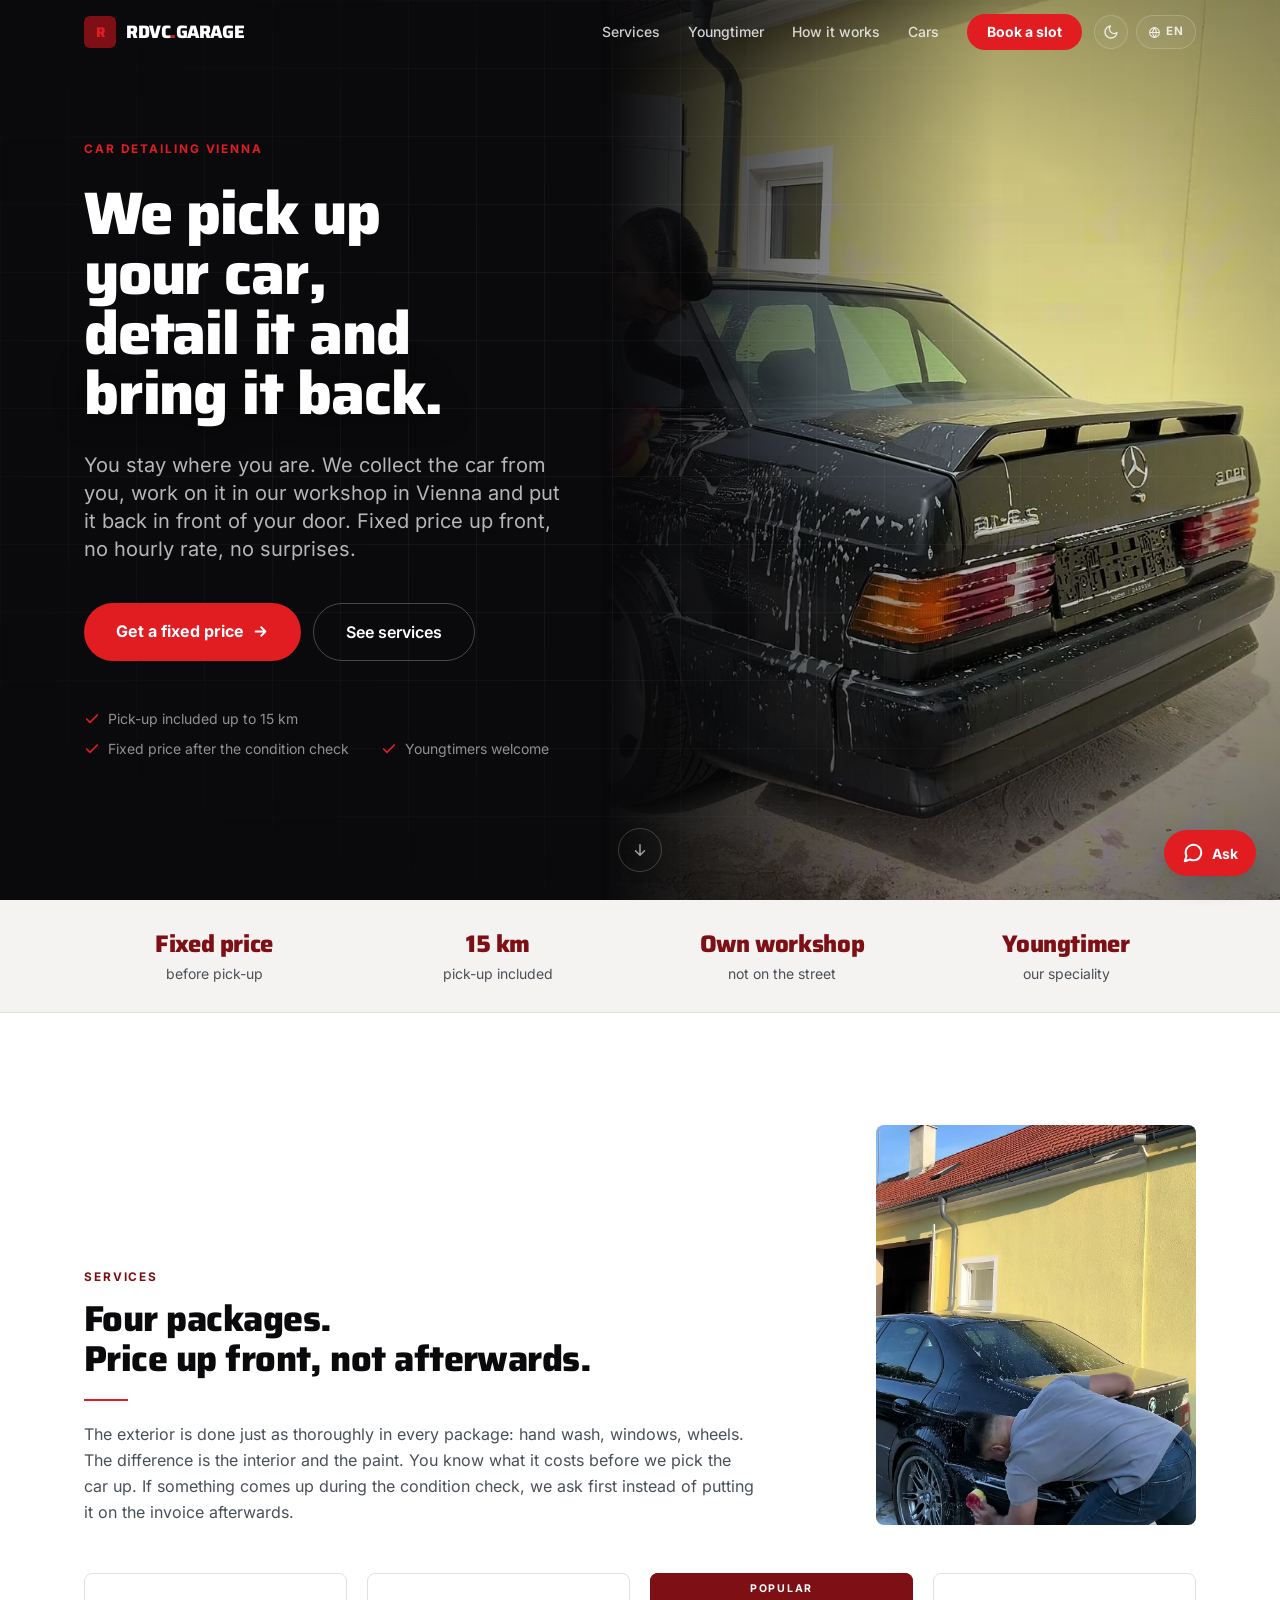
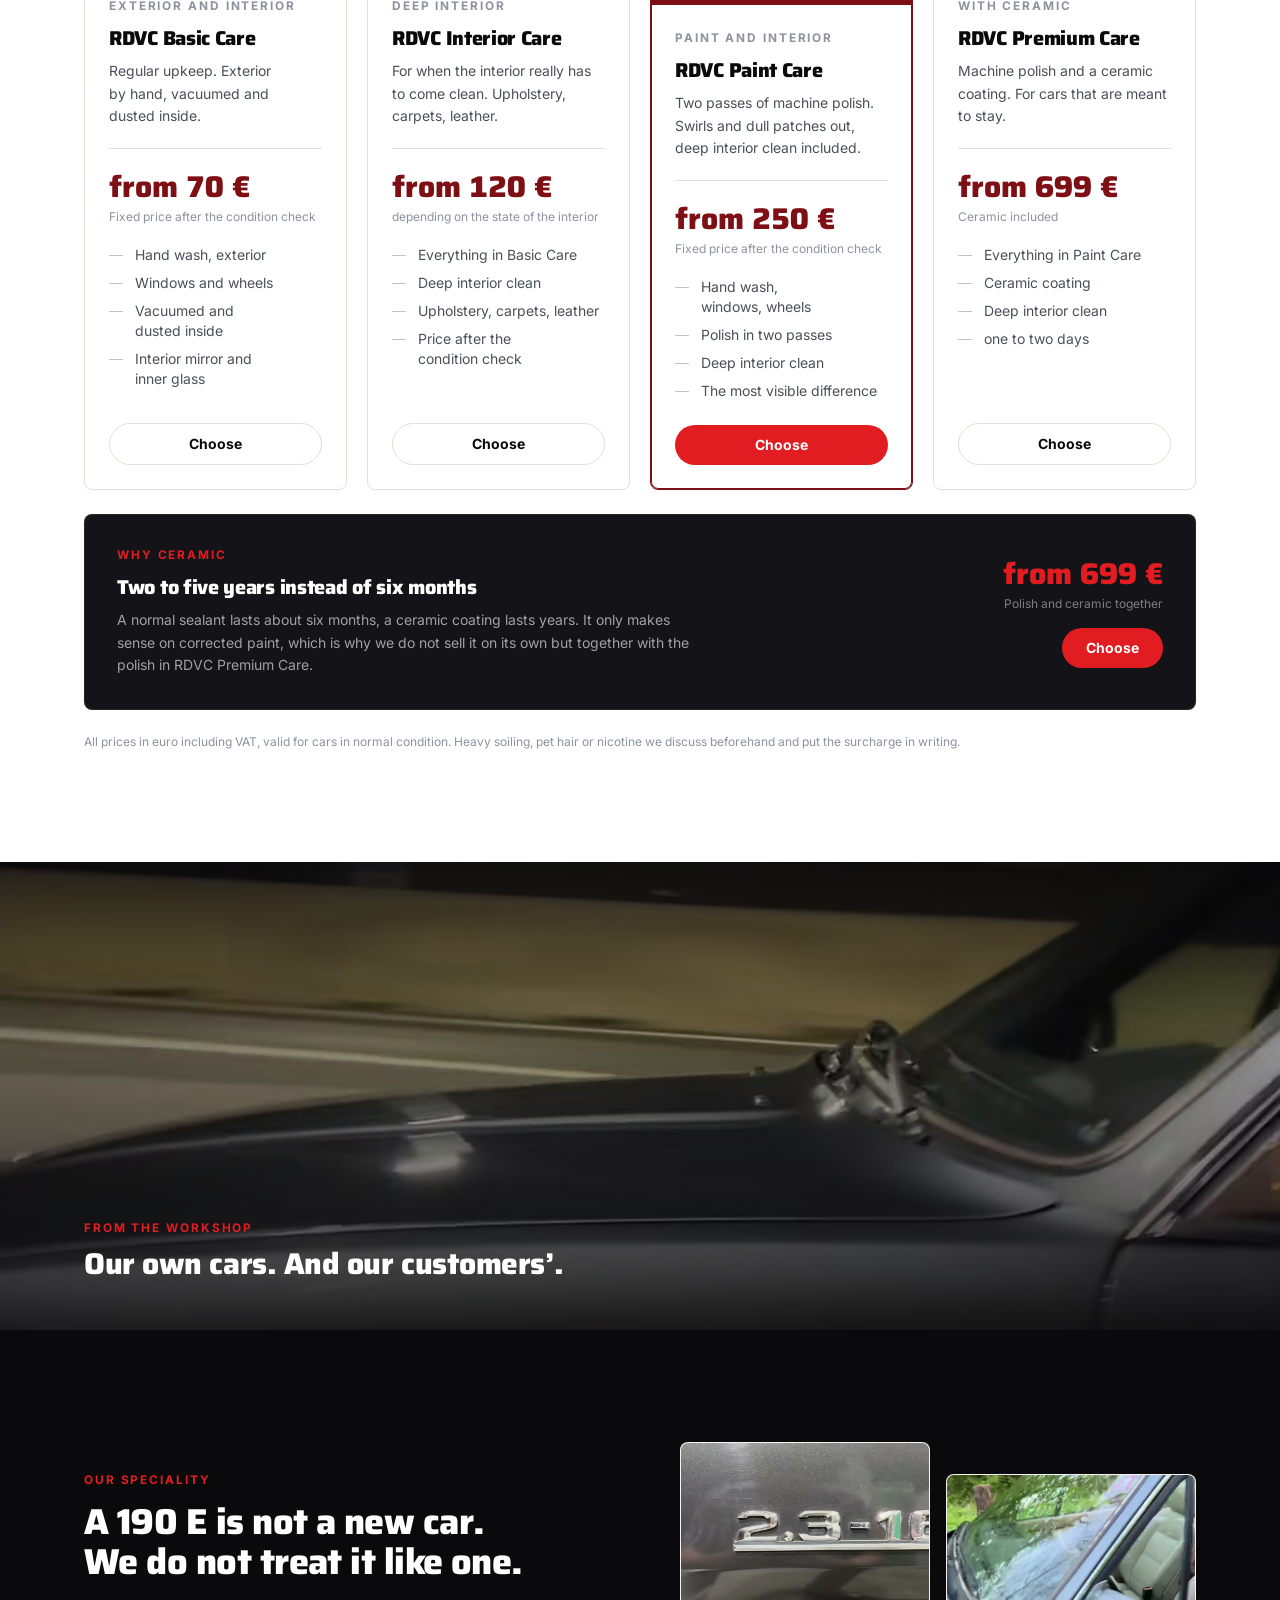
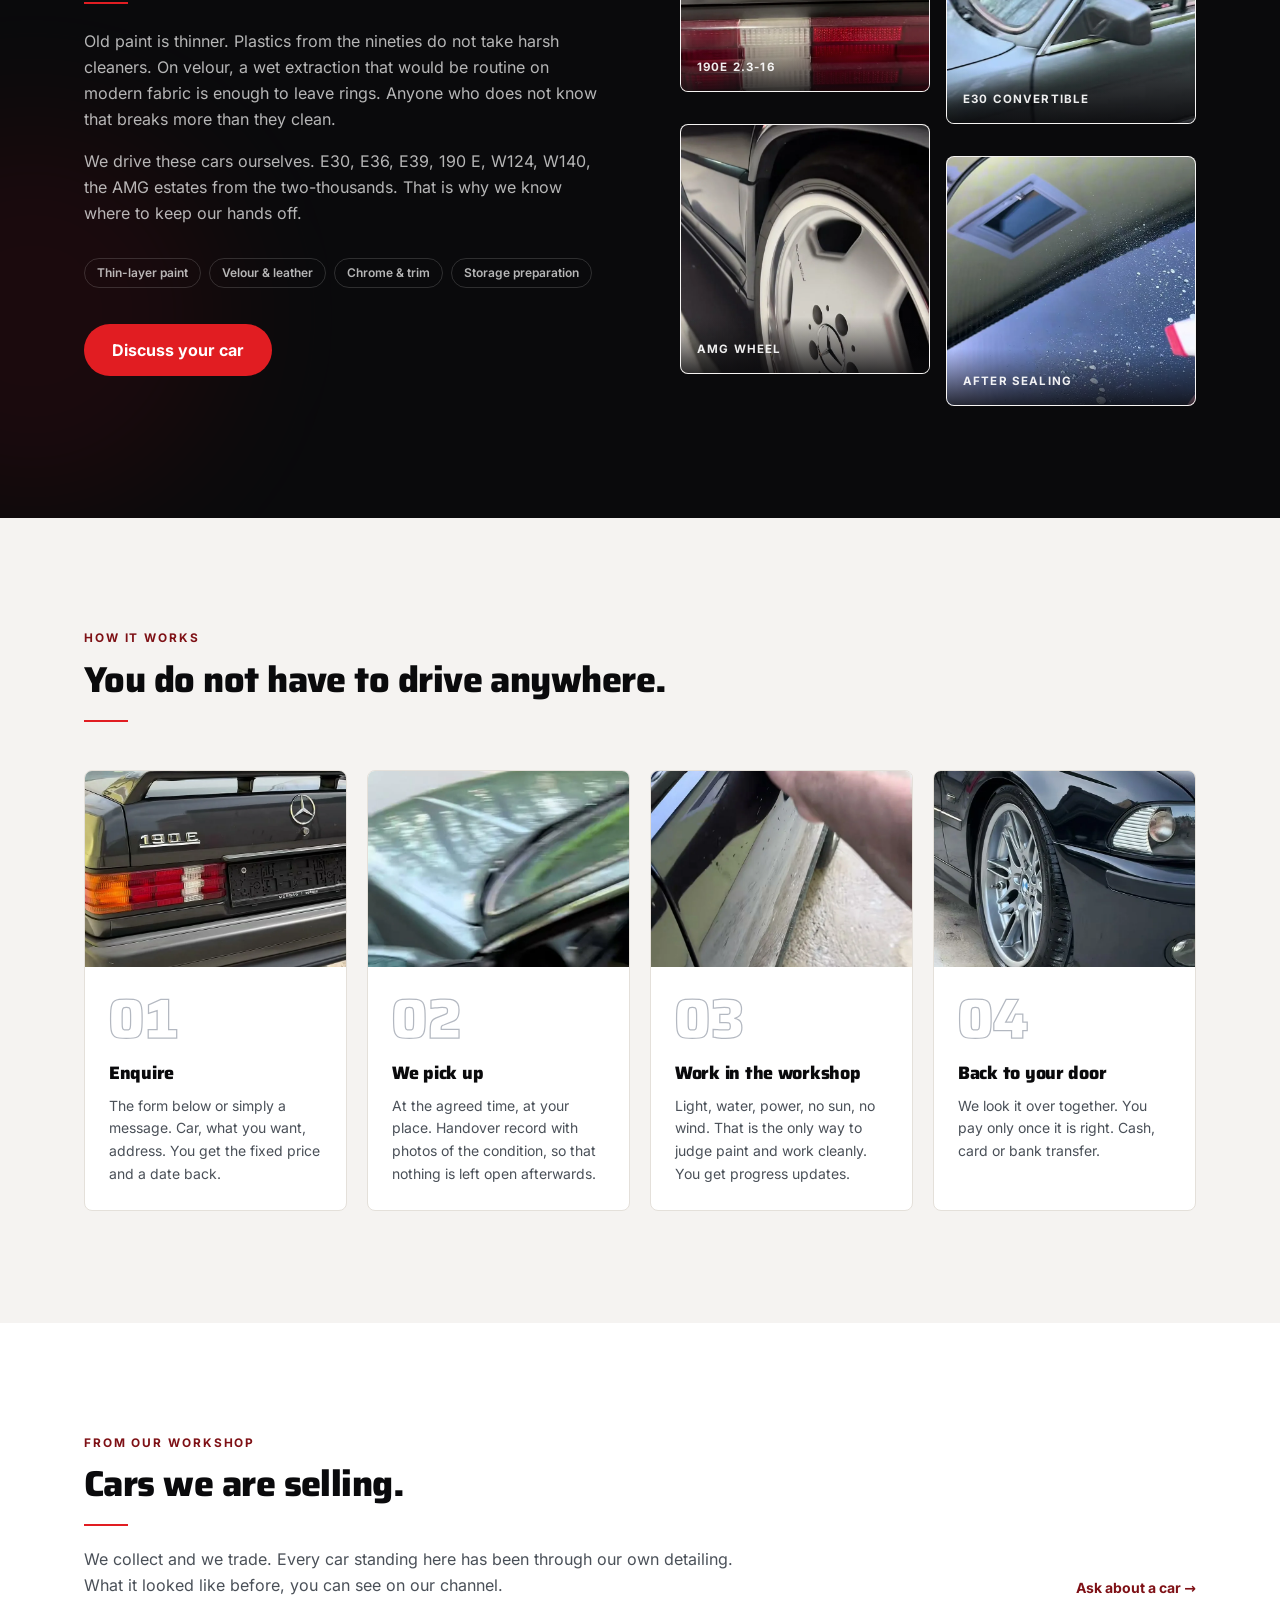
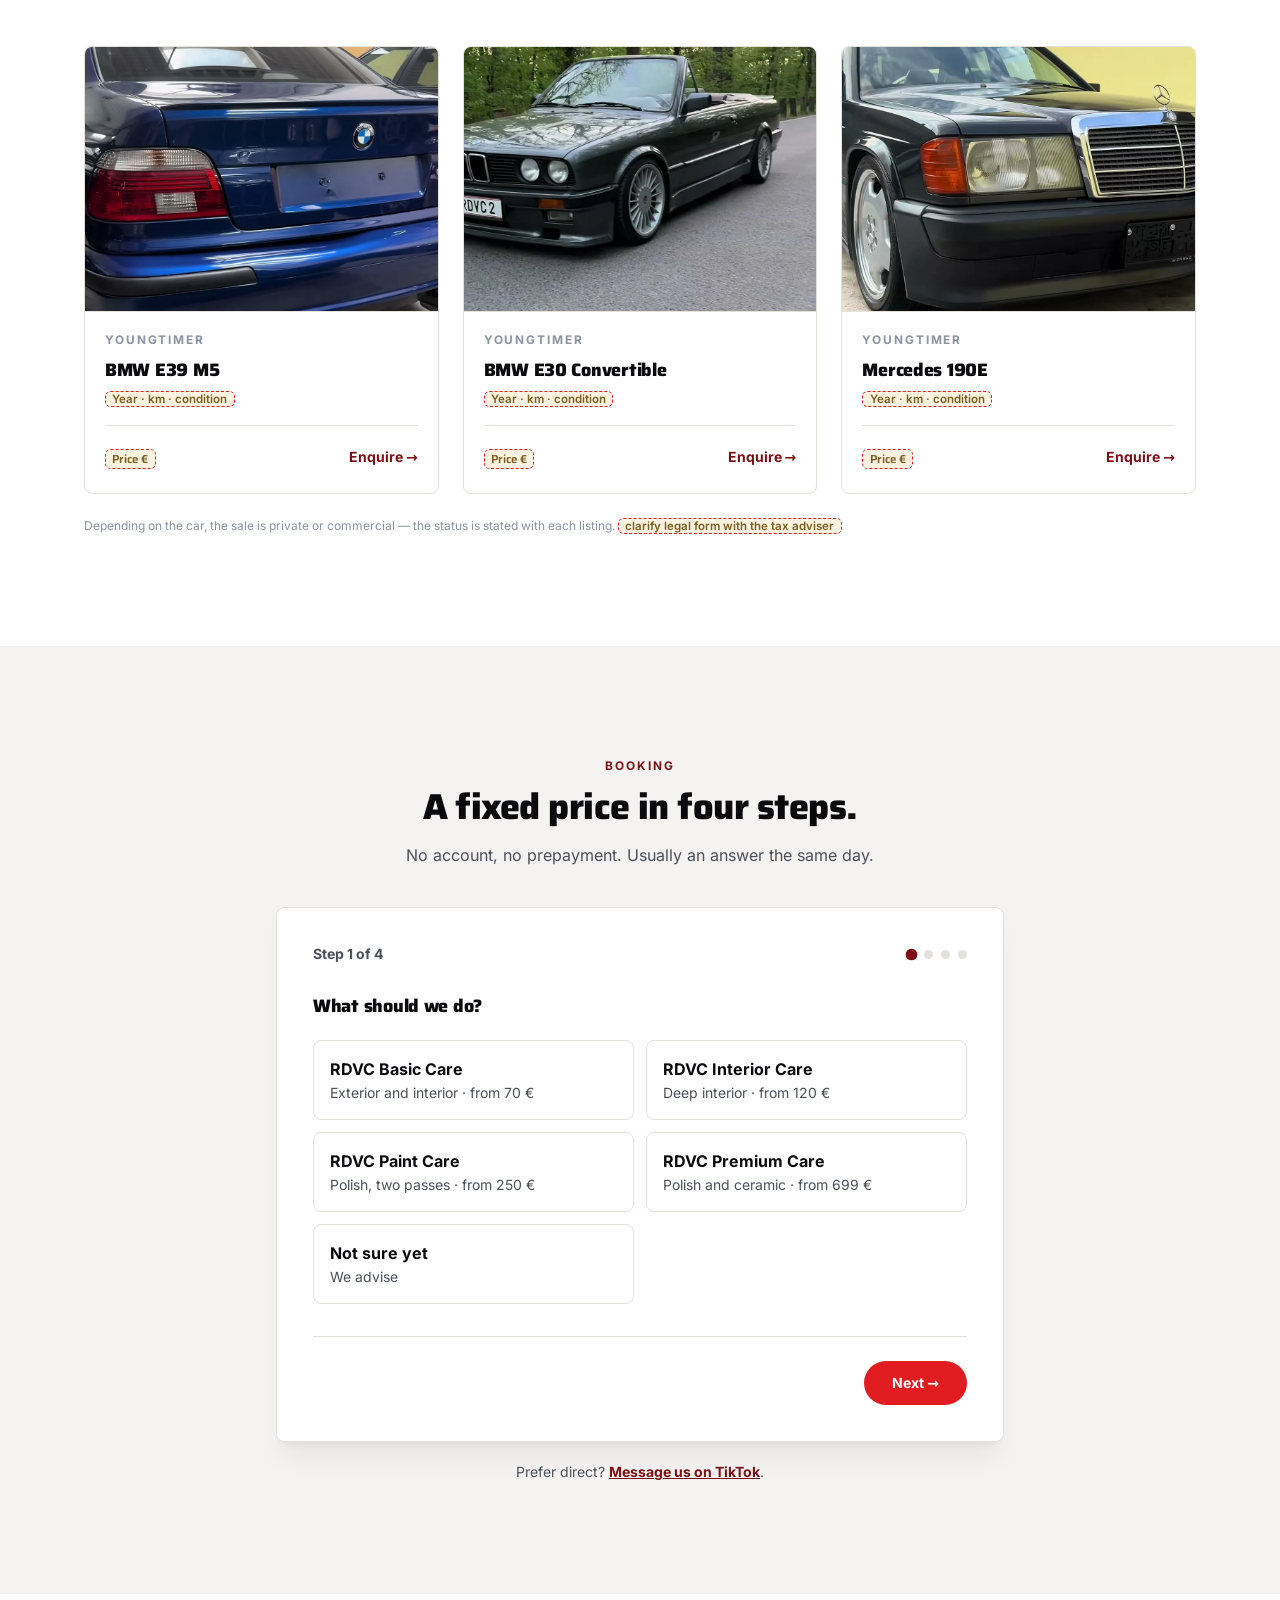
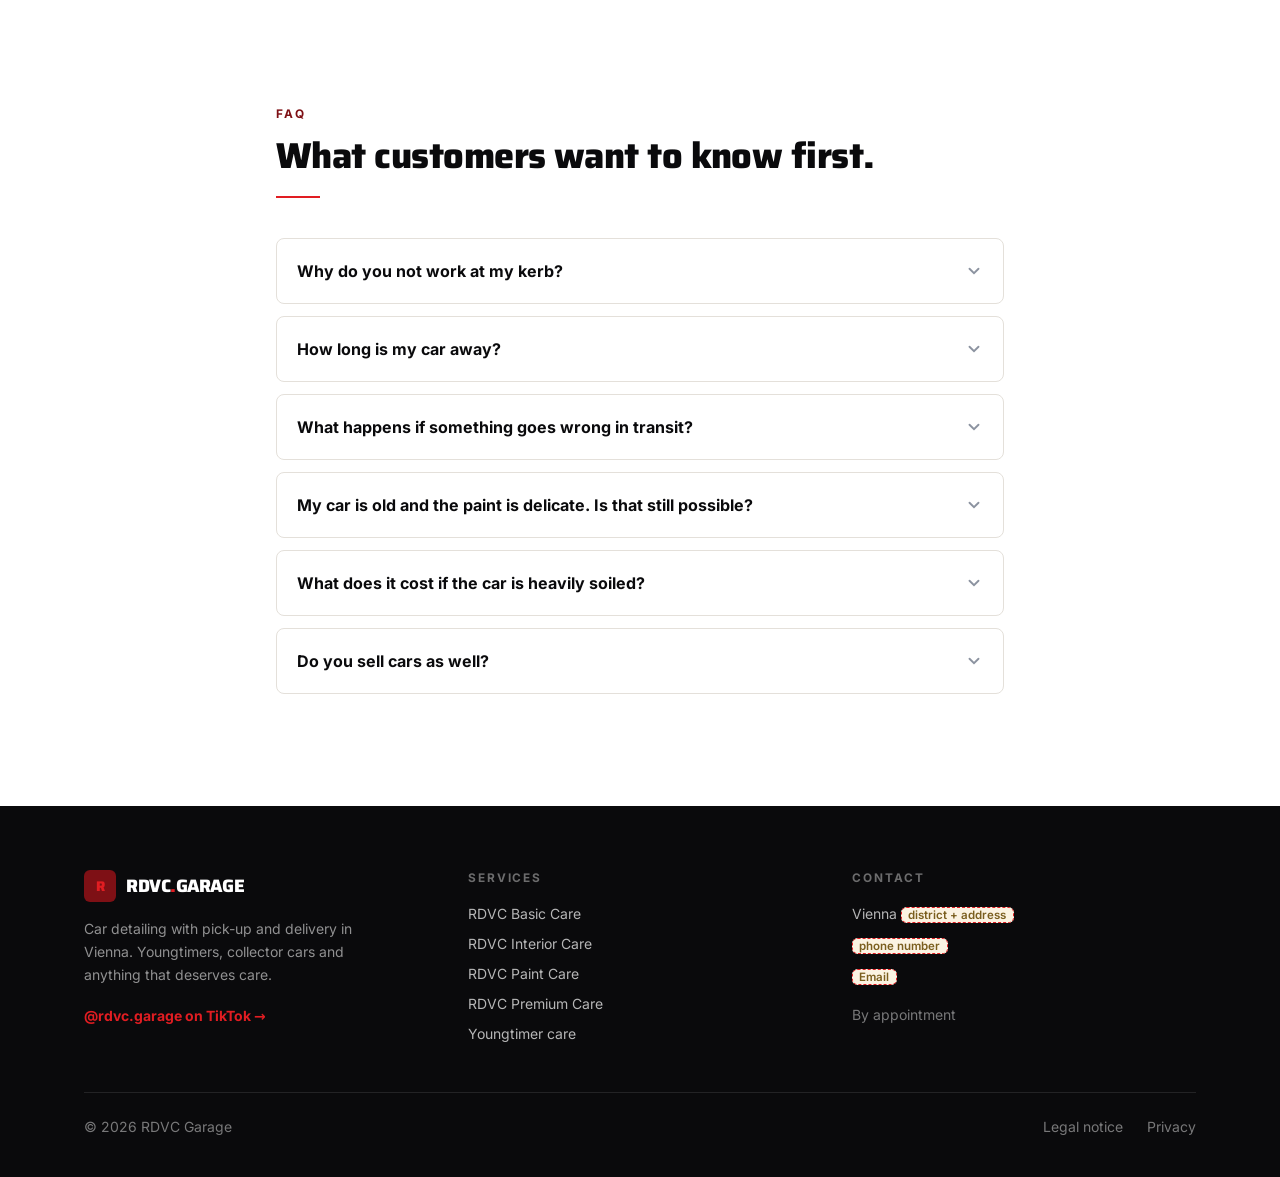
==== index.html @ 05076355 "SEO fuer Autoaufbereitung Wien Titel und Beschreibung: "Autoaufbereitung Wien" steht jetzt vorn — da" ====
<!DOCTYPE html>
<html lang="de">
<head>
  <meta charset="UTF-8">
  <meta name="viewport" content="width=device-width, initial-scale=1.0">
  <!-- Titel: das gesuchte Wort steht vorn, die Marke hinten. „Autoaufbereitung"
       ist der Begriff, den Privatkunden in Oesterreich tippen; „Fahrzeugaufbereitung"
       ist der Gewerbewortlaut und steht deshalb in der Beschreibung und im Text.
       Wer den Titel aendert, muss den EN-Eintrag in site.js mitaendern — dort ist
       der deutsche Titel der Schluessel. -->
  <title>Autoaufbereitung Wien mit Hol- und Bringservice | RDVC Garage</title>
  <meta name="description" content="Autoaufbereitung und Fahrzeugpflege in Wien: Wir holen Ihr Auto ab, bereiten es in unserer Halle auf und bringen es zurück. Fixpreis vorab, ab 70 €.">
  <meta name="robots" content="index, follow, max-image-preview:large, max-snippet:-1">
  <meta name="theme-color" content="#0A0A0C">
  <link rel="canonical" href="https://rdvcgarage.at/">
  <meta property="og:type" content="website">
  <meta property="og:url" content="https://rdvcgarage.at/">
  <meta property="og:site_name" content="RDVC Garage">
  <meta property="og:locale" content="de_AT">
  <meta property="og:title" content="Autoaufbereitung Wien mit Hol- und Bringservice | RDVC Garage">
  <meta property="og:description" content="Wir holen Ihr Auto ab, bereiten es in unserer Halle auf und bringen es zurück. Fixpreis vorab, ab 70 €. Spezialisiert auf Youngtimer und Sammlerfahrzeuge.">
  <!-- Teilvorschau: band-poster ist das einzige Asset im Querformat und ueber
       1200 px breit. pakete.jpg stand hier vorher, ist aber 1000x1250 — hochkant
       wird von WhatsApp, Facebook und X hart mittig beschnitten. -->
  <meta property="og:image" content="https://rdvcgarage.at/bilder/band-poster.jpg">
  <meta property="og:image:type" content="image/jpeg">
  <meta property="og:image:width" content="1512">
  <meta property="og:image:height" content="648">
  <meta property="og:image:alt" content="Aufbereitetes Fahrzeug bei Nacht vor der Halle von RDVC Garage in Wien">
  <meta name="twitter:card" content="summary_large_image">
  <link rel="icon" type="image/svg+xml" href="favicon.svg">
  <link rel="stylesheet" href="fonts.css">
  <script src="tailwind.js"></script>
  <link rel="stylesheet" href="site.css">
  <script src="kontakt.js"></script>
  <script src="site.js"></script>
  <script>
    tailwind.config = {
      theme: {
        extend: {
          colors: {
            ink:     '#0A0A0C',
            ink2:    '#141418',
            paper:   '#FFFFFF',
            linen:   '#F5F3F1',
            blood:  '#7E1015',
            blood2: '#A3161C',
            red:   '#E11D22',
            red2:  '#FF4A50',
            steel:   '#8C93A0',
            slate:   '#4A5058',
            line:    '#E4E0DA'
          },
          fontFamily: {
            head: ['Saira', 'ui-sans-serif', 'system-ui', 'sans-serif'],
            body: ['Inter', 'ui-sans-serif', 'system-ui', 'sans-serif']
          }
        }
      }
    }
  </script>
  <style>
    /* Frueher lagen hier drei rote Lichtquellen und trugen den leeren Hero.
       Sobald echtes Material darunter liegt, ist das Rotlicht Stoerung statt
       Buehne: eine ruhige Abdunklung, ein Hauch Waerme von unten, fertig. */
    .hero-licht {
      background:
        radial-gradient(75% 55% at 50% 118%, rgba(126,16,21,.26), transparent 72%),
        linear-gradient(180deg, rgba(8,8,10,.60) 0%, rgba(8,8,10,.26) 44%, rgba(8,8,10,.95) 100%);
    }

    /* Hallenboden. Bewusst knapp unter der Wahrnehmungsschwelle. */
    .hero-raster {
      background-image:
        linear-gradient(rgba(255,255,255,.045) 1px, transparent 1px),
        linear-gradient(90deg, rgba(255,255,255,.045) 1px, transparent 1px);
      background-size: 68px 68px;
      mask-image: radial-gradient(72% 62% at 50% 46%, #000 35%, transparent 100%);
      -webkit-mask-image: radial-gradient(72% 62% at 50% 46%, #000 35%, transparent 100%);
    }

    .hero-vignette {
      background: radial-gradient(78% 68% at 50% 45%, transparent 42%, rgba(0,0,0,.72) 100%);
    }

    /* Kein Glow mehr. Ueber dem Video traegt Weiss mit einem weichen Schatten
       besser als Neonrot — und Rot bleibt dem Knopf und dem Preis vorbehalten. */
    .hero-akzent {
      color: #FFFFFF;
      text-shadow: 0 2px 28px rgba(0,0,0,.6);
      white-space: nowrap;
    }

    @keyframes scrollNudge { 0%,100% { transform: translate(-50%, 0); } 50% { transform: translate(-50%, 7px); } }
    .hero-scroll { animation: scrollNudge 2.4s ease-in-out 1.6s infinite; }

    /* Topbar liegt ueber dem Hero und tritt erst beim Scrollen als Flaeche auf. */
    #topbar.solide {
      background: rgba(10,10,12,.92);
      backdrop-filter: blur(10px);
      -webkit-backdrop-filter: blur(10px);
      border-bottom-color: rgba(255,255,255,.10);
    }

    html { scroll-behavior: smooth; }
    body { font-family: 'Inter', ui-sans-serif, system-ui, sans-serif; color: #0A0A0C; overflow-x: clip; }
    h1, h2, h3, .head { font-family: 'Saira', ui-sans-serif, system-ui, sans-serif; letter-spacing: -0.015em; }

    .btn-red { background: #E11D22; color: #FFFFFF; transition: background .2s ease, transform .2s ease, box-shadow .2s ease; }
    .btn-red:hover { background: #FF3B41; transform: translateY(-1px); box-shadow: 0 12px 30px -14px rgba(225,29,34,.7); }
    .btn-ghost { border: 1.5px solid rgba(255,255,255,.25); color: #fff; transition: border-color .2s ease, background .2s ease; }
    .btn-ghost:hover { border-color: #E11D22; background: rgba(225,29,34,.1); }

    .card { background: #fff; border: 1px solid #E4E0DA; border-radius: .5rem; transition: transform .25s ease, box-shadow .25s ease, border-color .25s ease; }
    .card-hover:hover { transform: translateY(-4px); box-shadow: 0 22px 44px -20px rgba(10,10,12,.28); border-color: #E11D22; }
    .dark-card { background: #141418; border: 1px solid rgba(255,255,255,.08); border-radius: .5rem; }

    /* Feine Linie in Messing — zieht sich als Marken-Element durch */
    .rule { height: 2px; width: 44px; background: #E11D22; }

    .price-num { font-family: 'Saira', sans-serif; font-variant-numeric: tabular-nums; }
    .kicker { font-size: .74rem; letter-spacing: .16em; text-transform: uppercase; font-weight: 700; }

    .step-dot { width: 9px; height: 9px; border-radius: 9999px; background: #E4E0DA; transition: background .25s ease, transform .25s ease; }
    .step-dot.active { background: #7E1015; transform: scale(1.3); }
    .opt-btn { border: 1.5px solid #E4E0DA; border-radius: .5rem; transition: border-color .15s ease, background .15s ease, box-shadow .15s ease; cursor: pointer; text-align: left; }
    .opt-btn:hover { border-color: #E11D22; }
    .opt-btn.selected { border-color: #7E1015; background: #FDF1F1; box-shadow: 0 0 0 1px #7E1015 inset; }

    details.faq summary { cursor: pointer; list-style: none; }
    details.faq summary::-webkit-details-marker { display: none; }
    details.faq[open] .faq-chevron { transform: rotate(180deg); }
    .faq-chevron { transition: transform .25s ease; }

    .tbd { background: #FBF3E2; color: #7A5E1E; border: 1px dashed #E11D22; border-radius: .35rem; padding: 0 .4rem; font-size: .72rem; font-weight: 600; white-space: nowrap; }

    .rv { opacity: 0; transform: translateY(20px); transition: opacity .7s ease, transform .7s ease; transition-delay: var(--rvd, 0s); }
    .rv.on { opacity: 1; transform: none; }
    @keyframes heroIn { from { opacity: 0; transform: translateY(24px); } to { opacity: 1; transform: none; } }
    .hero-in { opacity: 0; animation: heroIn .8s cubic-bezier(.22,1,.36,1) forwards; }
    .d1 { animation-delay: .06s; } .d2 { animation-delay: .18s; } .d3 { animation-delay: .3s; }
    .d4 { animation-delay: .42s; } .d5 { animation-delay: .54s; }
    @keyframes stepIn { from { opacity: 0; transform: translateX(24px); } to { opacity: 1; transform: none; } }
    .step-enter { animation: stepIn .36s ease both; }
    @keyframes ctaUp { from { transform: translateY(110%); } to { transform: none; } }
    @media (max-width: 767px) { .sticky-cta { box-shadow: 0 -8px 30px -12px rgba(10,10,12,.4); animation: ctaUp .6s .7s cubic-bezier(.22,1,.36,1) both; } }

    @media (prefers-reduced-motion: reduce) {
      *, *::before, *::after { animation: none !important; transition: none !important; }
      .hero-in, .rv { opacity: 1 !important; transform: none !important; }
    }
  </style>
  <noscript>
    <!-- Ohne JavaScript feuert der Observer nie. Ohne diese Regel waere die
         halbe Seite unsichtbar — fuer Besucher wie fuer Suchmaschinen. -->
    <style>.rv, .hero-in { opacity: 1 !important; transform: none !important; animation: none !important; }</style>
  </noscript>

  <!-- ══════════ STRUKTURIERTE DATEN ══════════════════════════════════════════
       Hier steht NUR, was auf der Seite belegt ist. Bewusst NICHT drin, weil die
       Angaben fehlen — jede erfundene Zeile faellt spaetestens beim Abgleich mit
       dem Google-Unternehmensprofil auf und kostet dort Vertrauen:

         telephone          → sobald die Nummer in kontakt.js steht
         address.streetAddress + postalCode → echte Halle-Adresse
         geo                → erst mit der Adresse, sonst geraten
         openingHoursSpecification → Oeffnungszeiten von Dario
         aggregateRating / review  → erst mit echten Google-Bewertungen.
                              Bewertungs-Markup ohne echte Bewertungen ist ein
                              Verstoss gegen Googles Richtlinien UND gegen das UWG.

       Im FAQ-Knoten unten fehlt bewusst die Frage nach dem Transportschaden. Ihre
       Antwort auf der Seite sagt „sind wir versichert" und traegt zugleich einen
       tbd-Marker — die Betriebshaftpflicht mit Obhutsschaden ist noch offen. Eine
       unbelegte Zusage gehoert nicht zusaetzlich in strukturierte Daten. Sobald
       die Police steht, kann die Frage hier mit rein.

       addressLocality "Wien" steht drin, weil die Halle belegt in Wien ist
       (Hero, Fusszeile, Impressum-Geruest). Ohne streetAddress ist das noch kein
       vollstaendiges LocalBusiness-Markup — es traegt den Ortsbezug, holt aber
       noch keine Karten-Darstellung. Die kommt ueber das Unternehmensprofil.

       Typ: AutoWash ist in schema.org der Betrieb, der Fahrzeuge reinigt und
       aufbereitet; AutoRepair steht zusaetzlich drin, weil Google dafuer die
       bessere Branchen-Zuordnung hat. Der Fahrzeughandel bekommt spaeter ein
       eigenes Profil (AutoDealer) und gehoert deshalb NICHT in diesen Knoten.
       ═══════════════════════════════════════════════════════════════════════ -->
  <script type="application/ld+json">
  {
    "@context": "https://schema.org",
    "@graph": [
      {
        "@type": "WebSite",
        "@id": "https://rdvcgarage.at/#website",
        "url": "https://rdvcgarage.at/",
        "name": "RDVC Garage",
        "inLanguage": "de-AT",
        "publisher": { "@id": "https://rdvcgarage.at/#betrieb" }
      },
      {
        "@type": ["AutoWash", "AutoRepair"],
        "@id": "https://rdvcgarage.at/#betrieb",
        "name": "RDVC Garage",
        "alternateName": "RDVC Garage Autoaufbereitung",
        "url": "https://rdvcgarage.at/",
        "description": "Autoaufbereitung und Fahrzeugpflege in Wien mit Hol- und Bringservice. Das Fahrzeug wird abgeholt, in der eigenen Halle aufbereitet und zurueckgebracht. Spezialisiert auf Youngtimer und Sammlerfahrzeuge.",
        "image": "https://rdvcgarage.at/bilder/band-poster.jpg",
        "logo": "https://rdvcgarage.at/favicon.svg",
        "address": {
          "@type": "PostalAddress",
          "addressLocality": "Wien",
          "addressRegion": "Wien",
          "addressCountry": "AT"
        },
        "areaServed": { "@type": "City", "name": "Wien", "sameAs": "https://www.wikidata.org/wiki/Q1741" },
        "currenciesAccepted": "EUR",
        "priceRange": "€70–€699",
        "sameAs": ["https://www.tiktok.com/@rdvc.garage"],
        "hasOfferCatalog": {
          "@type": "OfferCatalog",
          "name": "Autoaufbereitung",
          "itemListElement": [
            {
              "@type": "Offer",
              "name": "RDVC Basic Care",
              "url": "https://rdvcgarage.at/#pakete",
              "priceSpecification": {
                "@type": "PriceSpecification",
                "minPrice": 70,
                "priceCurrency": "EUR",
                "valueAddedTaxIncluded": true
              },
              "itemOffered": {
                "@type": "Service",
                "name": "RDVC Basic Care",
                "serviceType": "Handwaesche aussen und Innenreinigung",
                "description": "Handwaesche aussen, Fenster und Felgen, innen saugen und abstauben, Innenspiegel und Scheiben innen."
              }
            },
            {
              "@type": "Offer",
              "name": "RDVC Interior Care",
              "url": "https://rdvcgarage.at/#pakete",
              "priceSpecification": {
                "@type": "PriceSpecification",
                "minPrice": 120,
                "priceCurrency": "EUR",
                "valueAddedTaxIncluded": true
              },
              "itemOffered": {
                "@type": "Service",
                "name": "RDVC Interior Care",
                "serviceType": "Innenreinigung Auto",
                "description": "Alles aus Basic Care plus Intensivreinigung innen: Polster, Teppiche und Leder. Preis nach Zustandscheck."
              }
            },
            {
              "@type": "Offer",
              "name": "RDVC Paint Care",
              "url": "https://rdvcgarage.at/#pakete",
              "priceSpecification": {
                "@type": "PriceSpecification",
                "minPrice": 250,
                "priceCurrency": "EUR",
                "valueAddedTaxIncluded": true
              },
              "itemOffered": {
                "@type": "Service",
                "name": "RDVC Paint Care",
                "serviceType": "Lackpolitur",
                "description": "Handwaesche, Fenster und Felgen, Politur in zwei Durchgaengen gegen Swirls und matte Stellen, dazu Intensivreinigung innen."
              }
            },
            {
              "@type": "Offer",
              "name": "RDVC Premium Care",
              "url": "https://rdvcgarage.at/#pakete",
              "priceSpecification": {
                "@type": "PriceSpecification",
                "minPrice": 699,
                "priceCurrency": "EUR",
                "valueAddedTaxIncluded": true
              },
              "itemOffered": {
                "@type": "Service",
                "name": "RDVC Premium Care",
                "serviceType": "Keramikversiegelung",
                "description": "Alles aus Paint Care plus Keramikversiegelung und Intensivreinigung innen. Schutzdauer zwei bis fuenf Jahre statt sechs Monaten."
              }
            }
          ]
        }
      },
      {
        "@type": "FAQPage",
        "@id": "https://rdvcgarage.at/#faq",
        "isPartOf": { "@id": "https://rdvcgarage.at/#website" },
        "mainEntity": [
          {
            "@type": "Question",
            "name": "Warum arbeitet ihr nicht direkt bei mir vor der Tuer?",
            "acceptedAnswer": {
              "@type": "Answer",
              "text": "Zwei Gruende. Erstens rechtlich: In Wien darf auf oeffentlichem Grund nicht gewaschen werden, weil das Waschwasser nicht in Boden oder Strassenkanal gelangen darf. Zweitens fachlich: Politur und Versiegelung brauchen gleichmaessiges Licht, Windstille und Temperatur. In der Sonne trocknet Politur an, bevor sie wirkt. Deshalb holen wir den Wagen ab."
            }
          },
          {
            "@type": "Question",
            "name": "Wie lange ist mein Auto weg?",
            "acceptedAnswer": {
              "@type": "Answer",
              "text": "Basic Care schaffen wir am selben Tag, Interior Care meist auch, bei starker Verschmutzung einen Tag. Paint Care braucht einen Tag, Premium Care mit Keramik ein bis zwei. Den genauen Zeitraum sagen wir bei der Zusage, nicht erst bei der Abholung."
            }
          },
          {
            "@type": "Question",
            "name": "Mein Auto ist alt und der Lack empfindlich. Geht das trotzdem?",
            "acceptedAnswer": {
              "@type": "Answer",
              "text": "Das ist genau unser Fall. Bei Fahrzeugen ab den Achtzigern messen wir vorher die Lackstaerke und entscheiden danach, ob und wie weit poliert wird. Bei nachlackierten oder duennen Stellen lassen wir bewusst etwas stehen, statt durchzugehen. Was nicht geht, sagen wir vorher."
            }
          },
          {
            "@type": "Question",
            "name": "Was kostet es, wenn das Auto staerker verschmutzt ist?",
            "acceptedAnswer": {
              "@type": "Answer",
              "text": "Tierhaare, Nikotin, Schimmel oder Bausand kosten Zeit. Wir sehen das beim Zustandscheck vor Ort und nennen den Aufpreis, bevor wir losfahren. Sie koennen dann immer noch nein sagen. Nachtraegliche Positionen auf der Rechnung gibt es bei uns nicht."
            }
          },
          {
            "@type": "Question",
            "name": "Verkauft ihr auch Autos?",
            "acceptedAnswer": {
              "@type": "Answer",
              "text": "Ja. Was gerade abzugeben ist, steht auf der Seite unter Fahrzeuge. Jedes davon ist durch unsere eigene Aufbereitung gegangen, den Zustand vorher sieht man auf unserem Kanal."
            }
          }
        ]
      }
    ]
  }
  </script>
</head>
<body class="bg-paper antialiased">

<!-- ══════════ NAVIGATION ══════════ -->
<header id="topbar" class="fixed inset-x-0 top-0 z-50 transition-all duration-300 border-b border-transparent">
  <nav class="max-w-6xl mx-auto px-5 h-16 flex items-center justify-between">
    <a href="#top" class="flex items-center gap-2.5 text-white">
      <span class="grid place-items-center h-8 w-8 rounded-md bg-blood text-red head font-extrabold text-sm">R</span>
      <span class="head font-extrabold tracking-tight text-lg">RDVC<span class="text-red">.</span>GARAGE</span>
    </a>
    <div class="flex items-center gap-3">
      <div class="hidden md:flex items-center gap-7 text-sm font-medium text-white/80">
        <a href="#pakete" class="hover:text-red transition-colors">Leistungen</a>
        <a href="#youngtimer" class="hover:text-red transition-colors">Youngtimer</a>
        <a href="#ablauf" class="hover:text-red transition-colors">Ablauf</a>
        <a href="#bewertungen" data-bw-nav class="hover:text-red transition-colors">Bewertungen</a>
        <a href="#fahrzeuge" class="hover:text-red transition-colors">Fahrzeuge</a>
        <a href="#buchen" class="btn-red px-5 py-2 rounded-full text-sm font-bold">Termin anfragen</a>
      </div>
      <div class="flex items-center gap-2" data-nt>
        <button id="themeBtn" type="button" class="hdr-btn"><svg class="ico-moon" width="16" height="16" viewBox="0 0 24 24" fill="none" stroke="currentColor" stroke-width="2" stroke-linecap="round" stroke-linejoin="round" aria-hidden="true"><path d="M21 12.8A9 9 0 1 1 11.2 3a7 7 0 0 0 9.8 9.8Z"/></svg><svg class="ico-sun" width="16" height="16" viewBox="0 0 24 24" fill="none" stroke="currentColor" stroke-width="2" stroke-linecap="round" stroke-linejoin="round" aria-hidden="true"><circle cx="12" cy="12" r="4"/><path d="M12 2v2M12 20v2M4.9 4.9l1.4 1.4M17.7 17.7l1.4 1.4M2 12h2M20 12h2M4.9 19.1l1.4-1.4M17.7 6.3l1.4-1.4"/></svg></button>
        <button id="langBtn" type="button" class="hdr-btn"><svg width="13" height="13" viewBox="0 0 24 24" fill="none" stroke="currentColor" stroke-width="2" aria-hidden="true"><circle cx="12" cy="12" r="9"/><path d="M3 12h18M12 3a15 15 0 0 1 0 18 15 15 0 0 1 0-18"/></svg><span class="lang-code">DE</span></button>
      </div>
      <button id="menuBtn" class="md:hidden p-2 -mr-2 text-white" aria-label="Menü öffnen" aria-expanded="false">
      <svg width="24" height="24" viewBox="0 0 24 24" fill="none" stroke="currentColor" stroke-width="2" stroke-linecap="round"><path d="M4 7h16M4 12h16M4 17h16"/></svg>
      </button>
    </div>
  </nav>
  <div id="mobileMenu" class="hidden md:hidden border-t border-white/10 bg-ink px-5 py-4 flex flex-col gap-4 text-sm font-medium text-white/85">
    <a href="#pakete">Leistungen</a>
    <a href="#youngtimer">Youngtimer</a>
    <a href="#ablauf">Ablauf</a>
    <a href="#bewertungen" data-bw-nav>Bewertungen</a>
    <a href="#fahrzeuge">Fahrzeuge</a>
    <a href="#buchen" class="btn-red px-5 py-2.5 rounded-full text-center font-bold">Termin anfragen</a>
  </div>
</header>

<!-- ══════════ HERO ══════════ -->
<!-- Vollflaechig wie eine Studioaufnahme. Solange kein Foto da ist, traegt das
     Licht-Setup aus CSS die Buehne; sobald eines vorliegt, nur --hero-bild oben
     im :root setzen, der Rest bleibt unveraendert. -->
<section id="top" class="relative min-h-[100svh] flex items-center bg-ink text-white overflow-hidden">

  <!-- Das Video: 190E 2.5-16 bei der Handwäsche, echtes Material aus dem
       eigenen Kanal. Am Handy füllt es die Bühne, ab 1024 px die rechte
       Hälfte. Licht und Vignette liegen mit im Rahmen, damit sie das Bild
       treffen und nicht die Textseite mit abdunkeln. -->
  <div class="hero-medium">
    <video poster="bilder/hero-poster.jpg" autoplay muted loop playsinline
           preload="none" aria-hidden="true" tabindex="-1">
      <source src="bilder/hero.mp4" type="video/mp4">
    </video>
    <img class="ruhebild hidden" src="bilder/hero-poster.jpg" alt=""
         width="864" height="1382" aria-hidden="true">
    <div class="absolute inset-0 hero-licht"></div>
    <div class="absolute inset-0 hero-vignette"></div>
  </div>

  <!-- Hallenboden-Raster über die ganze Bühne, sehr fein -->
  <div class="absolute inset-0 hero-raster"></div>

  <div class="relative z-10 w-full max-w-6xl mx-auto px-5 pt-28 pb-32 lg:py-32 text-center lg:text-left">
   <div class="lg:w-[47%] lg:pr-8">
    <!-- Erste Textzeile der Seite, deshalb steht hier der Begriff, der gesucht
         wird. „Hol- und Bringservice" stand frueher mit drin und brach am Handy
         auf zwei Zeilen um — die Zusage steht ohnehin eine Zeile tiefer in der
         Ueberschrift und noch einmal in der Vertrauensleiste. -->
    <p class="kicker text-red hero-in d1">Autoaufbereitung Wien</p>

    <h1 class="hero-in d2 mt-6 text-[2.5rem] leading-[1.07] sm:text-5xl lg:text-6xl font-extrabold tracking-[-0.02em]">
      Ihr Auto wird abgeholt,<br class="hidden sm:block">
      aufbereitet und
      <span class="hero-akzent">zurückgebracht.</span>
    </h1>

    <p class="hero-in d3 mt-7 mx-auto lg:mx-0 max-w-2xl text-lg sm:text-xl text-white/70 leading-relaxed">
      Sie bleiben, wo Sie sind. Wir holen den Wagen bei Ihnen ab, arbeiten in unserer
      Halle in Wien und stellen ihn Ihnen fertig vor die Tür. Fixpreis vorher,
      kein Stundensatz, keine Überraschung.
    </p>

    <div class="hero-in d4 mt-8 sm:mt-10 flex flex-wrap justify-center lg:justify-start gap-3">
      <a href="#buchen" class="btn-red px-8 py-4 rounded-full font-bold text-base">
        Fixpreis anfragen
        <svg class="inline-block ml-1 -mt-0.5" width="17" height="17" viewBox="0 0 24 24" fill="none" stroke="currentColor" stroke-width="2.5" stroke-linecap="round" stroke-linejoin="round"><path d="M5 12h14M13 6l6 6-6 6"/></svg>
      </a>
      <a href="#pakete" class="btn-ghost px-8 py-4 rounded-full font-semibold text-base">Leistungen ansehen</a>
    </div>

    <div class="hero-in d5 mt-8 sm:mt-12 flex flex-wrap justify-center lg:justify-start items-center gap-x-8 gap-y-2.5 text-sm text-white/55">
      <span class="flex items-center gap-2">
        <svg width="16" height="16" viewBox="0 0 24 24" fill="none" stroke="#E11D22" stroke-width="2.5" stroke-linecap="round" stroke-linejoin="round"><path d="M20 6 9 17l-5-5"/></svg>
        Abholung inklusive bis 15 km
      </span>
      <span class="flex items-center gap-2">
        <svg width="16" height="16" viewBox="0 0 24 24" fill="none" stroke="#E11D22" stroke-width="2.5" stroke-linecap="round" stroke-linejoin="round"><path d="M20 6 9 17l-5-5"/></svg>
        Fixpreis nach dem Zustandscheck
      </span>
      <span class="flex items-center gap-2">
        <svg width="16" height="16" viewBox="0 0 24 24" fill="none" stroke="#E11D22" stroke-width="2.5" stroke-linecap="round" stroke-linejoin="round"><path d="M20 6 9 17l-5-5"/></svg>
        Youngtimer willkommen
      </span>
    </div>
   </div>
  </div>

  <!-- Scroll-Hinweis: zeigt, dass unter dem Bildschirmrand weitergeht -->
  <a href="#pakete" aria-label="Weiter zu den Leistungen"
     class="hero-scroll absolute bottom-7 left-1/2 -translate-x-1/2 hidden sm:grid place-items-center h-11 w-11 rounded-full border border-white/20 text-white/60 hover:text-red hover:border-red transition-colors">
    <svg width="18" height="18" viewBox="0 0 24 24" fill="none" stroke="currentColor" stroke-width="2" stroke-linecap="round" stroke-linejoin="round"><path d="M12 5v14M6 13l6 6 6-6"/></svg>
  </a>
</section>

<!-- ══════════ VERTRAUENSLEISTE ══════════ -->
<section class="bg-linen border-b border-line">
  <div class="max-w-6xl mx-auto px-5 py-7 grid grid-cols-2 md:grid-cols-4 gap-6 text-center">
    <div>
      <p class="head text-2xl font-extrabold text-blood">Fixpreis</p>
      <p class="mt-1 text-sm text-slate">vor der Abholung</p>
    </div>
    <div>
      <p class="head text-2xl font-extrabold text-blood">15 km</p>
      <p class="mt-1 text-sm text-slate">Abholung inklusive</p>
    </div>
    <div>
      <p class="head text-2xl font-extrabold text-blood">Eigene Halle</p>
      <p class="mt-1 text-sm text-slate">nicht auf der Straße</p>
    </div>
    <div>
      <p class="head text-2xl font-extrabold text-blood">Youngtimer</p>
      <p class="mt-1 text-sm text-slate">unsere Spezialität</p>
    </div>
  </div>
</section>

<!-- ══════════ PAKETE ══════════ -->
<section id="pakete" class="py-20 md:py-28">
  <div class="max-w-6xl mx-auto px-5">
    <div class="grid lg:grid-cols-[1fr_320px] gap-12 lg:gap-16 items-end">
    <div class="max-w-2xl rv">
      <p class="kicker text-blood">Leistungen</p>
      <h2 class="mt-3 text-3xl md:text-4xl font-extrabold">Vier Pakete.<br>Preis vorher, nicht nachher.</h2>
      <div class="rule mt-5"></div>
      <p class="mt-5 text-slate leading-relaxed">
        Außen ist bei jedem Paket gleich gründlich: Handwäsche, Fenster, Felgen.
        Der Unterschied liegt im Innenraum und im Lack. Sie wissen vor der Abholung,
        was es kostet. Kommt beim Zustandscheck etwas dazu, fragen wir vorher,
        statt es nachher auf die Rechnung zu setzen.
      </p>
    </div>
      <figure class="foto foto-zoom hidden lg:block aspect-[4/5] rounded-lg rv">
              <picture>
                <source srcset="bilder/pakete.webp" type="image/webp">
                <img src="bilder/pakete.jpg" alt="Hochdruckreiniger spült Schaum von einem BMW E39" width="1000" height="1250" loading="lazy" decoding="async">
              </picture>
            </figure>
    </div>

    <div class="mt-12 grid md:grid-cols-2 lg:grid-cols-4 gap-5">

      <!-- Basis -->
      <div class="card card-hover p-6 flex flex-col rv" style="--rvd:.05s">
        <p class="kicker text-steel">Außen und Innen</p>
        <h3 class="mt-2 text-xl font-extrabold">RDVC Basic Care</h3>
        <p class="mt-2 text-sm text-slate leading-relaxed">Die regelmäßige Pflege. Außen von Hand, innen gesaugt und abgestaubt.</p>
        <div class="mt-5 pt-5 border-t border-line">
          <p class="price-num text-3xl font-extrabold text-blood">ab 70 €</p>
          <p class="mt-1 text-xs text-steel">Fixpreis nach dem Zustandscheck</p>
        </div>
        <ul class="mt-5 space-y-2 text-sm text-slate flex-1">
          <li class="flex gap-3"><span class="li-mark"></span>Handwäsche außen</li>
          <li class="flex gap-3"><span class="li-mark"></span>Fenster und Felgen</li>
          <li class="flex gap-3"><span class="li-mark"></span>Innen saugen und abstauben</li>
          <li class="flex gap-3"><span class="li-mark"></span>Innenspiegel und Scheiben innen</li>
        </ul>
        <a href="#buchen" data-paket="RDVC Basic Care" class="btn-outline mt-6 block text-center rounded-full py-2.5 text-sm font-bold">Auswählen</a>
      </div>

      <!-- Innen intensiv -->
      <div class="card card-hover p-6 flex flex-col rv" style="--rvd:.12s">
        <p class="kicker text-steel">Innen intensiv</p>
        <h3 class="mt-2 text-xl font-extrabold">RDVC Interior Care</h3>
        <p class="mt-2 text-sm text-slate leading-relaxed">Wenn der Innenraum wirklich sauber werden soll. Polster, Teppiche, Leder.</p>
        <div class="mt-5 pt-5 border-t border-line">
          <p class="price-num text-3xl font-extrabold text-blood">ab 120 €</p>
          <p class="mt-1 text-xs text-steel">je nach Zustand des Innenraums</p>
        </div>
        <ul class="mt-5 space-y-2 text-sm text-slate flex-1">
          <li class="flex gap-3"><span class="li-mark"></span>Alles aus Basic Care</li>
          <li class="flex gap-3"><span class="li-mark"></span>Intensivreinigung innen</li>
          <li class="flex gap-3"><span class="li-mark"></span>Polster, Teppiche, Leder</li>
          <li class="flex gap-3"><span class="li-mark"></span>Preis nach Zustandscheck</li>
        </ul>
        <a href="#buchen" data-paket="RDVC Interior Care" class="btn-outline mt-6 block text-center rounded-full py-2.5 text-sm font-bold">Auswählen</a>
      </div>

      <!-- Politur — hervorgehoben -->
      <div class="card card-hover card-featured p-6 pt-14 flex flex-col relative rv" style="--rvd:.19s">
        <span class="card-flag">Beliebt</span>
        <p class="kicker text-steel">Lack und Innen</p>
        <h3 class="mt-2 text-xl font-extrabold">RDVC Paint Care</h3>
        <p class="mt-2 text-sm text-slate leading-relaxed">Zwei Durchgänge Politur. Swirls und matte Stellen raus, innen intensiv dazu.</p>
        <div class="mt-5 pt-5 border-t border-line">
          <p class="price-num text-3xl font-extrabold text-blood">ab 250 €</p>
          <p class="mt-1 text-xs text-steel">Fixpreis nach dem Zustandscheck</p>
        </div>
        <ul class="mt-5 space-y-2 text-sm text-slate flex-1">
          <li class="flex gap-3"><span class="li-mark"></span>Handwäsche, Fenster, Felgen</li>
          <li class="flex gap-3"><span class="li-mark"></span>Politur in zwei Durchgängen</li>
          <li class="flex gap-3"><span class="li-mark"></span>Intensivreinigung innen</li>
          <li class="flex gap-3"><span class="li-mark"></span>Der sichtbarste Unterschied</li>
        </ul>
        <a href="#buchen" data-paket="RDVC Paint Care" class="btn-red mt-6 block text-center rounded-full py-2.5 text-sm font-bold">Auswählen</a>
      </div>

      <!-- Premium mit Keramik -->
      <div class="card card-hover p-6 flex flex-col rv" style="--rvd:.26s">
        <p class="kicker text-steel">Mit Keramik</p>
        <h3 class="mt-2 text-xl font-extrabold">RDVC Premium Care</h3>
        <p class="mt-2 text-sm text-slate leading-relaxed">Politur und Keramikversiegelung. Für Fahrzeuge, die bleiben sollen.</p>
        <div class="mt-5 pt-5 border-t border-line">
          <p class="price-num text-3xl font-extrabold text-blood">ab 699 €</p>
          <p class="mt-1 text-xs text-steel">Keramik inklusive</p>
        </div>
        <ul class="mt-5 space-y-2 text-sm text-slate flex-1">
          <li class="flex gap-3"><span class="li-mark"></span>Alles aus Paint Care</li>
          <li class="flex gap-3"><span class="li-mark"></span>Keramikversiegelung</li>
          <li class="flex gap-3"><span class="li-mark"></span>Intensivreinigung innen</li>
          <li class="flex gap-3"><span class="li-mark"></span>ein bis zwei Tage</li>
        </ul>
        <a href="#buchen" data-paket="RDVC Premium Care" class="btn-outline mt-6 block text-center rounded-full py-2.5 text-sm font-bold">Auswählen</a>
      </div>
    </div>

    <!-- Keramik erklaert, ohne eigenen Preis: sie steckt in Premium Care -->
    <div class="mt-6 dark-card p-6 md:p-8 flex flex-col md:flex-row md:items-center gap-6 rv" style="--rvd:.33s">
      <div class="flex-1">
        <p class="kicker text-red">Warum Keramik</p>
        <h3 class="mt-2 text-xl font-extrabold text-white">Zwei bis fünf Jahre statt sechs Monaten</h3>
        <p class="mt-2 text-sm text-white/60 leading-relaxed max-w-xl">
          Eine normale Versiegelung hält ein halbes Jahr, eine Keramikversiegelung
          Jahre. Sinnvoll ist sie nur auf korrigiertem Lack, deshalb gibt es sie bei
          uns nicht einzeln, sondern zusammen mit der Politur in RDVC Premium Care.
        </p>
      </div>
      <div class="md:text-right shrink-0">
        <p class="price-num text-3xl font-extrabold text-red">ab 699 €</p>
        <p class="mt-1 text-xs text-white/45">Politur und Keramik zusammen</p>
        <a href="#buchen" data-paket="RDVC Premium Care" class="btn-red mt-4 inline-block text-center rounded-full px-6 py-2.5 text-sm font-bold">Auswählen</a>
      </div>
    </div>

    <p class="mt-6 text-xs text-steel">
      Alle Preise in Euro inklusive Umsatzsteuer, gültig für Fahrzeuge in üblichem Zustand.
      Starke Verschmutzung, Tierhaare oder Nikotin besprechen wir vorher und halten den Aufpreis
      schriftlich fest.
    </p>
  </div>
</section>

<!-- ══════════ VOLLBILD-BAND ══════════
     Zäsur zwischen Preisen und Handwerk. Nachtaufnahme, weil der 21:9-Anschnitt
     aus hochkantem Material hier nicht auffällt — bei Tageslicht wäre er weich. -->
<section class="relative overflow-hidden bg-ink">
  <video class="band-video w-full h-[38vh] md:h-[52vh] object-cover" poster="bilder/band-poster.jpg"
         autoplay muted loop playsinline preload="none" aria-hidden="true" tabindex="-1">
    <source src="bilder/band.mp4" type="video/mp4">
  </video>
  <img class="band-ruhebild hidden w-full h-[38vh] md:h-[52vh] object-cover"
       src="bilder/band-poster.jpg" alt="" width="1360" height="584" aria-hidden="true">
  <div class="absolute inset-0 band-schleier"></div>
  <div class="absolute inset-x-0 bottom-0">
    <div class="max-w-6xl mx-auto px-5 pb-8 md:pb-12">
      <p class="kicker text-red">Aus der Halle</p>
      <p class="mt-2 text-xl md:text-3xl font-extrabold head text-white max-w-xl leading-tight">
        Unsere eigenen Autos. Und die unserer Kunden.
      </p>
    </div>
  </div>
</section>

<!-- ══════════ YOUNGTIMER — der USP ══════════ -->
<section id="youngtimer" class="py-20 md:py-28 bg-ink text-white relative overflow-hidden">
  <div class="absolute top-1/2 -left-40 h-96 w-96 rounded-full opacity-15 blur-3xl" style="background:#7E1015"></div>

  <div class="max-w-6xl mx-auto px-5 relative">
    <div class="grid lg:grid-cols-2 gap-12 lg:gap-20 items-center">
      <div class="rv">
        <p class="kicker text-red">Unsere Spezialität</p>
        <h2 class="mt-3 text-3xl md:text-4xl font-extrabold leading-tight">
          Ein 190er ist kein Neuwagen.<br>
          Wir behandeln ihn auch nicht so.
        </h2>
        <div class="rule mt-5"></div>
        <p class="mt-6 text-white/70 leading-relaxed">
          Alter Lack ist dünner. Kunststoffe aus den Neunzigern vertragen keine scharfen
          Reiniger. Bei Velours reicht ein Nassauszug, der bei modernem Stoff normal wäre,
          um Ränder zu hinterlassen. Wer das nicht weiß, macht mehr kaputt als sauber.
        </p>
        <p class="mt-4 text-white/70 leading-relaxed">
          Wir fahren diese Autos selbst. E30, E36, E39, 190er, W124, W140, die AMG-Kombis
          aus den Zweitausendern. Deshalb wissen wir, wo man die Finger weglässt.
        </p>

        <div class="mt-8 flex flex-wrap gap-2">
          <span class="text-xs font-semibold px-3 py-1.5 rounded-full border border-white/15 text-white/70">Dünnschicht-Lack</span>
          <span class="text-xs font-semibold px-3 py-1.5 rounded-full border border-white/15 text-white/70">Velours &amp; Leder</span>
          <span class="text-xs font-semibold px-3 py-1.5 rounded-full border border-white/15 text-white/70">Chrom &amp; Zierleisten</span>
          <span class="text-xs font-semibold px-3 py-1.5 rounded-full border border-white/15 text-white/70">Standzeit-Vorbereitung</span>
        </div>

        <a href="#buchen" class="btn-red mt-9 inline-block px-7 py-3.5 rounded-full font-bold">Fahrzeug besprechen</a>
      </div>

      <div class="rv" style="--rvd:.15s">
        <div class="grid grid-cols-2 gap-4">
          <figure class="foto foto-zoom aspect-square rounded-lg border border-white/10">
              <picture>
                <source srcset="bilder/yt-1.webp" type="image/webp">
                <img src="bilder/yt-1.jpg" alt="Typenschild 2.3-16 am Heck eines Mercedes 190E" width="800" height="800" loading="lazy" decoding="async">
              </picture>
              <figcaption class="foto-text">190E 2.3-16</figcaption>
            </figure>
          <figure class="foto foto-zoom aspect-square rounded-lg border border-white/10 mt-8">
              <picture>
                <source srcset="bilder/yt-2.webp" type="image/webp">
                <img src="bilder/yt-2.jpg" alt="Innenraum eines BMW E30 Cabrio mit hellem Leder" width="800" height="800" loading="lazy" decoding="async">
              </picture>
              <figcaption class="foto-text">E30 Cabrio</figcaption>
            </figure>
          <figure class="foto foto-zoom aspect-square rounded-lg border border-white/10 -mt-4">
              <picture>
                <source srcset="bilder/yt-3.webp" type="image/webp">
                <img src="bilder/yt-3.jpg" alt="Gereinigte AMG-Felge an einem Mercedes 190E" width="800" height="800" loading="lazy" decoding="async">
              </picture>
              <figcaption class="foto-text">AMG-Felge</figcaption>
            </figure>
          <figure class="foto foto-zoom aspect-square rounded-lg border border-white/10 mt-4">
              <picture>
                <source srcset="bilder/yt-4.webp" type="image/webp">
                <img src="bilder/yt-4.jpg" alt="Wasserperlen auf frisch versiegeltem Lack" width="800" height="800" loading="lazy" decoding="async">
              </picture>
              <figcaption class="foto-text">Nach der Versiegelung</figcaption>
            </figure>
        </div>
      </div>
    </div>
  </div>
</section>

<!-- ══════════ ABLAUF ══════════ -->
<section id="ablauf" class="py-20 md:py-28 bg-linen">
  <div class="max-w-6xl mx-auto px-5">
    <div class="max-w-2xl rv">
      <p class="kicker text-blood">Ablauf</p>
      <h2 class="mt-3 text-3xl md:text-4xl font-extrabold">Sie müssen nirgendwo hinfahren.</h2>
      <div class="rule mt-5"></div>
    </div>

    <div class="mt-12 grid md:grid-cols-4 gap-5">
      <div class="card overflow-hidden rv" style="--rvd:.05s">
        <figure class="foto foto-zoom aspect-[4/3]">
              <picture>
                <source srcset="bilder/ablauf-1.webp" type="image/webp">
                <img src="bilder/ablauf-1.jpg" alt="Staubiges Fahrzeugheck vor der Aufbereitung" width="800" height="600" loading="lazy" decoding="async">
              </picture>
            </figure>
        <div class="p-6">
          <p class="step-num">01</p>
          <h3 class="mt-3 text-lg font-extrabold">Anfragen</h3>
          <p class="mt-2 text-sm text-slate leading-relaxed">
            Formular unten oder direkt eine Nachricht. Fahrzeug, Wunsch, Adresse.
            Sie bekommen den Fixpreis und einen Termin zurück.
          </p>
        </div>
      </div>
      <div class="card overflow-hidden rv" style="--rvd:.12s">
        <figure class="foto foto-zoom aspect-[4/3]">
              <picture>
                <source srcset="bilder/ablauf-2.webp" type="image/webp">
                <img src="bilder/ablauf-2.jpg" alt="BMW E30 Cabrio unterwegs zur Halle" width="800" height="600" loading="lazy" decoding="async">
              </picture>
            </figure>
        <div class="p-6">
          <p class="step-num">02</p>
          <h3 class="mt-3 text-lg font-extrabold">Wir holen ab</h3>
          <p class="mt-2 text-sm text-slate leading-relaxed">
            Zum vereinbarten Zeitpunkt bei Ihnen. Übergabeprotokoll mit Fotos vom Zustand,
            damit hinterher keine Frage offen ist.
          </p>
        </div>
      </div>
      <div class="card overflow-hidden rv" style="--rvd:.19s">
        <figure class="foto foto-zoom aspect-[4/3]">
              <picture>
                <source srcset="bilder/ablauf-3.webp" type="image/webp">
                <img src="bilder/ablauf-3.jpg" alt="Mikrofasertuch auf einer nassen Fahrzeugflanke" width="800" height="600" loading="lazy" decoding="async">
              </picture>
            </figure>
        <div class="p-6">
          <p class="step-num">03</p>
          <h3 class="mt-3 text-lg font-extrabold">Arbeit in der Halle</h3>
          <p class="mt-2 text-sm text-slate leading-relaxed">
            Licht, Wasser, Strom, keine Sonne, kein Wind. Nur so lässt sich Lack
            beurteilen und sauber arbeiten. Sie bekommen Zwischenstände.
          </p>
        </div>
      </div>
      <div class="card overflow-hidden rv" style="--rvd:.26s">
        <figure class="foto foto-zoom aspect-[4/3]">
              <picture>
                <source srcset="bilder/ablauf-4.webp" type="image/webp">
                <img src="bilder/ablauf-4.jpg" alt="Fertig aufbereiteter BMW E39 M5" width="800" height="600" loading="lazy" decoding="async">
              </picture>
            </figure>
        <div class="p-6">
          <p class="step-num">04</p>
          <h3 class="mt-3 text-lg font-extrabold">Zurück vor die Tür</h3>
          <p class="mt-2 text-sm text-slate leading-relaxed">
            Gemeinsame Abnahme. Erst wenn es passt, wird gezahlt.
            Bar, Karte oder Überweisung.
          </p>
        </div>
      </div>
    </div>
  </div>
</section>

<!-- ══════════ BEWERTUNGEN ══════════
     Das Geruest steht leer im HTML. Gefuellt wird es aus kontakt.js
     (RDVC_KONTAKT.stimmen). Sind dort keine echten Bewertungen hinterlegt,
     entfernt kontakt.js den ganzen Abschnitt samt Navigationspunkt.
     Nichts hier hineinschreiben, was nicht wirklich jemand geschrieben hat. -->
<section id="bewertungen" class="py-20 md:py-28" hidden>
  <div class="max-w-6xl mx-auto px-5">
    <div class="max-w-2xl rv">
      <p class="kicker text-blood">Bewertungen</p>
      <h2 class="mt-3 text-3xl md:text-4xl font-extrabold">Was Kunden nach der Übergabe geschrieben haben.</h2>
      <div class="rule mt-5"></div>
      <p class="mt-5 text-sm text-slate leading-relaxed" data-bw-schnitt hidden></p>
    </div>

    <div class="mt-12 grid md:grid-cols-3 gap-5" data-bw-liste></div>

    <div class="mt-10 flex flex-wrap gap-3 rv">
      <a data-bw-profil href="#" class="btn-outline px-6 py-3 rounded-full text-sm font-bold" hidden>
        Alle Bewertungen auf Google
      </a>
      <!-- Kein btn-ghost: der ist auf weisse Schrift festgelegt und verschwindet
           im Hellmodus auf hellem Grund. Ein Textlink erbt die Schriftfarbe und
           haelt in beiden Fassungen. -->
      <a data-bw-schreiben href="#"
         class="px-2 py-3 text-sm font-semibold underline underline-offset-4 hover:text-red transition-colors" hidden>
        Selbst eine schreiben
      </a>
    </div>
  </div>
</section>

<!-- ══════════ FAHRZEUGE ZUM VERKAUF ══════════ -->
<section id="fahrzeuge" class="py-20 md:py-28">
  <div class="max-w-6xl mx-auto px-5">
    <div class="flex flex-wrap items-end justify-between gap-6 rv">
      <div class="max-w-2xl">
        <p class="kicker text-blood">Aus unserer Halle</p>
        <h2 class="mt-3 text-3xl md:text-4xl font-extrabold">Fahrzeuge, die wir abgeben.</h2>
        <div class="rule mt-5"></div>
        <p class="mt-5 text-slate leading-relaxed">
          Wir sammeln und wir handeln. Jedes Auto, das hier steht, ist durch unsere
          eigene Aufbereitung gegangen. Wie es vorher aussah, sehen Sie auf unserem Kanal.
        </p>
      </div>
      <a href="#buchen" class="text-sm font-bold text-blood hover:text-red transition-colors">
        Fahrzeug anfragen →
      </a>
    </div>

    <div class="mt-12 grid md:grid-cols-3 gap-6">
      <!-- Fahrzeug-Karte, dreimal als Vorlage -->
      <article class="card card-hover overflow-hidden rv" style="--rvd:.05s">
        <figure class="foto foto-zoom aspect-[4/3] border-b border-line">
              <picture>
                <source srcset="bilder/auto-1.webp" type="image/webp">
                <img src="bilder/auto-1.jpg" alt="BMW E39 M5 in Avusblau in der Halle" width="1000" height="750" loading="lazy" decoding="async">
              </picture>
            </figure>
        <div class="p-5">
          <p class="kicker text-steel">Youngtimer</p>
          <h3 class="mt-1.5 text-lg font-extrabold">BMW E39 M5</h3>
          <p class="mt-1 text-sm"><span class="tbd">Baujahr · km · Zustand</span></p>
          <div class="mt-4 pt-4 border-t border-line flex items-center justify-between">
            <p class="price-num text-xl font-extrabold"><span class="tbd">Preis €</span></p>
            <a href="#buchen" class="text-sm font-bold text-blood hover:text-red transition-colors">Anfragen →</a>
          </div>
        </div>
      </article>

      <article class="card card-hover overflow-hidden rv" style="--rvd:.12s">
        <figure class="foto foto-zoom aspect-[4/3] border-b border-line">
              <picture>
                <source srcset="bilder/auto-2.webp" type="image/webp">
                <img src="bilder/auto-2.jpg" alt="BMW E30 Cabrio auf einer Landstraße" width="1000" height="750" loading="lazy" decoding="async">
              </picture>
            </figure>
        <div class="p-5">
          <p class="kicker text-steel">Youngtimer</p>
          <h3 class="mt-1.5 text-lg font-extrabold">BMW E30 Cabrio</h3>
          <p class="mt-1 text-sm"><span class="tbd">Baujahr · km · Zustand</span></p>
          <div class="mt-4 pt-4 border-t border-line flex items-center justify-between">
            <p class="price-num text-xl font-extrabold"><span class="tbd">Preis €</span></p>
            <a href="#buchen" class="text-sm font-bold text-blood hover:text-red transition-colors">Anfragen →</a>
          </div>
        </div>
      </article>

      <article class="card card-hover overflow-hidden rv" style="--rvd:.19s">
        <figure class="foto foto-zoom aspect-[4/3] border-b border-line">
              <picture>
                <source srcset="bilder/auto-3.webp" type="image/webp">
                <img src="bilder/auto-3.jpg" alt="Schwarzer Mercedes 190E von vorne" width="1000" height="750" loading="lazy" decoding="async">
              </picture>
            </figure>
        <div class="p-5">
          <p class="kicker text-steel">Youngtimer</p>
          <h3 class="mt-1.5 text-lg font-extrabold">Mercedes 190E</h3>
          <p class="mt-1 text-sm"><span class="tbd">Baujahr · km · Zustand</span></p>
          <div class="mt-4 pt-4 border-t border-line flex items-center justify-between">
            <p class="price-num text-xl font-extrabold"><span class="tbd">Preis €</span></p>
            <a href="#buchen" class="text-sm font-bold text-blood hover:text-red transition-colors">Anfragen →</a>
          </div>
        </div>
      </article>
    </div>

    <p class="mt-6 text-xs text-steel">
      Verkauf erfolgt als Privatverkauf oder gewerblich je nach Fahrzeug — der Status steht
      bei jedem Inserat dabei. <span class="tbd">Rechtsform mit Steuerberater klären</span>
    </p>
  </div>
</section>

<!-- ══════════ BUCHEN ══════════ -->
<section id="buchen" class="py-20 md:py-28 bg-linen">
  <div class="max-w-3xl mx-auto px-5">
    <div class="text-center rv">
      <p class="kicker text-blood">Termin</p>
      <h2 class="mt-3 text-3xl md:text-4xl font-extrabold">Fixpreis in vier Schritten.</h2>
      <p class="mt-4 text-slate">Keine Anmeldung, keine Vorauszahlung. Antwort meist am selben Tag.</p>
    </div>

    <form id="bookForm" class="card p-6 md:p-9 mt-10 shadow-xl shadow-ink/5 rv" style="--rvd:.1s" novalidate>
      <div class="flex items-center justify-between mb-7">
        <p class="text-sm font-bold text-slate"><span id="stepLabel" data-nt>Schritt 1 von 4</span></p>
        <div class="flex gap-2" id="stepDots" aria-hidden="true">
          <span class="step-dot active"></span><span class="step-dot"></span><span class="step-dot"></span><span class="step-dot"></span>
        </div>
      </div>

      <!-- Schritt 1: Leistung -->
      <div class="fstep" data-step="1">
        <h3 class="text-lg font-extrabold">Was soll gemacht werden?</h3>
        <div class="mt-5 grid sm:grid-cols-2 gap-3">
          <button type="button" class="opt-btn p-4" data-field="paket" data-value="RDVC Basic Care">
            <span class="block font-bold">RDVC Basic Care</span>
            <span class="block text-sm text-slate mt-0.5">Außen und innen · ab 70 €</span>
          </button>
          <button type="button" class="opt-btn p-4" data-field="paket" data-value="RDVC Interior Care">
            <span class="block font-bold">RDVC Interior Care</span>
            <span class="block text-sm text-slate mt-0.5">Innen intensiv · ab 120 €</span>
          </button>
          <button type="button" class="opt-btn p-4" data-field="paket" data-value="RDVC Paint Care">
            <span class="block font-bold">RDVC Paint Care</span>
            <span class="block text-sm text-slate mt-0.5">Politur zwei Durchgänge · ab 250 €</span>
          </button>
          <button type="button" class="opt-btn p-4" data-field="paket" data-value="RDVC Premium Care">
            <span class="block font-bold">RDVC Premium Care</span>
            <span class="block text-sm text-slate mt-0.5">Politur und Keramik · ab 699 €</span>
          </button>
          <button type="button" class="opt-btn p-4" data-field="paket" data-value="Beratung / unklar">
            <span class="block font-bold">Weiß ich noch nicht</span>
            <span class="block text-sm text-slate mt-0.5">Wir beraten</span>
          </button>
        </div>
      </div>

      <!-- Schritt 2: Fahrzeugklasse -->
      <div class="fstep hidden" data-step="2">
        <h3 class="text-lg font-extrabold">Welche Fahrzeugklasse?</h3>
        <p class="mt-1 text-sm text-slate">Damit wir Zeit und Material einplanen können.</p>
        <div class="mt-5 grid sm:grid-cols-3 gap-3">
          <button type="button" class="opt-btn p-4" data-field="klasse" data-value="Kleinwagen">
            <span class="block font-bold">Kleinwagen</span>
            <span class="block text-sm text-slate mt-0.5">Polo, Corsa, Mini</span>
          </button>
          <button type="button" class="opt-btn p-4" data-field="klasse" data-value="Limousine / Kombi">
            <span class="block font-bold">Limousine, Kombi</span>
            <span class="block text-sm text-slate mt-0.5">3er, C-Klasse, Passat</span>
          </button>
          <button type="button" class="opt-btn p-4" data-field="klasse" data-value="SUV / Van">
            <span class="block font-bold">SUV, Van</span>
            <span class="block text-sm text-slate mt-0.5">X5, GLE, Transporter</span>
          </button>
        </div>
      </div>

      <!-- Schritt 3: Abholung -->
      <div class="fstep hidden" data-step="3">
        <h3 class="text-lg font-extrabold">Wo und wann holen wir ab?</h3>
        <div class="mt-5 space-y-4">
          <div>
            <label for="fPlz" class="block text-sm font-semibold mb-1.5">Postleitzahl der Abholadresse</label>
            <input id="fPlz" name="plz" type="text" inputmode="numeric" required maxlength="5"
                   class="w-full sm:w-48 border border-line rounded-lg px-4 py-3 text-sm focus:outline-none focus:border-blood" placeholder="1160">
            <p class="mt-1.5 text-xs text-steel">Bis 15 km ab unserer Halle ist die Abholung inklusive.</p>
          </div>
          <div>
            <label for="fDatum" class="block text-sm font-semibold mb-1.5">Wunschtermin</label>
            <input id="fDatum" name="datum" type="date" required
                   class="w-full sm:w-64 border border-line rounded-lg px-4 py-3 text-sm focus:outline-none focus:border-blood">
            <p class="mt-1.5 text-xs text-steel">Unverbindlich — wir bestätigen oder schlagen etwas Nahes vor.</p>
          </div>
        </div>
      </div>

      <!-- Schritt 4: Kontakt -->
      <div class="fstep hidden" data-step="4">
        <h3 class="text-lg font-extrabold">Wie erreichen wir Sie?</h3>
        <div class="mt-5 grid sm:grid-cols-2 gap-4">
          <div>
            <label for="fName" class="block text-sm font-semibold mb-1.5">Name</label>
            <input id="fName" name="name" type="text" required autocomplete="name"
                   class="w-full border border-line rounded-lg px-4 py-3 text-sm focus:outline-none focus:border-blood" placeholder="Vor- und Nachname">
          </div>
          <div>
            <label for="fAuto" class="block text-sm font-semibold mb-1.5">Fahrzeug</label>
            <input id="fAuto" name="auto" type="text" required
                   class="w-full border border-line rounded-lg px-4 py-3 text-sm focus:outline-none focus:border-blood" placeholder="z. B. BMW E36 328i, 1995">
          </div>
          <div>
            <label for="fTel" class="block text-sm font-semibold mb-1.5">Telefon</label>
            <input id="fTel" name="telefon" type="tel" required autocomplete="tel"
                   class="w-full border border-line rounded-lg px-4 py-3 text-sm focus:outline-none focus:border-blood" placeholder="+43 …">
          </div>
          <div>
            <label for="fEmail" class="block text-sm font-semibold mb-1.5">E-Mail <span class="text-steel font-normal">(optional)</span></label>
            <input id="fEmail" name="email" type="email" autocomplete="email"
                   class="w-full border border-line rounded-lg px-4 py-3 text-sm focus:outline-none focus:border-blood" placeholder="name@beispiel.at">
          </div>
        </div>
        <div class="mt-4">
          <label for="fMsg" class="block text-sm font-semibold mb-1.5">Anmerkung <span class="text-steel font-normal">(optional)</span></label>
          <textarea id="fMsg" name="nachricht" rows="3"
                    class="w-full border border-line rounded-lg px-4 py-3 text-sm focus:outline-none focus:border-blood"
                    placeholder="Tierhaare, Flecken, empfindlicher Lack, besondere Wünsche …"></textarea>
        </div>
        <label class="mt-4 flex items-start gap-2.5 text-sm text-slate">
          <input id="fDsgvo" type="checkbox" required class="mt-1" style="accent-color:#7E1015">
          <span>Ich bin einverstanden, dass meine Angaben zur Bearbeitung der Anfrage
            gespeichert werden. <a href="datenschutz.html" class="text-blood underline">Datenschutz</a></span>
        </label>
      </div>

      <!-- Erfolg -->
      <div id="formSuccess" class="hidden text-center py-8">
        <div class="mx-auto grid place-items-center h-14 w-14 rounded-full bg-blood/10">
          <svg width="26" height="26" viewBox="0 0 24 24" fill="none" stroke="#7E1015" stroke-width="2.5" stroke-linecap="round" stroke-linejoin="round"><path d="M20 6 9 17l-5-5"/></svg>
        </div>
        <h3 class="mt-4 text-xl font-extrabold">Anfrage ist da.</h3>
        <p class="mt-2 text-slate">Wir melden uns meist noch am selben Tag mit Fixpreis und Termin.</p>
      </div>

      <div id="formNav" class="flex items-center justify-between mt-8 pt-6 border-t border-line">
        <button type="button" id="btnBack" class="text-sm font-bold text-slate hover:text-ink px-4 py-2.5 invisible">← Zurück</button>
        <p id="formError" data-nt class="text-sm text-red-600 font-medium hidden mx-3"></p>
        <button type="button" id="btnNext" data-nt class="btn-red text-sm font-bold px-7 py-3 rounded-full">Weiter →</button>
      </div>
    </form>

    <p class="mt-5 text-center text-sm text-slate" data-wa-zeile hidden>
      Lieber direkt? <a href="#" data-wa class="text-blood font-bold underline">Schreiben Sie uns auf WhatsApp</a>
      oder auf <a href="https://www.tiktok.com/@rdvc.garage" class="text-blood font-bold underline">TikTok</a>.
    </p>
    <p class="mt-5 text-center text-sm text-slate" data-ohne-wa>
      Lieber direkt? <a href="https://www.tiktok.com/@rdvc.garage" class="text-blood font-bold underline">Schreiben Sie uns auf TikTok</a>.
    </p>
  </div>
</section>

<!-- ══════════ FAQ ══════════ -->
<section id="faq" class="py-20 md:py-28">
  <div class="max-w-3xl mx-auto px-5">
    <div class="rv">
      <p class="kicker text-blood">Häufige Fragen</p>
      <h2 class="mt-3 text-3xl md:text-4xl font-extrabold">Was Kunden vorher wissen wollen.</h2>
      <div class="rule mt-5"></div>
    </div>

    <div class="mt-10 space-y-3">
      <details class="faq card p-5 rv" style="--rvd:.05s">
        <summary class="flex items-center justify-between gap-4 font-bold">
          Warum arbeitet ihr nicht direkt bei mir vor der Tür?
          <svg class="faq-chevron shrink-0" width="18" height="18" viewBox="0 0 24 24" fill="none" stroke="#8C93A0" stroke-width="2.5" stroke-linecap="round"><path d="m6 9 6 6 6-6"/></svg>
        </summary>
        <p class="mt-3 text-sm text-slate leading-relaxed">
          Zwei Gründe. Erstens rechtlich: In Wien darf auf öffentlichem Grund nicht gewaschen
          werden, weil das Waschwasser nicht in Boden oder Straßenkanal gelangen darf.
          Zweitens fachlich: Politur und Versiegelung brauchen gleichmäßiges Licht,
          Windstille und Temperatur. In der Sonne trocknet Politur an, bevor sie wirkt.
          Deshalb holen wir den Wagen ab — für Sie ist es derselbe Komfort, für das Ergebnis
          ein großer Unterschied.
        </p>
      </details>

      <details class="faq card p-5 rv" style="--rvd:.1s">
        <summary class="flex items-center justify-between gap-4 font-bold">
          Wie lange ist mein Auto weg?
          <svg class="faq-chevron shrink-0" width="18" height="18" viewBox="0 0 24 24" fill="none" stroke="#8C93A0" stroke-width="2.5" stroke-linecap="round"><path d="m6 9 6 6 6-6"/></svg>
        </summary>
        <p class="mt-3 text-sm text-slate leading-relaxed">
          Basic Care schaffen wir am selben Tag, Interior Care meist auch, bei starker
          Verschmutzung einen Tag. Paint Care braucht einen Tag, Premium Care mit Keramik
          ein bis zwei. Den genauen Zeitraum sagen wir bei der Zusage, nicht erst bei
          der Abholung.
        </p>
      </details>

      <details class="faq card p-5 rv" style="--rvd:.15s">
        <summary class="flex items-center justify-between gap-4 font-bold">
          Was passiert, wenn beim Transport etwas passiert?
          <svg class="faq-chevron shrink-0" width="18" height="18" viewBox="0 0 24 24" fill="none" stroke="#8C93A0" stroke-width="2.5" stroke-linecap="round"><path d="m6 9 6 6 6-6"/></svg>
        </summary>
        <p class="mt-3 text-sm text-slate leading-relaxed">
          Wir dokumentieren den Zustand bei der Übernahme mit Fotos, Sie bekommen sie sofort.
          Für die Zeit, in der das Fahrzeug bei uns ist, sind wir versichert.
          <span class="tbd">Versicherungsdetails ergänzen</span>
        </p>
      </details>

      <details class="faq card p-5 rv" style="--rvd:.2s">
        <summary class="flex items-center justify-between gap-4 font-bold">
          Mein Auto ist alt und der Lack empfindlich. Geht das trotzdem?
          <svg class="faq-chevron shrink-0" width="18" height="18" viewBox="0 0 24 24" fill="none" stroke="#8C93A0" stroke-width="2.5" stroke-linecap="round"><path d="m6 9 6 6 6-6"/></svg>
        </summary>
        <p class="mt-3 text-sm text-slate leading-relaxed">
          Das ist genau unser Fall. Bei Fahrzeugen ab den Achtzigern messen wir vorher die
          Lackstärke und entscheiden danach, ob und wie weit poliert wird. Bei nachlackierten
          oder dünnen Stellen lassen wir bewusst etwas stehen, statt durchzugehen.
          Was nicht geht, sagen wir vorher.
        </p>
      </details>

      <details class="faq card p-5 rv" style="--rvd:.25s">
        <summary class="flex items-center justify-between gap-4 font-bold">
          Was kostet es, wenn das Auto stärker verschmutzt ist?
          <svg class="faq-chevron shrink-0" width="18" height="18" viewBox="0 0 24 24" fill="none" stroke="#8C93A0" stroke-width="2.5" stroke-linecap="round"><path d="m6 9 6 6 6-6"/></svg>
        </summary>
        <p class="mt-3 text-sm text-slate leading-relaxed">
          Tierhaare, Nikotin, Schimmel oder Bausand kosten Zeit. Wir sehen das beim
          Zustandscheck vor Ort und nennen den Aufpreis, bevor wir losfahren.
          Sie können dann immer noch nein sagen. Nachträgliche Positionen auf der
          Rechnung gibt es bei uns nicht.
        </p>
      </details>

      <details class="faq card p-5 rv" style="--rvd:.3s">
        <summary class="flex items-center justify-between gap-4 font-bold">
          Verkauft ihr auch Autos?
          <svg class="faq-chevron shrink-0" width="18" height="18" viewBox="0 0 24 24" fill="none" stroke="#8C93A0" stroke-width="2.5" stroke-linecap="round"><path d="m6 9 6 6 6-6"/></svg>
        </summary>
        <p class="mt-3 text-sm text-slate leading-relaxed">
          Ja. Was gerade abzugeben ist, steht oben unter „Fahrzeuge“. Jedes davon ist durch
          unsere eigene Aufbereitung gegangen, den Zustand vorher sehen Sie auf unserem Kanal.
          Wenn Sie etwas Bestimmtes suchen, sagen Sie Bescheid — wir haben oft mehr in der
          Halle, als online steht.
        </p>
      </details>
    </div>
  </div>
</section>

<!-- ══════════ FOOTER ══════════ -->
<footer id="kontakt" class="bg-ink text-white pt-16 pb-24 md:pb-10">
  <div class="max-w-6xl mx-auto px-5">
    <div class="grid md:grid-cols-3 gap-10">
      <div>
        <div class="flex items-center gap-2.5">
          <span class="grid place-items-center h-8 w-8 rounded-md bg-blood text-red head font-extrabold text-sm">R</span>
          <span class="head font-extrabold tracking-tight text-lg">RDVC<span class="text-red">.</span>GARAGE</span>
        </div>
        <p class="mt-4 text-sm text-white/55 leading-relaxed max-w-xs">
          Fahrzeugaufbereitung mit Hol- und Bringservice in Wien.
          Youngtimer, Sammlerfahrzeuge und alles, was gepflegt gehört.
        </p>
        <a href="https://www.tiktok.com/@rdvc.garage" class="mt-5 inline-flex items-center gap-2 text-sm font-bold text-red hover:text-red2 transition-colors">
          @rdvc.garage auf TikTok →
        </a>
      </div>

      <div>
        <p class="kicker text-white/40">Leistungen</p>
        <ul class="mt-4 space-y-2.5 text-sm text-white/70">
          <li><a href="#pakete" class="hover:text-red transition-colors">RDVC Basic Care</a></li>
          <li><a href="#pakete" class="hover:text-red transition-colors">RDVC Interior Care</a></li>
          <li><a href="#pakete" class="hover:text-red transition-colors">RDVC Paint Care</a></li>
          <li><a href="#pakete" class="hover:text-red transition-colors">RDVC Premium Care</a></li>
          <li><a href="#youngtimer" class="hover:text-red transition-colors">Youngtimer-Pflege</a></li>
        </ul>
      </div>

      <div>
        <p class="kicker text-white/40">Kontakt</p>
        <ul class="mt-4 space-y-2.5 text-sm text-white/70">
          <li>Wien <span class="tbd">Bezirk + Adresse</span></li>
          <li data-wa-zeile hidden><a href="#" data-wa class="hover:text-red transition-colors">WhatsApp</a></li>
          <li><span class="tbd">Telefonnummer</span></li>
          <li><span class="tbd">E-Mail</span></li>
          <li class="pt-2 text-white/45">Termine nach Vereinbarung</li>
        </ul>
      </div>
    </div>

    <div class="mt-12 pt-6 border-t border-white/10 flex flex-wrap items-center justify-between gap-4 text-sm text-white/45">
      <p>© <span id="jahr">2026</span> RDVC Garage</p>
      <div class="flex gap-6">
        <a href="impressum.html" class="hover:text-red transition-colors">Impressum</a>
        <a href="datenschutz.html" class="hover:text-red transition-colors">Datenschutz</a>
      </div>
    </div>
  </div>
</footer>

<!-- Sticky-CTA am Handy -->
<div class="sticky-cta md:hidden fixed inset-x-0 bottom-0 z-40 bg-ink/95 backdrop-blur border-t border-white/10 px-4 py-3">
  <a href="#buchen" class="btn-red block text-center py-3 rounded-full font-bold">Fixpreis anfragen</a>
</div>

<script>
(function () {
  'use strict';

  /* Uebersetzung fuer alles, was dieses Skript selbst schreibt. */
  var T = (window.RDVC && window.RDVC.t) || function (s) { return s; };

  /* ── Jahr im Footer ─────────────────────────────────── */
  var jahr = document.getElementById('jahr');
  if (jahr) jahr.textContent = new Date().getFullYear();

  /* ── Mobile-Menü ────────────────────────────────────── */
  var menuBtn = document.getElementById('menuBtn');
  var mobileMenu = document.getElementById('mobileMenu');
  if (menuBtn && mobileMenu) {
    menuBtn.addEventListener('click', function () {
      var offen = !mobileMenu.classList.contains('hidden');
      mobileMenu.classList.toggle('hidden');
      menuBtn.setAttribute('aria-expanded', String(!offen));
    });
    // Beim Antippen eines Ziels schliessen — sonst verdeckt das Menue die Seite.
    mobileMenu.querySelectorAll('a').forEach(function (a) {
      a.addEventListener('click', function () {
        mobileMenu.classList.add('hidden');
        menuBtn.setAttribute('aria-expanded', 'false');
      });
    });
  }

  /* ── Topbar: erst ueber dem Hero schweben, dann Flaeche werden ── */
  var topbar = document.getElementById('topbar');
  if (topbar) {
    var setzeTopbar = function () {
      topbar.classList.toggle('solide', window.scrollY > 40);
    };
    setzeTopbar();                                   // auch bei Reload mitten auf der Seite
    window.addEventListener('scroll', setzeTopbar, { passive: true });
  }

  /* ── Einblenden beim Scrollen ───────────────────────── */
  var beobachter = new IntersectionObserver(function (eintraege) {
    eintraege.forEach(function (e) {
      if (e.isIntersecting) { e.target.classList.add('on'); beobachter.unobserve(e.target); }
    });
  }, { threshold: 0.12, rootMargin: '0px 0px -40px 0px' });
  document.querySelectorAll('.rv').forEach(function (el) { beobachter.observe(el); });

  /* Nachtraeglich erzeugte .rv-Elemente melden sich hier an. Ohne das bleiben
     sie auf opacity:0 stehen, weil die Schleife oben nur einmal laeuft —
     genau das ist bei den Bewertungskarten aus kontakt.js passiert. */
  window.RDVC_REVEAL = function (el) { beobachter.observe(el); };

  // Sicherheitsnetz: Bei einem Sprung auf #anker scrollt die Seite ohne
  // Zwischenschritte, der Observer erfasst die uebersprungenen Abschnitte nicht
  // zuverlaessig. Was dann noch unsichtbar waere, wird hart eingeblendet.
  setTimeout(function () {
    document.querySelectorAll('.rv:not(.on)').forEach(function (el) {
      var r = el.getBoundingClientRect();
      if (r.top < window.innerHeight * 1.5) el.classList.add('on');
    });
  }, 1200);

  /* ── Paket-Karten schreiben in den ersten Schritt ───── */
  document.querySelectorAll('[data-paket]').forEach(function (a) {
    a.addEventListener('click', function () {
      var wert = a.getAttribute('data-paket');
      var ziel = document.querySelector('.opt-btn[data-field="paket"][data-value="' + wert + '"]');
      if (ziel) waehle(ziel);
    });
  });

  /* ── Buchungsformular ───────────────────────────────── */
  var form       = document.getElementById('bookForm');
  if (!form) return;

  var schritte   = Array.prototype.slice.call(form.querySelectorAll('.fstep'));
  var punkte     = Array.prototype.slice.call(document.querySelectorAll('#stepDots .step-dot'));
  var label      = document.getElementById('stepLabel');
  var btnNext    = document.getElementById('btnNext');
  var btnBack    = document.getElementById('btnBack');
  var fehlerZeile= document.getElementById('formError');
  var erfolg     = document.getElementById('formSuccess');
  var navLeiste  = document.getElementById('formNav');

  var aktuell = 0;
  var auswahl = { paket: '', klasse: '' };

  function waehle(btn) {
    var feld = btn.getAttribute('data-field');
    form.querySelectorAll('.opt-btn[data-field="' + feld + '"]').forEach(function (b) {
      b.classList.remove('selected');
    });
    btn.classList.add('selected');
    auswahl[feld] = btn.getAttribute('data-value');
    fehlerAus();
  }

  form.querySelectorAll('.opt-btn').forEach(function (btn) {
    btn.addEventListener('click', function () { waehle(btn); });
  });

  function fehlerAn(text) {
    fehlerZeile.textContent = text;
    fehlerZeile.classList.remove('hidden');
  }
  function fehlerAus() {
    fehlerZeile.classList.add('hidden');
  }

  function zeige(index) {
    schritte.forEach(function (s, i) {
      s.classList.toggle('hidden', i !== index);
      if (i === index) {
        s.classList.remove('step-enter');
        void s.offsetWidth;           // Neustart der Animation erzwingen
        s.classList.add('step-enter');
      }
    });
    punkte.forEach(function (p, i) { p.classList.toggle('active', i <= index); });
    label.textContent = T('Schritt {a} von {b}')
      .replace('{a}', index + 1).replace('{b}', schritte.length);
    btnBack.classList.toggle('invisible', index === 0);
    btnNext.textContent = T(index === schritte.length - 1 ? 'Anfrage senden' : 'Weiter →');
    fehlerAus();
  }

  function gueltig(index) {
    if (index === 0 && !auswahl.paket)  { fehlerAn(T('Bitte eine Leistung wählen.')); return false; }
    if (index === 1 && !auswahl.klasse) { fehlerAn(T('Bitte die Fahrzeugklasse wählen.')); return false; }
    if (index === 2) {
      var plz = document.getElementById('fPlz');
      var dat = document.getElementById('fDatum');
      if (!/^\d{4,5}$/.test(plz.value.trim())) { fehlerAn(T('Bitte eine gültige Postleitzahl eintragen.')); plz.focus(); return false; }
      if (!dat.value) { fehlerAn(T('Bitte einen Wunschtermin wählen.')); dat.focus(); return false; }
    }
    if (index === 3) {
      var pflicht = [
        [document.getElementById('fName'), T('Bitte Ihren Namen eintragen.')],
        [document.getElementById('fAuto'), T('Bitte das Fahrzeug angeben.')],
        [document.getElementById('fTel'),  T('Bitte eine Telefonnummer eintragen.')]
      ];
      for (var i = 0; i < pflicht.length; i++) {
        if (!pflicht[i][0].value.trim()) { fehlerAn(pflicht[i][1]); pflicht[i][0].focus(); return false; }
      }
      var mail = document.getElementById('fEmail');
      if (mail.value.trim() && !/^[^\s@]+@[^\s@]+\.[^\s@]{2,}$/.test(mail.value.trim())) {
        fehlerAn(T('Die E-Mail-Adresse sieht nicht richtig aus.')); mail.focus(); return false;
      }
      if (!document.getElementById('fDsgvo').checked) {
        fehlerAn(T('Bitte der Datenverarbeitung zustimmen.')); return false;
      }
    }
    return true;
  }

  btnNext.addEventListener('click', function () {
    if (!gueltig(aktuell)) return;
    if (aktuell < schritte.length - 1) { aktuell++; zeige(aktuell); return; }
    absenden();
  });

  btnBack.addEventListener('click', function () {
    if (aktuell > 0) { aktuell--; zeige(aktuell); }
  });

  /* Enter im Textfeld springt weiter statt die Seite neu zu laden. */
  form.addEventListener('keydown', function (e) {
    if (e.key === 'Enter' && e.target.tagName === 'INPUT') { e.preventDefault(); btnNext.click(); }
  });

  /* ── Versand ─────────────────────────────────────────
     Drei Wege, in dieser Reihenfolge: WhatsApp, dann ein POST-Endpunkt,
     dann das Mailprogramm. WhatsApp steht vorn, weil die Anfrage dort im
     selben Postfach landet wie die Nachrichten aus TikTok, statt in einem
     zweiten, das keiner oeffnet. Die Nummer steht in kontakt.js.
     Ist keiner der drei Wege gesetzt, sagt das Formular das ehrlich —
     eine Anfrage, die ins Leere laeuft, ist schlimmer als kein Formular. */
  var ENDPUNKT = '';                        // z. B. https://formspree.io/f/xxxxxxx
  var MAILTO   = '';                        // z. B. termin@rdvcgarage.at

  function daten() {
    return {
      paket:     auswahl.paket,
      klasse:    auswahl.klasse,
      plz:       document.getElementById('fPlz').value.trim(),
      datum:     document.getElementById('fDatum').value,
      name:      document.getElementById('fName').value.trim(),
      auto:      document.getElementById('fAuto').value.trim(),
      telefon:   document.getElementById('fTel').value.trim(),
      email:     document.getElementById('fEmail').value.trim(),
      nachricht: document.getElementById('fMsg').value.trim()
    };
  }

  /* Eine Zeile pro Feld, leere Felder weggelassen — in WhatsApp liest
     niemand acht Zeilen, von denen die Haelfte leer ist. */
  function waNachricht(d) {
    var zeilen = [T('Terminanfrage über die Website') + ':'];
    var felder = [
      [T('Leistung'),     d.paket],
      [T('Fahrzeugklasse'), d.klasse],
      [T('Fahrzeug'),     d.auto],
      [T('PLZ'),          d.plz],
      [T('Wunschtermin'), d.datum],
      [T('Name'),         d.name],
      [T('Telefon'),      d.telefon],
      [T('E-Mail'),       d.email]
    ];
    felder.forEach(function (f) { if (f[1]) zeilen.push(f[0] + ': ' + f[1]); });
    if (d.nachricht) zeilen.push('', d.nachricht);
    return zeilen.join('\n');
  }

  function zeigeErfolg() {
    schritte.forEach(function (s) { s.classList.add('hidden'); });
    navLeiste.classList.add('hidden');
    document.getElementById('stepDots').classList.add('hidden');
    label.parentElement.classList.add('hidden');
    erfolg.classList.remove('hidden');
    erfolg.scrollIntoView({ behavior: 'smooth', block: 'center' });
  }

  function absenden() {
    var d = daten();
    btnNext.disabled = true;
    btnNext.textContent = T('Wird gesendet …');

    if (ENDPUNKT) {
      fetch(ENDPUNKT, {
        method: 'POST',
        headers: { 'Content-Type': 'application/json', 'Accept': 'application/json' },
        body: JSON.stringify(d)
      }).then(function (r) {
        if (!r.ok) throw new Error('Status ' + r.status);
        zeigeErfolg();
      }).catch(function () {
        btnNext.disabled = false;
        btnNext.textContent = T('Anfrage senden');
        fehlerAn(T('Das Senden hat nicht geklappt. Bitte per TikTok-Nachricht melden.'));
      });
      return;
    }

    /* WhatsApp: dieselben Felder als Text, den der Kunde vor dem Senden
       noch sieht. Neues Fenster, damit die ausgefuellte Seite bestehen
       bleibt, falls WhatsApp nicht installiert ist. */
    var wa = window.RDVC_KONTAKT && window.RDVC_KONTAKT.waLink &&
             window.RDVC_KONTAKT.waLink(waNachricht(d));
    if (wa) {
      window.open(wa, '_blank', 'noopener');
      zeigeErfolg();
      return;
    }

    // Fallback: das Mailprogramm des Nutzers oeffnen.
    if (MAILTO) {
      var text =
        'Leistung: '   + d.paket   + '\n' +
        'Klasse: '     + d.klasse  + '\n' +
        'PLZ: '        + d.plz     + '\n' +
        'Wunschtermin: '+ d.datum  + '\n' +
        'Name: '       + d.name    + '\n' +
        'Fahrzeug: '   + d.auto    + '\n' +
        'Telefon: '    + d.telefon + '\n' +
        'E-Mail: '     + d.email   + '\n\n' +
        d.nachricht;
      window.location.href = 'mailto:' + MAILTO +
        '?subject=' + encodeURIComponent('Terminanfrage ' + d.paket) +
        '&body='    + encodeURIComponent(text);
      zeigeErfolg();
      return;
    }

    btnNext.disabled = false;
    btnNext.textContent = T('Anfrage senden');
    fehlerAn(T('Der Versand ist noch nicht eingerichtet. Bitte per TikTok-Nachricht melden.'));
  }

  /* Die Beschriftungen des Formulars stehen nicht im HTML, sondern hier —
     beim Sprachwechsel muessen sie deshalb neu gezeichnet werden. */
  document.addEventListener('rdvc:lang', function () { zeige(aktuell); });

  zeige(0);
})();
</script>

<script src="bot.js"></script>

</body>
</html>
---- fonts.css ----
/* RDVC Garage — Self-hosted Fonts (DSGVO: keine Google-CDN-Calls) */

@font-face {
  font-family: 'Saira';
  font-style: normal;
  font-weight: 600;
  font-display: swap;
  src: url('fonts/saira-600-normal-latin-ext.woff2') format('woff2');
  unicode-range: U+0100-02BA, U+02BD-02C5, U+02C7-02CC, U+02CE-02D7, U+02DD-02FF, U+0304, U+0308, U+0329, U+1D00-1DBF, U+1E00-1E9F, U+1EF2-1EFF, U+2020, U+20A0-20AB, U+20AD-20C0, U+2113, U+2C60-2C7F, U+A720-A7FF;
}
@font-face {
  font-family: 'Saira';
  font-style: normal;
  font-weight: 600;
  font-display: swap;
  src: url('fonts/saira-600-normal-latin.woff2') format('woff2');
  unicode-range: U+0000-00FF, U+0131, U+0152-0153, U+02BB-02BC, U+02C6, U+02DA, U+02DC, U+0304, U+0308, U+0329, U+2000-206F, U+20AC, U+2122, U+2191, U+2193, U+2212, U+2215, U+FEFF, U+FFFD;
}
@font-face {
  font-family: 'Saira';
  font-style: normal;
  font-weight: 700;
  font-display: swap;
  src: url('fonts/saira-700-normal-latin-ext.woff2') format('woff2');
  unicode-range: U+0100-02BA, U+02BD-02C5, U+02C7-02CC, U+02CE-02D7, U+02DD-02FF, U+0304, U+0308, U+0329, U+1D00-1DBF, U+1E00-1E9F, U+1EF2-1EFF, U+2020, U+20A0-20AB, U+20AD-20C0, U+2113, U+2C60-2C7F, U+A720-A7FF;
}
@font-face {
  font-family: 'Saira';
  font-style: normal;
  font-weight: 700;
  font-display: swap;
  src: url('fonts/saira-700-normal-latin.woff2') format('woff2');
  unicode-range: U+0000-00FF, U+0131, U+0152-0153, U+02BB-02BC, U+02C6, U+02DA, U+02DC, U+0304, U+0308, U+0329, U+2000-206F, U+20AC, U+2122, U+2191, U+2193, U+2212, U+2215, U+FEFF, U+FFFD;
}
@font-face {
  font-family: 'Saira';
  font-style: normal;
  font-weight: 800;
  font-display: swap;
  src: url('fonts/saira-800-normal-latin-ext.woff2') format('woff2');
  unicode-range: U+0100-02BA, U+02BD-02C5, U+02C7-02CC, U+02CE-02D7, U+02DD-02FF, U+0304, U+0308, U+0329, U+1D00-1DBF, U+1E00-1E9F, U+1EF2-1EFF, U+2020, U+20A0-20AB, U+20AD-20C0, U+2113, U+2C60-2C7F, U+A720-A7FF;
}
@font-face {
  font-family: 'Saira';
  font-style: normal;
  font-weight: 800;
  font-display: swap;
  src: url('fonts/saira-800-normal-latin.woff2') format('woff2');
  unicode-range: U+0000-00FF, U+0131, U+0152-0153, U+02BB-02BC, U+02C6, U+02DA, U+02DC, U+0304, U+0308, U+0329, U+2000-206F, U+20AC, U+2122, U+2191, U+2193, U+2212, U+2215, U+FEFF, U+FFFD;
}
@font-face {
  font-family: 'Inter';
  font-style: normal;
  font-weight: 400;
  font-display: swap;
  src: url('fonts/inter-400-normal-latin-ext.woff2') format('woff2');
  unicode-range: U+0100-02BA, U+02BD-02C5, U+02C7-02CC, U+02CE-02D7, U+02DD-02FF, U+0304, U+0308, U+0329, U+1D00-1DBF, U+1E00-1E9F, U+1EF2-1EFF, U+2020, U+20A0-20AB, U+20AD-20C0, U+2113, U+2C60-2C7F, U+A720-A7FF;
}
@font-face {
  font-family: 'Inter';
  font-style: normal;
  font-weight: 400;
  font-display: swap;
  src: url('fonts/inter-400-normal-latin.woff2') format('woff2');
  unicode-range: U+0000-00FF, U+0131, U+0152-0153, U+02BB-02BC, U+02C6, U+02DA, U+02DC, U+0304, U+0308, U+0329, U+2000-206F, U+20AC, U+2122, U+2191, U+2193, U+2212, U+2215, U+FEFF, U+FFFD;
}
@font-face {
  font-family: 'Inter';
  font-style: normal;
  font-weight: 500;
  font-display: swap;
  src: url('fonts/inter-500-normal-latin-ext.woff2') format('woff2');
  unicode-range: U+0100-02BA, U+02BD-02C5, U+02C7-02CC, U+02CE-02D7, U+02DD-02FF, U+0304, U+0308, U+0329, U+1D00-1DBF, U+1E00-1E9F, U+1EF2-1EFF, U+2020, U+20A0-20AB, U+20AD-20C0, U+2113, U+2C60-2C7F, U+A720-A7FF;
}
@font-face {
  font-family: 'Inter';
  font-style: normal;
  font-weight: 500;
  font-display: swap;
  src: url('fonts/inter-500-normal-latin.woff2') format('woff2');
  unicode-range: U+0000-00FF, U+0131, U+0152-0153, U+02BB-02BC, U+02C6, U+02DA, U+02DC, U+0304, U+0308, U+0329, U+2000-206F, U+20AC, U+2122, U+2191, U+2193, U+2212, U+2215, U+FEFF, U+FFFD;
}
@font-face {
  font-family: 'Inter';
  font-style: normal;
  font-weight: 600;
  font-display: swap;
  src: url('fonts/inter-600-normal-latin-ext.woff2') format('woff2');
  unicode-range: U+0100-02BA, U+02BD-02C5, U+02C7-02CC, U+02CE-02D7, U+02DD-02FF, U+0304, U+0308, U+0329, U+1D00-1DBF, U+1E00-1E9F, U+1EF2-1EFF, U+2020, U+20A0-20AB, U+20AD-20C0, U+2113, U+2C60-2C7F, U+A720-A7FF;
}
@font-face {
  font-family: 'Inter';
  font-style: normal;
  font-weight: 600;
  font-display: swap;
  src: url('fonts/inter-600-normal-latin.woff2') format('woff2');
  unicode-range: U+0000-00FF, U+0131, U+0152-0153, U+02BB-02BC, U+02C6, U+02DA, U+02DC, U+0304, U+0308, U+0329, U+2000-206F, U+20AC, U+2122, U+2191, U+2193, U+2212, U+2215, U+FEFF, U+FFFD;
}
@font-face {
  font-family: 'Inter';
  font-style: normal;
  font-weight: 700;
  font-display: swap;
  src: url('fonts/inter-700-normal-latin-ext.woff2') format('woff2');
  unicode-range: U+0100-02BA, U+02BD-02C5, U+02C7-02CC, U+02CE-02D7, U+02DD-02FF, U+0304, U+0308, U+0329, U+1D00-1DBF, U+1E00-1E9F, U+1EF2-1EFF, U+2020, U+20A0-20AB, U+20AD-20C0, U+2113, U+2C60-2C7F, U+A720-A7FF;
}
@font-face {
  font-family: 'Inter';
  font-style: normal;
  font-weight: 700;
  font-display: swap;
  src: url('fonts/inter-700-normal-latin.woff2') format('woff2');
  unicode-range: U+0000-00FF, U+0131, U+0152-0153, U+02BB-02BC, U+02C6, U+02DA, U+02DC, U+0304, U+0308, U+0329, U+2000-206F, U+20AC, U+2122, U+2191, U+2193, U+2212, U+2215, U+FEFF, U+FFFD;
}
---- site.css ----
/* ═══════════════════════════════════════════════════════════════════════════
   site.css — Farbwelt fuer Hell und Dunkel, plus die beiden Umschalter.

   Prinzip: jede Farbe, die sich zwischen den Modi aendert, steht als Variable
   auf :root. Der dunkle Modus setzt nur diese Variablen neu, die Regeln
   darunter bleiben unveraendert. Wer eine Farbe aendern will, aendert sie an
   genau einer Stelle.

   Das !important ist Absicht: Tailwind haengt sein Stylesheet zur Laufzeit
   hinter dieses hier, sonst gewaenne bei gleicher Spezifitaet Tailwind.
   ═══════════════════════════════════════════════════════════════════════════ */

:root {
  --pg:       #FFFFFF;   /* Seitengrund                        */
  --pg2:      #F5F3F1;   /* abgesetzte Baender (Leinen)        */
  --card:     #FFFFFF;   /* Karten                             */
  --tx:       #0A0A0C;   /* Fliesstext, Ueberschriften         */
  --tx-mid:   #4A5058;   /* zweite Ebene                       */
  --tx-soft:  #8C93A0;   /* dritte Ebene, Beschriftungen       */
  --brd:      #E4E0DA;   /* Linien und Rahmen                  */
  --acc:      #E11D22;   /* Signalrot, in beiden Modi gleich   */
  --acc-deep: #7E1015;   /* dunkles Rot auf hellem Grund       */
  --sel:      #FDF1F1;   /* gewaehlte Formularkachel           */
  --tbd-bg:   #FBF3E2;   /* Platzhalter-Markierung             */
  --tbd-tx:   #7A5E1E;
  --shadow:   rgba(10,10,12,.28);
}

html.dark {
  --pg:       #08080A;
  --pg2:      #0E0F12;
  --card:     #141418;
  --tx:       #F2F3F5;
  --tx-mid:   #A7ADB8;
  --tx-soft:  #7C838E;
  --brd:      rgba(255,255,255,.11);
  --acc:      #E11D22;
  --acc-deep: #FF4A50;   /* #7E1015 waere auf Schwarz unlesbar */
  --sel:      rgba(225,29,34,.13);
  --tbd-bg:   rgba(225,29,34,.10);
  --tbd-tx:   #E2B879;
  --shadow:   rgba(0,0,0,.6);
}

/* ── Grundflaechen ───────────────────────────────────────────────────────── */
body                { background-color: var(--pg) !important; color: var(--tx) !important; }
.bg-paper           { background-color: var(--pg)  !important; }
.bg-linen           { background-color: var(--pg2) !important; }

/* ── Schrift-Ebenen ──────────────────────────────────────────────────────── */
.text-slate         { color: var(--tx-mid)   !important; }
.text-steel         { color: var(--tx-soft)  !important; }
.text-blood         { color: var(--acc-deep) !important; }
.text-ink,
.hover\:text-ink:hover { color: var(--tx) !important; }

/* ── Linien ──────────────────────────────────────────────────────────────── */
.border-line        { border-color: var(--brd) !important; }
.focus\:border-blood:focus { border-color: var(--acc-deep) !important; }

/* ── Bauteile ────────────────────────────────────────────────────────────── */
.card               { background: var(--card) !important; border-color: var(--brd) !important; }
.card-hover:hover   { box-shadow: 0 22px 44px -20px var(--shadow) !important; }
.card-featured      { border-color: var(--acc-deep) !important;
                      box-shadow: 0 0 0 1px var(--acc-deep) inset !important; }
.btn-outline        { border: 1.5px solid var(--brd) !important; }
.btn-outline:hover  { border-color: var(--acc) !important; }
.opt-btn            { border-color: var(--brd) !important; }
.opt-btn:hover      { border-color: var(--acc) !important; }
.opt-btn.selected   { border-color: var(--acc-deep) !important; background: var(--sel) !important;
                      box-shadow: 0 0 0 1px var(--acc-deep) inset !important; }
.step-dot           { background: var(--brd) !important; }
.step-dot.active    { background: var(--acc-deep) !important; }
.tbd                { background: var(--tbd-bg) !important; color: var(--tbd-tx) !important;
                      border-color: var(--acc) !important; }

/* Eingabefelder erben den Seitengrund, nicht das Weiss des Browsers. */
input, textarea, select { background-color: transparent; color: var(--tx); }
input::placeholder, textarea::placeholder { color: var(--tx-soft); }
input[type="date"]  { color-scheme: light; }
html.dark input[type="date"] { color-scheme: dark; }

/* Rechtsseiten */
.legal p, .legal li { color: var(--tx-mid) !important; }
.legal a            { color: var(--acc-deep) !important; }
.legal h1, .legal h2 { color: var(--tx) !important; }
.placeholder-flag   { background: var(--tbd-bg) !important; color: var(--tbd-tx) !important;
                      border-color: var(--acc) !important; }

/* Im dunklen Modus verliert die weisse Karte ihren Rahmen — die Flaeche
   allein traegt die Abgrenzung nicht, deshalb bleibt die Linie sichtbar. */
html.dark .card,
html.dark .dark-card { border-color: rgba(255,255,255,.10) !important; }

/* ── Die beiden Umschalter in der Kopfleiste ─────────────────────────────────
   Die Kopfleiste ist in beiden Modi dunkel, deshalb sind die Knoepfe fest
   hell gezeichnet statt ueber Variablen. */
.hdr-btn {
  display: inline-grid; place-items: center;
  height: 34px; border-radius: 9999px;
  border: 1px solid rgba(255,255,255,.18);
  color: rgba(255,255,255,.82);
  background: rgba(255,255,255,.04);
  transition: border-color .18s ease, color .18s ease, background .18s ease;
  cursor: pointer; flex: none;
}
.hdr-btn:hover { border-color: var(--acc); color: #fff; background: rgba(225,29,34,.12); }
.hdr-btn:focus-visible { outline: 2px solid var(--acc); outline-offset: 2px; }
#themeBtn { width: 34px; }
#langBtn  { gap: 5px; padding: 0 11px; grid-auto-flow: column;
            font-size: .72rem; font-weight: 800; letter-spacing: .08em; }

/* Sonne im dunklen Modus, Mond im hellen — der Knopf zeigt das Ziel, nicht
   den Zustand. Genau ein Symbol ist jeweils sichtbar. */
#themeBtn .ico-sun  { display: none; }
html.dark #themeBtn .ico-sun  { display: block; }
html.dark #themeBtn .ico-moon { display: none; }

/* Der Hinweis auf die verbindliche deutsche Fassung erscheint nur auf Englisch. */
[data-only-en] { display: none; }
html[lang="en"] [data-only-en] { display: block; }

/* ═══════════════════════════════════════════════════════════════════════════
   Editorial-Umbau — Rot wird wieder zum Signal

   Vorher war Rot Dekoration: Aufzaehlungspunkte, Schrittnummern, ein Glow um
   die Ueberschrift, ein runder Sticker. Wenn alles leuchtet, leuchtet nichts.
   Ab hier steht Rot nur noch auf Handlungsknoepfen und Preisen. Was vorher
   ueber Farbe auffiel, faellt jetzt ueber Groesse, Kontur und Weissraum auf.
   ═══════════════════════════════════════════════════════════════════════════ */

/* Aufzaehlungen: ein feiner Strich statt eines roten Punktes. */
.li-mark {
  flex: none; width: 14px; height: 1px; margin-top: .62rem;
  background: var(--tx-soft); opacity: .55;
}

/* Ablauf-Ziffern als Kontur. Gross genug, um zu gliedern; leise genug,
   um nicht mit dem Preis um Aufmerksamkeit zu streiten. */
.step-num {
  font-family: 'Saira', ui-sans-serif, system-ui, sans-serif;
  font-size: 3.5rem; line-height: 1; font-weight: 800;
  font-variant-numeric: tabular-nums;
  color: transparent;
  -webkit-text-stroke: 1.25px var(--tx-soft);
  opacity: .65;
}

/* Aus dem runden Sticker wird ein Banner an der Kartenkante. */
.card-flag {
  position: absolute; top: -1px; left: -1px; right: -1px;
  padding: .5rem 0; text-align: center;
  font-size: .66rem; font-weight: 800; letter-spacing: .16em; text-transform: uppercase;
  color: #fff; background: var(--acc-deep);
  border-radius: .5rem .5rem 0 0;
}

/* ═══════════════════════════════════════════════════════════════════════════
   Hero und Bildstrecken

   Das Rohmaterial ist hochkant (1080x1920, TikTok). Ein vollflaechiger
   16:9-Hero muesste daraus einen schmalen Streifen schneiden und auf
   Desktopbreite ziehen — sichtbar weich. Deshalb behaelt das Video sein
   Format und teilt sich die Buehne mit der Schrift:

     bis 1023 px  Video fuellt den Bildschirm, Schrift liegt darueber (9:16
                  ist am Handy ohnehin das richtige Format)
     ab 1024 px   Video rueckt in die rechte Haelfte, Schrift in die linke

   Bewusst EIN <video>-Element, nicht zwei mit hidden/block: beide wuerden
   geladen, und der Hero ist die teuerste Stelle der Seite.
   ═══════════════════════════════════════════════════════════════════════════ */

.hero-medium { position: absolute; inset: 0; z-index: 0; overflow: hidden; }
.hero-medium video,
.hero-medium img { width: 100%; height: 100%; object-fit: cover; object-position: center 42%; }
.hero-medium .hero-licht,
.hero-medium .hero-vignette { z-index: 1; }

@media (min-width: 1024px) {
  .hero-medium { left: auto; right: 0; width: 53%; }
  /* Weiche Kante nach links: das Bild laeuft in die Flaeche aus, statt an
     einer harten Senkrechten abzureissen. */
  .hero-medium::after {
    content: ''; position: absolute; inset: 0; z-index: 2;
    background: linear-gradient(90deg, #08080A 0%, rgba(8,8,10,.62) 20%, transparent 58%);
  }
}

/* Bewegung nur, wenn der Besucher sie will. Sonst bleibt das Standbild. */
@media (prefers-reduced-motion: reduce) {
  .hero-medium video, .band-video { display: none; }
  .hero-medium .ruhebild, .band-ruhebild { display: block !important; }
}

/* ── Vollbild-Band ───────────────────────────────────────────────────────── */
.band-schleier {
  background:
    linear-gradient(180deg, rgba(8,8,10,.75) 0%, rgba(8,8,10,.25) 38%, rgba(8,8,10,.88) 100%);
}

/* ── Bildrahmen ──────────────────────────────────────────────────────────────
   Alle Fotos sitzen scharfkantig im Raster. Die Karten daneben sind leicht
   gerundet — der Gegensatz ist gewollt und macht die Bilder zum Ereignis. */
.foto { display: block; overflow: hidden; background: var(--pg2); position: relative; }
.foto img { display: block; width: 100%; height: 100%; object-fit: cover; }
.foto-zoom img { transition: transform .7s cubic-bezier(.22,1,.36,1); }
.foto-zoom:hover img { transform: scale(1.045); }

/* Bildunterschrift, die im Bild sitzt statt darunter. */
.foto-text {
  position: absolute; left: 0; right: 0; bottom: 0; padding: 1.5rem 1rem .9rem;
  font-size: .72rem; font-weight: 700; letter-spacing: .1em; text-transform: uppercase;
  color: rgba(255,255,255,.92);
  background: linear-gradient(180deg, transparent, rgba(8,8,10,.82));
}

/* Am Desktop trägt die weiche Kante nach links bereits den Textkontrast.
   Licht und Vignette dürfen dort deutlich leiser sein, sonst säuft genau
   das ab, wofür das Video da ist: das Auto. */
@media (min-width: 1024px) {
  .hero-medium .hero-licht    { opacity: .42; }
  .hero-medium .hero-vignette { opacity: .45; }
}

/* Überschriften umbrechen ausgewogen statt mit einem einzelnen Wort in der
   letzten Zeile („so." allein). Absätze vermeiden Schusterjungen. */
h1, h2, h3 { text-wrap: balance; }
p, li      { text-wrap: pretty; }

/* Am Handy liegt die Schrift direkt auf dem Video — dort muss der Schleier
   deutlich kräftiger sein als am Desktop, wo die weiche Kante nach links den
   Kontrast schon trägt. Die helle Hauswand im Clip verschluckt sonst den
   Fließtext. */
@media (max-width: 1023px) {
  .hero-medium .hero-licht {
    background:
      radial-gradient(75% 55% at 50% 118%, rgba(126,16,21,.24), transparent 72%),
      linear-gradient(180deg, rgba(8,8,10,.82) 0%, rgba(8,8,10,.70) 45%, rgba(8,8,10,.96) 100%);
  }
}

/* ══════════ Fragenhelfer ══════════
   Sitzt unten rechts. Am Handy ueber der Sticky-Leiste, sonst verdeckt
   die Leiste den Knopf — deshalb die zwei verschiedenen bottom-Werte.
   Alle Farben ueber die Variablen, damit Hell und Dunkel ohne zweiten
   Regelsatz funktionieren. */
.bot-knopf {
  position: fixed; right: 16px; bottom: 84px; z-index: 45;
  display: inline-flex; align-items: center; gap: 8px;
  padding: 12px 18px; border: none; border-radius: 999px;
  background: var(--acc) !important; color: #fff !important;
  font-family: Inter, ui-sans-serif, system-ui, sans-serif;
  font-size: 14px; font-weight: 700; cursor: pointer;
  box-shadow: 0 10px 30px -8px var(--shadow);
  transition: transform .18s cubic-bezier(.22,1,.36,1), box-shadow .18s;
}
.bot-knopf:hover  { transform: translateY(-2px); box-shadow: 0 14px 34px -8px var(--shadow); }
.bot-knopf:focus-visible { outline: 3px solid var(--acc); outline-offset: 3px; }
.bot-knopf-aktiv  { transform: scale(.94); }
@media (min-width: 768px) { .bot-knopf { right: 24px; bottom: 24px; } }

.bot-panel {
  position: fixed; right: 16px; bottom: 84px; z-index: 46;
  width: calc(100vw - 32px); max-width: 380px; max-height: min(78vh, 620px);
  display: flex; flex-direction: column; overflow: hidden;
  background: var(--card) !important; color: var(--tx) !important;
  border: 1px solid var(--brd) !important; border-radius: 18px;
  box-shadow: 0 26px 60px -18px var(--shadow);
  animation: botAuf .22s cubic-bezier(.22,1,.36,1) both;
}
@media (min-width: 768px) { .bot-panel { right: 24px; bottom: 88px; } }
@keyframes botAuf { from { opacity: 0; transform: translateY(12px) scale(.98); } }
@media (prefers-reduced-motion: reduce) { .bot-panel, .bot-knopf { animation: none; transition: none; } }

.bot-kopf {
  display: flex; align-items: flex-start; justify-content: space-between; gap: 12px;
  padding: 16px 16px 14px; border-bottom: 1px solid var(--brd) !important;
}
.bot-titel { font-family: Saira, ui-sans-serif, system-ui, sans-serif; font-weight: 800; font-size: 16px; color: var(--tx) !important; }
.bot-unter { margin-top: 2px; font-size: 12px; color: var(--tx-soft) !important; }
.bot-zu { border: none; background: none; color: var(--tx-soft) !important; cursor: pointer; padding: 4px; border-radius: 8px; }
.bot-zu:hover { color: var(--tx) !important; }

.bot-verlauf { flex: 1; overflow-y: auto; padding: 16px; display: flex; flex-direction: column; gap: 10px; }
.bot-blase {
  max-width: 88%; padding: 11px 14px; border-radius: 14px;
  font-size: 14px; line-height: 1.55; white-space: normal;
}
.bot-bot { align-self: flex-start; background: var(--pg2) !important; color: var(--tx) !important; border-bottom-left-radius: 5px; }
.bot-ich { align-self: flex-end;   background: var(--acc) !important; color: #fff !important;      border-bottom-right-radius: 5px; }

.bot-chips { display: flex; flex-wrap: wrap; gap: 7px; padding: 0 16px 12px; }
.bot-chip {
  padding: 7px 12px; border-radius: 999px; cursor: pointer;
  border: 1px solid var(--brd) !important; background: transparent !important;
  color: var(--tx-mid) !important; font-size: 12.5px; font-weight: 600;
  font-family: Inter, ui-sans-serif, system-ui, sans-serif;
  transition: border-color .15s, color .15s;
}
.bot-chip:hover { border-color: var(--acc) !important; color: var(--acc-deep) !important; }

.bot-eingabe { display: flex; gap: 8px; padding: 0 16px 12px; }
.bot-eingabe input {
  flex: 1; min-width: 0; padding: 11px 14px; border-radius: 999px;
  border: 1px solid var(--brd) !important; background: var(--pg) !important;
  color: var(--tx) !important; font-size: 14px;
  font-family: Inter, ui-sans-serif, system-ui, sans-serif;
}
.bot-eingabe input:focus { outline: none; border-color: var(--acc) !important; }
.bot-eingabe button {
  padding: 11px 16px; border: none; border-radius: 999px; cursor: pointer;
  background: var(--acc) !important; color: #fff !important;
  font-size: 13.5px; font-weight: 700;
  font-family: Inter, ui-sans-serif, system-ui, sans-serif;
}

.bot-fuss { padding: 0 16px 16px; }
.bot-wa {
  display: block; text-align: center; padding: 11px 16px; border-radius: 999px;
  background: #25D366 !important; color: #06331A !important;
  font-size: 13.5px; font-weight: 800; text-decoration: none;
}
.bot-wa:hover { filter: brightness(1.06); }
.bot-wa-aus { background: var(--acc) !important; color: #fff !important; }
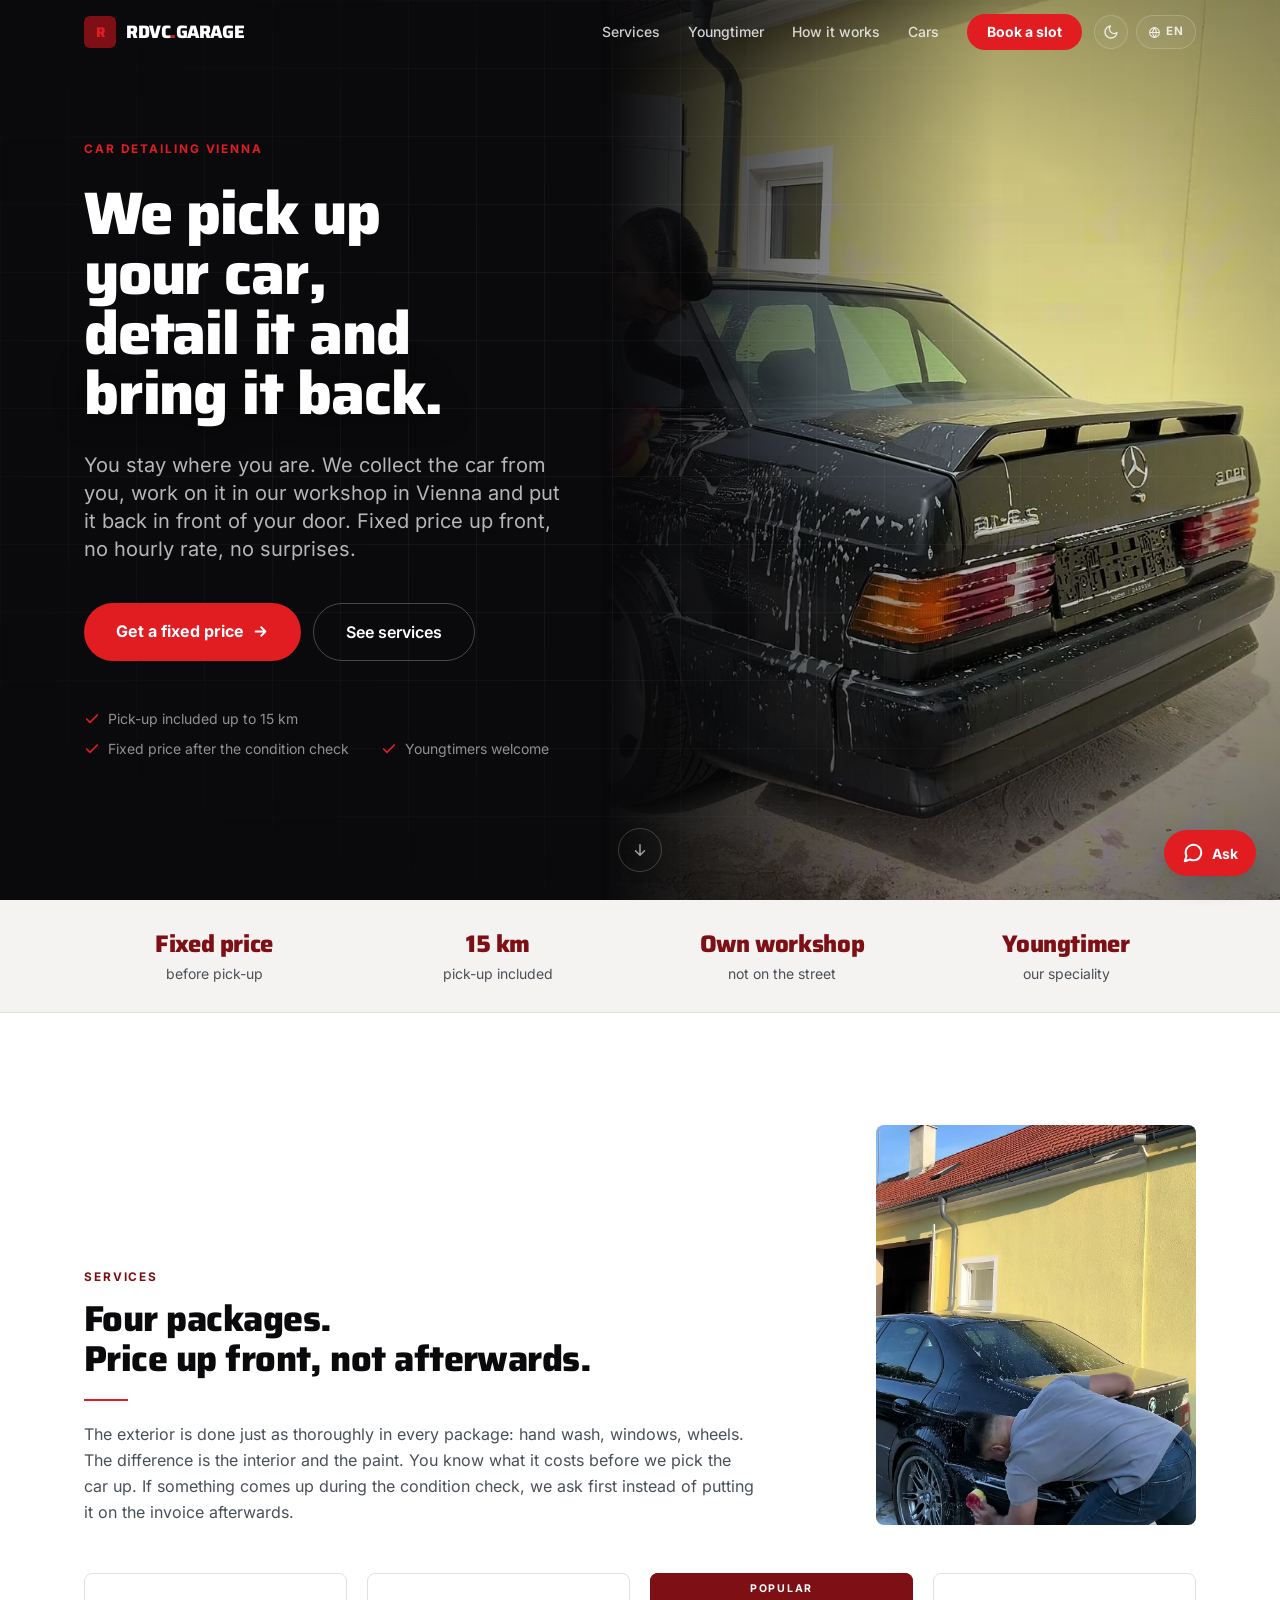
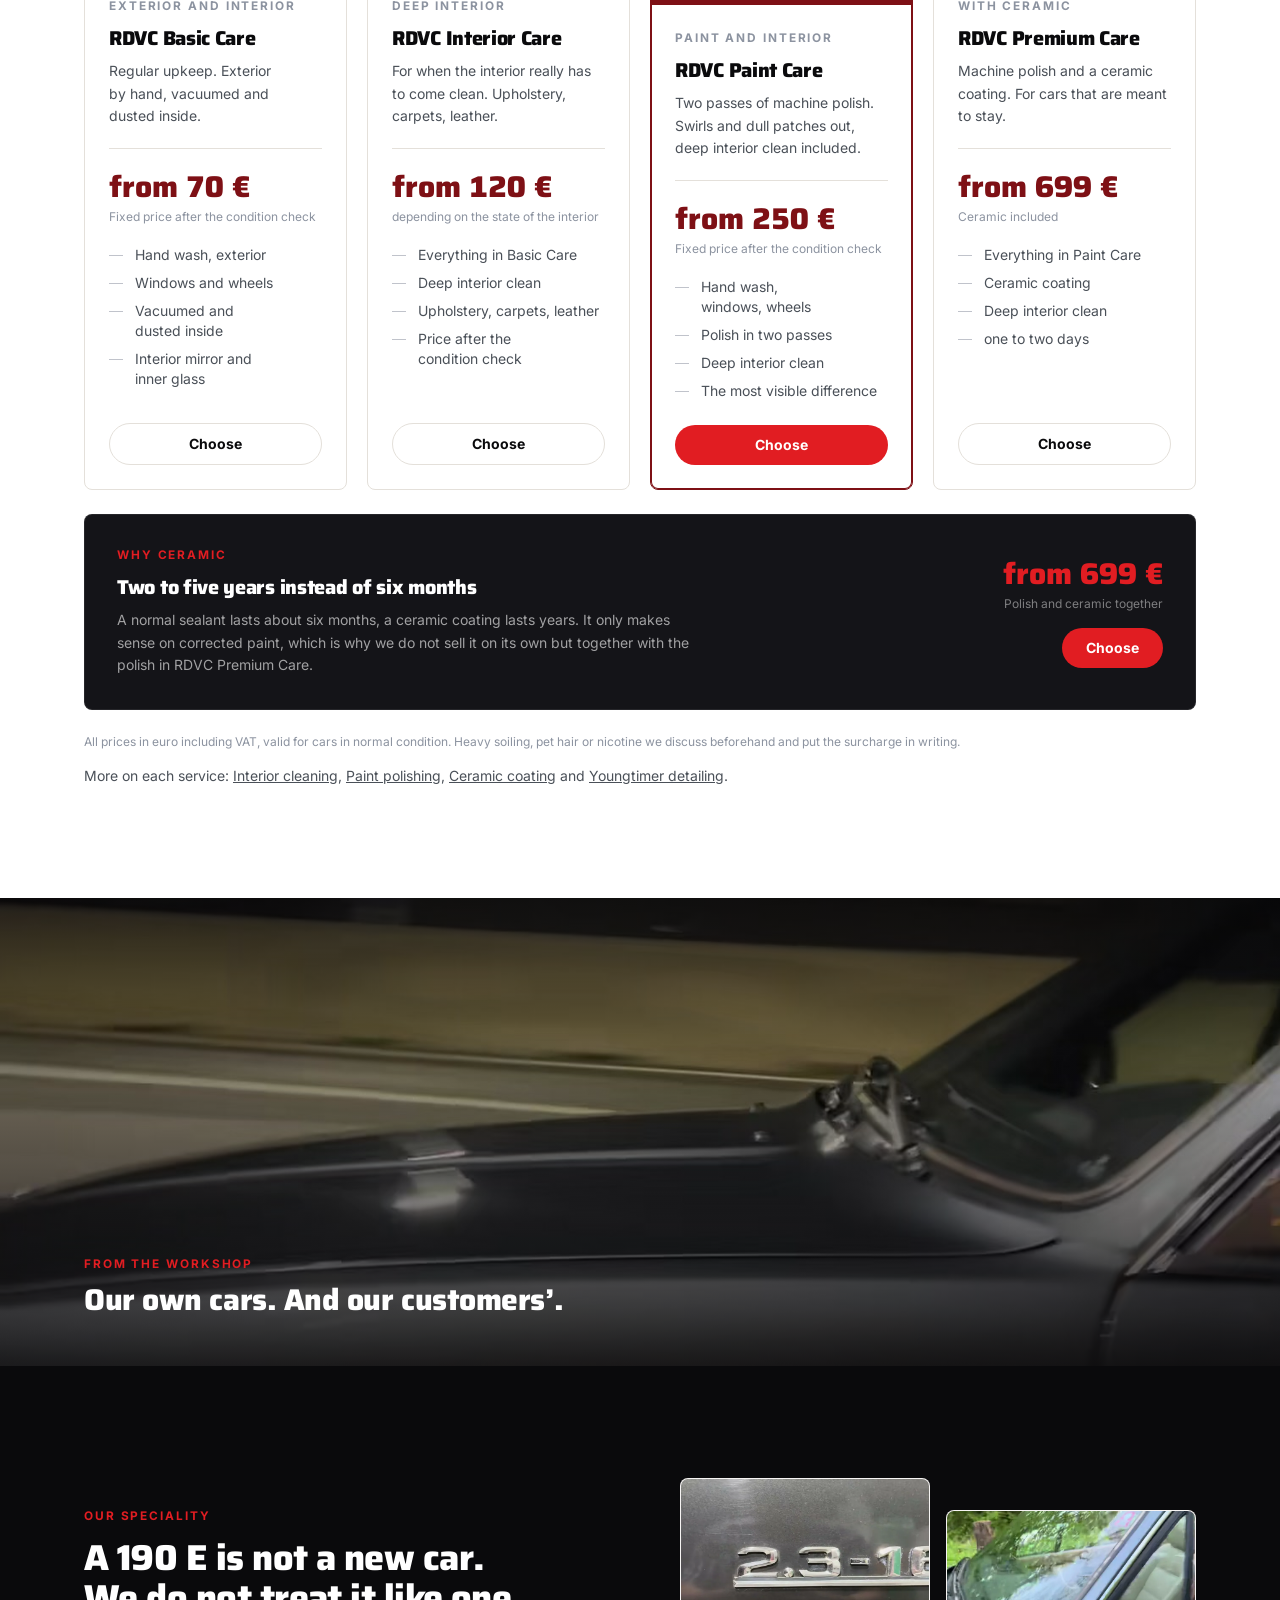
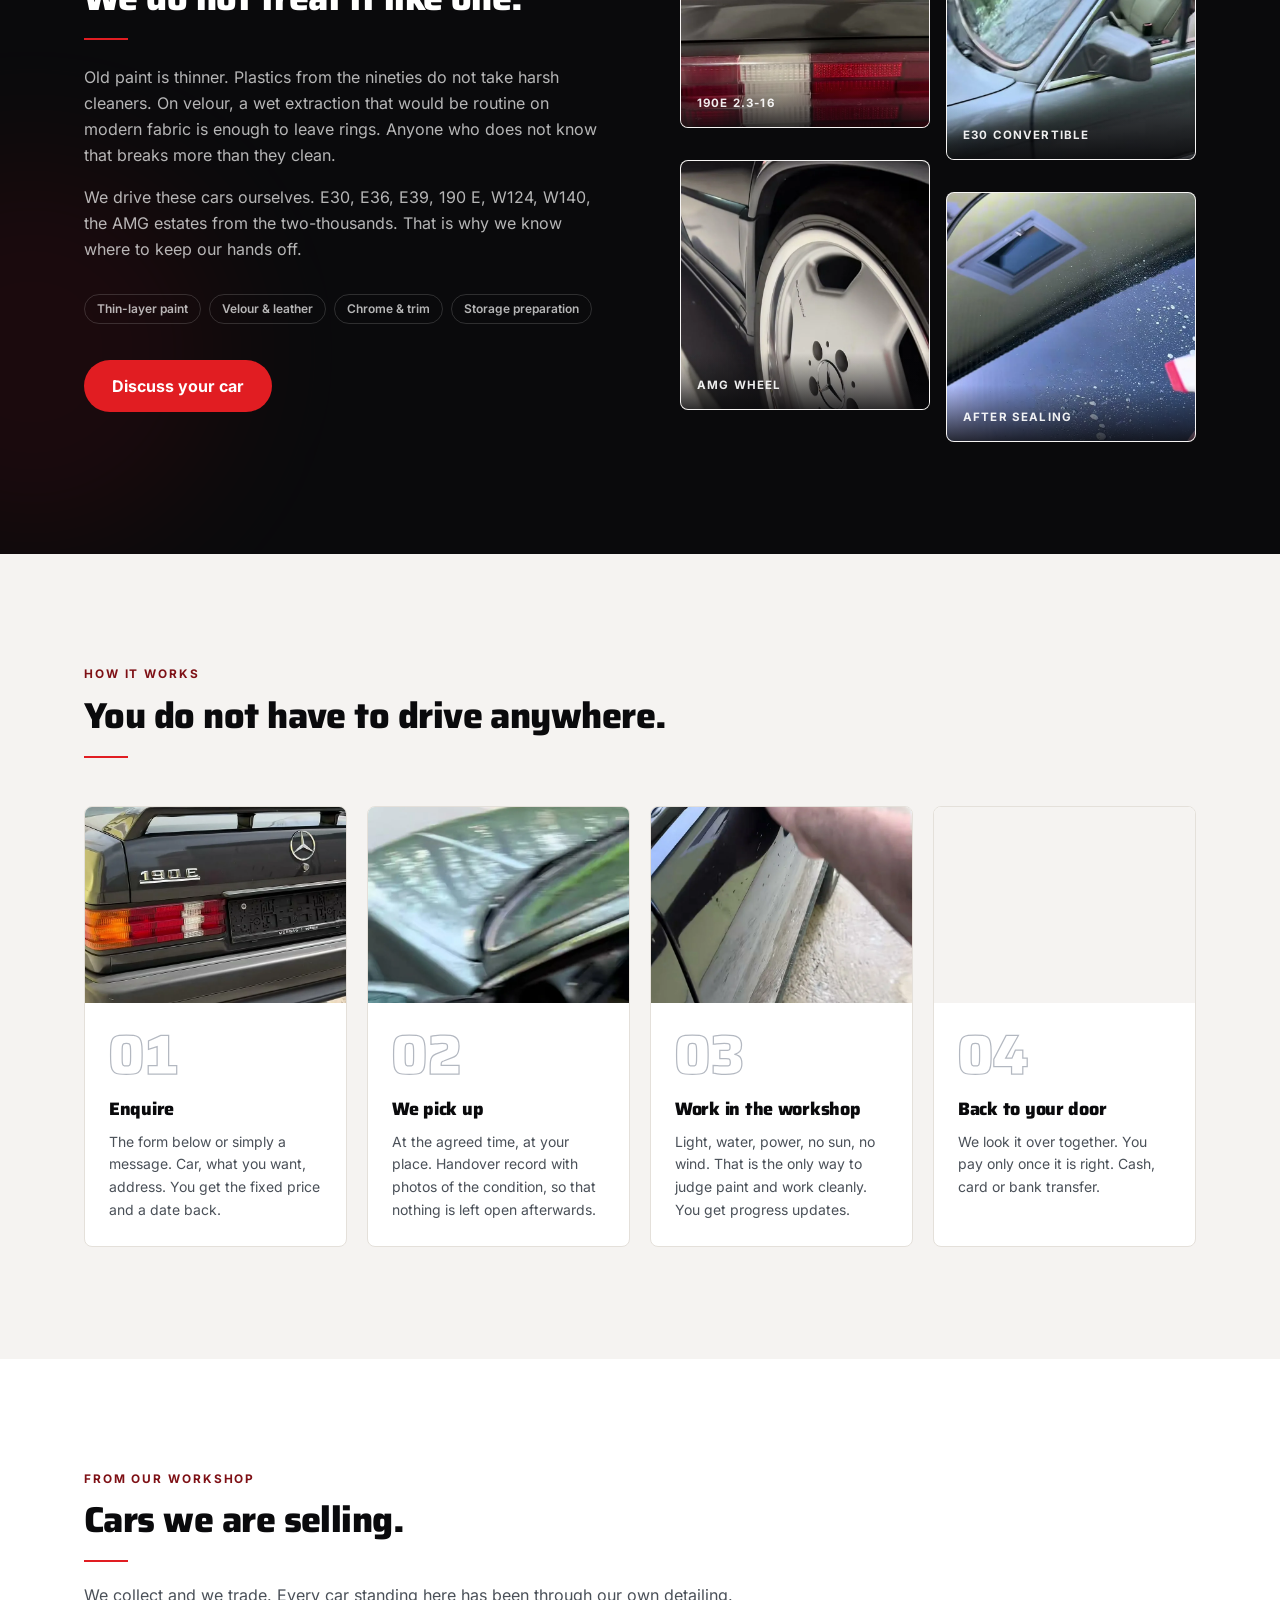
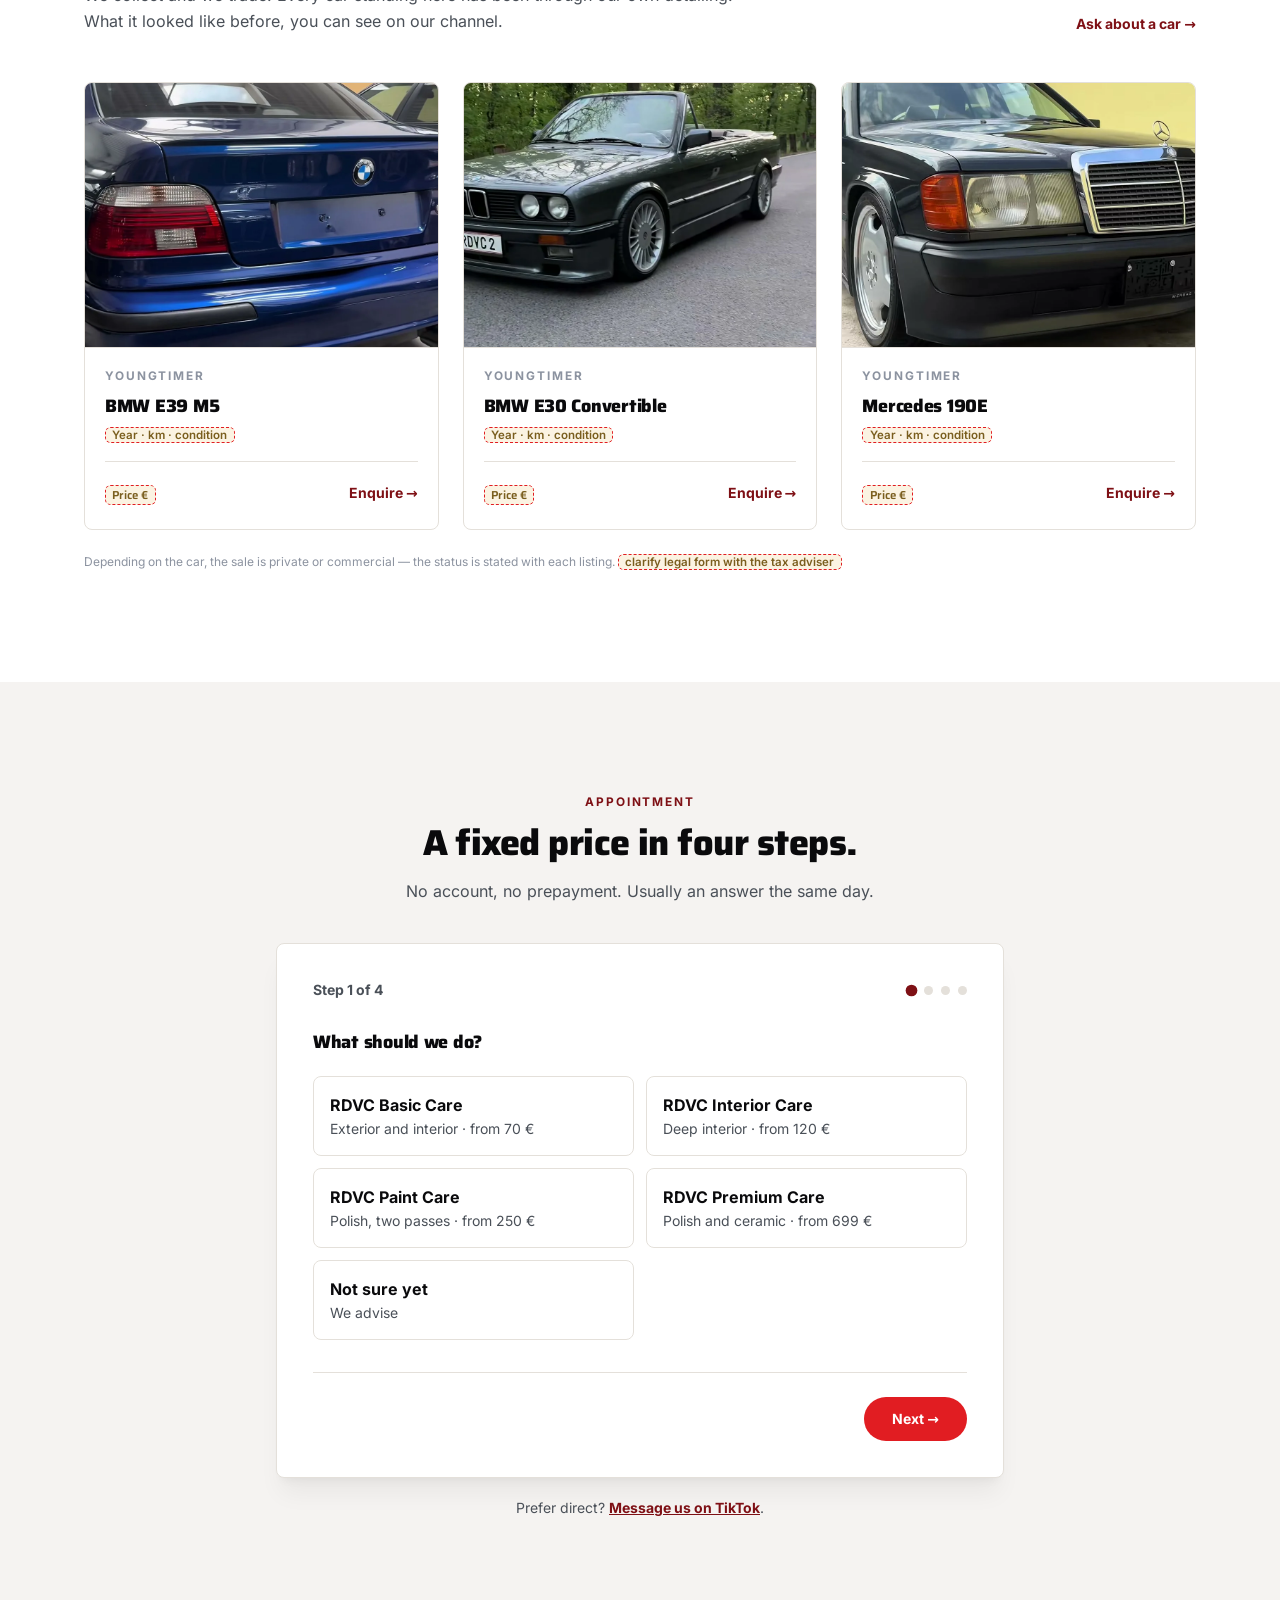
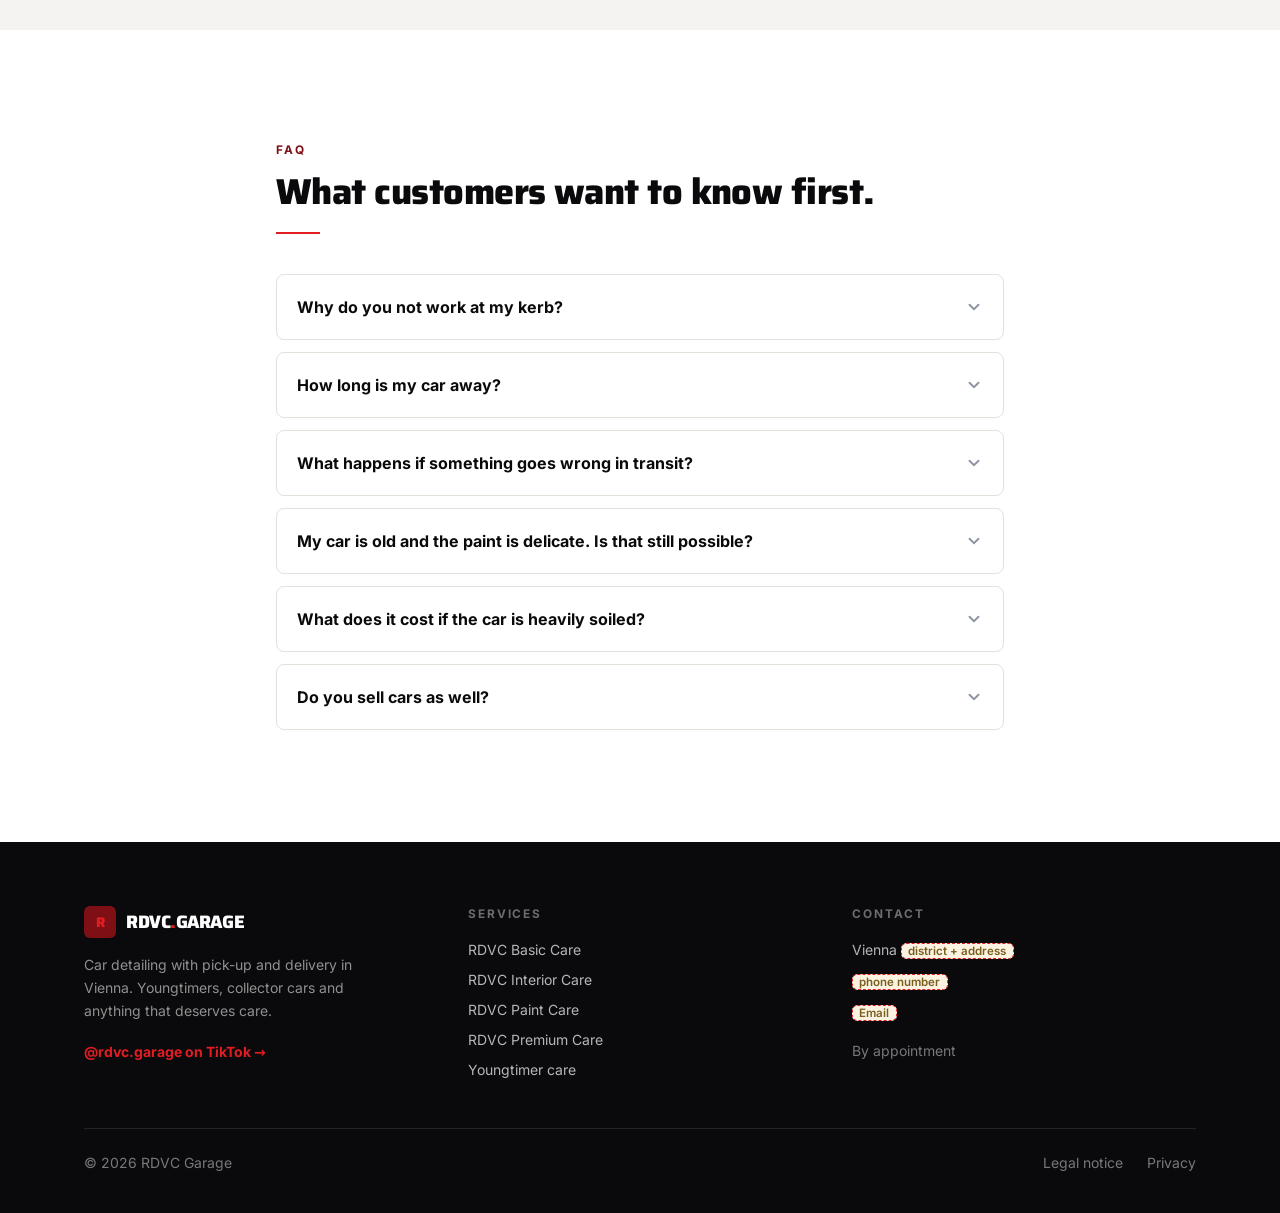
==== commit a932d1b4: "Vier Leistungsseiten fuer die Suche Die Startseite kann nur auf "Autoaufbereitung Wien" ranken. Inne" ====
--- a/index.html
+++ b/index.html
@@ -599,6 +599,19 @@
       Starke Verschmutzung, Tierhaare oder Nikotin besprechen wir vorher und halten den Aufpreis
       schriftlich fest.
     </p>
+
+    <!-- Verweise auf die vier Leistungsseiten. Sie stehen hier und nicht nur in
+         der sitemap.xml: interne Links sind der Weg, auf dem Google die
+         Unterseiten ueberhaupt findet, und die Startseite kann nur auf einen
+         Begriff ranken. Die Seiten werden von scripts/baue-leistungsseiten.py
+         erzeugt. -->
+    <p class="mt-4 text-sm text-slate">
+      Mehr zur einzelnen Leistung:
+      <a href="innenreinigung-auto-wien.html" class="underline hover:text-ink">Innenreinigung</a>,
+      <a href="autopolitur-wien.html" class="underline hover:text-ink">Autopolitur</a>,
+      <a href="keramikversiegelung-wien.html" class="underline hover:text-ink">Keramikversiegelung</a>
+      und <a href="youngtimer-aufbereitung-wien.html" class="underline hover:text-ink">Youngtimer-Aufbereitung</a>.
+    </p>
   </div>
 </section>
 
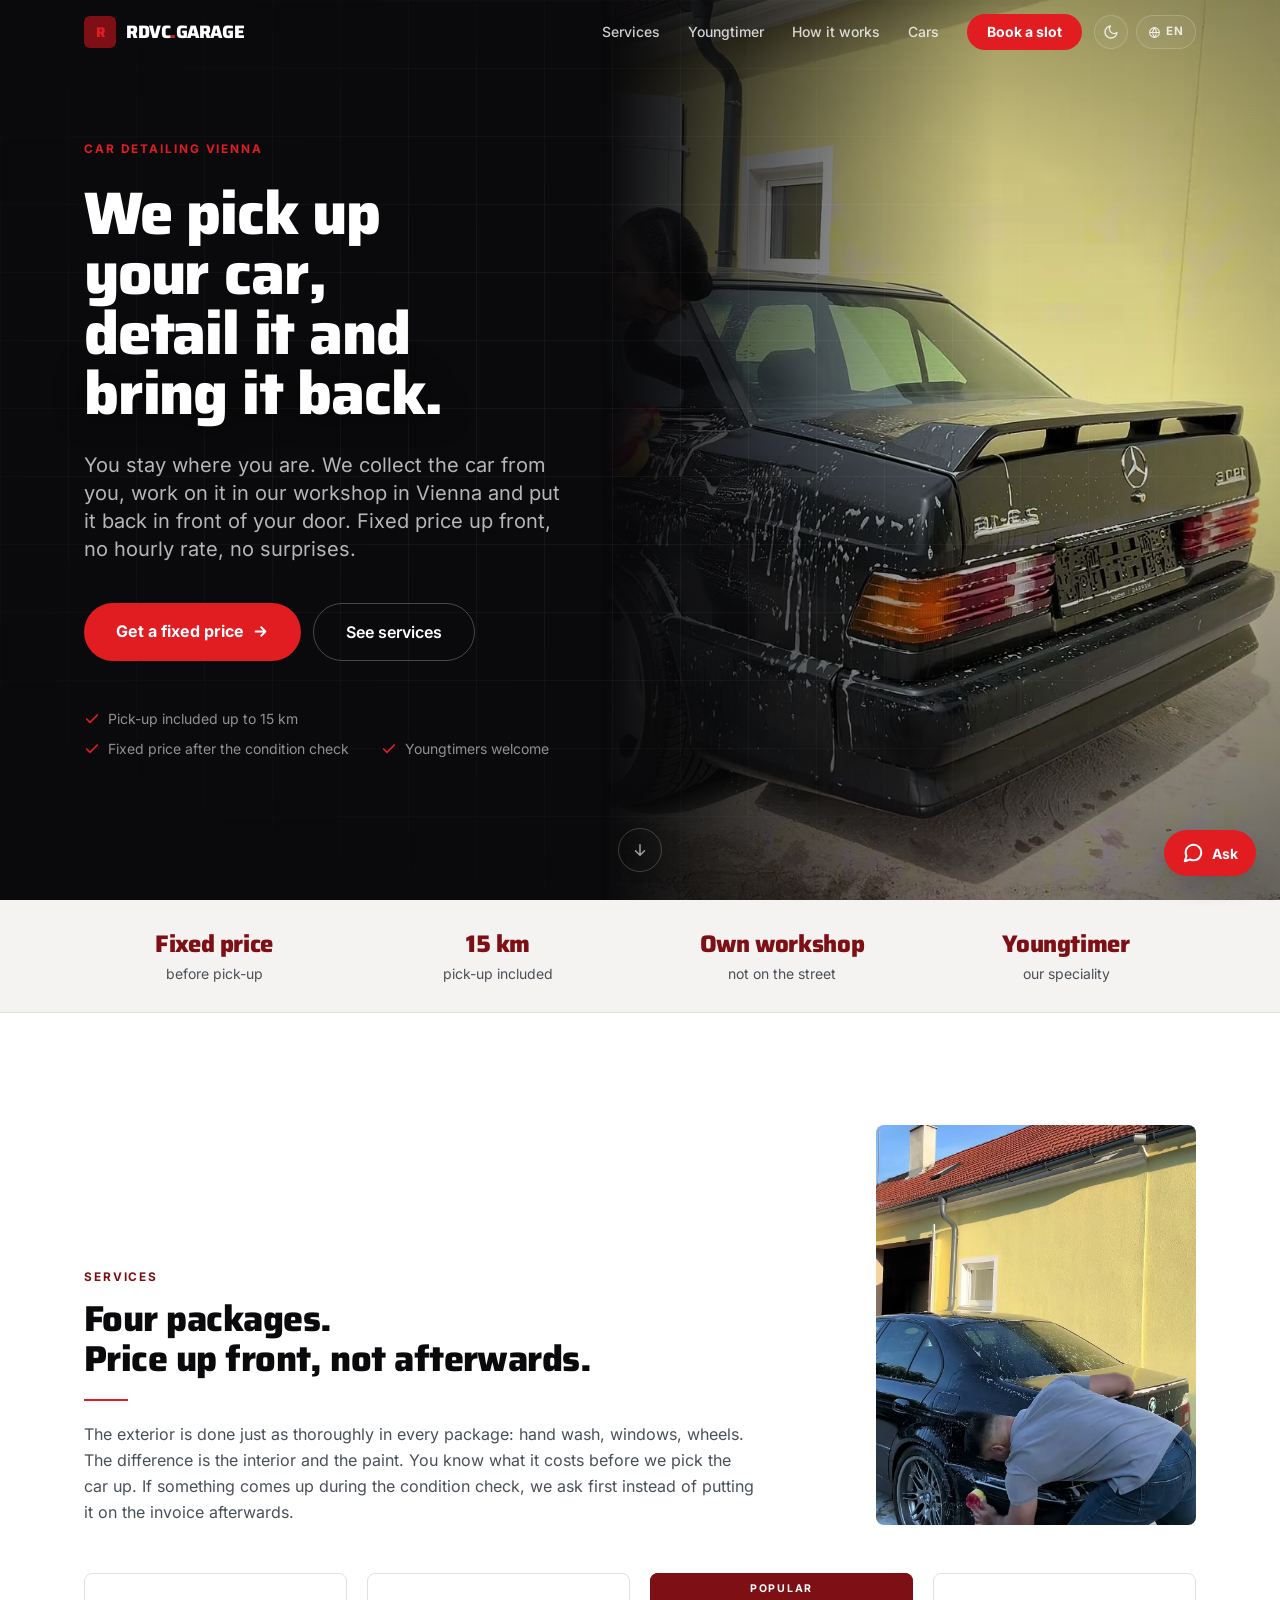
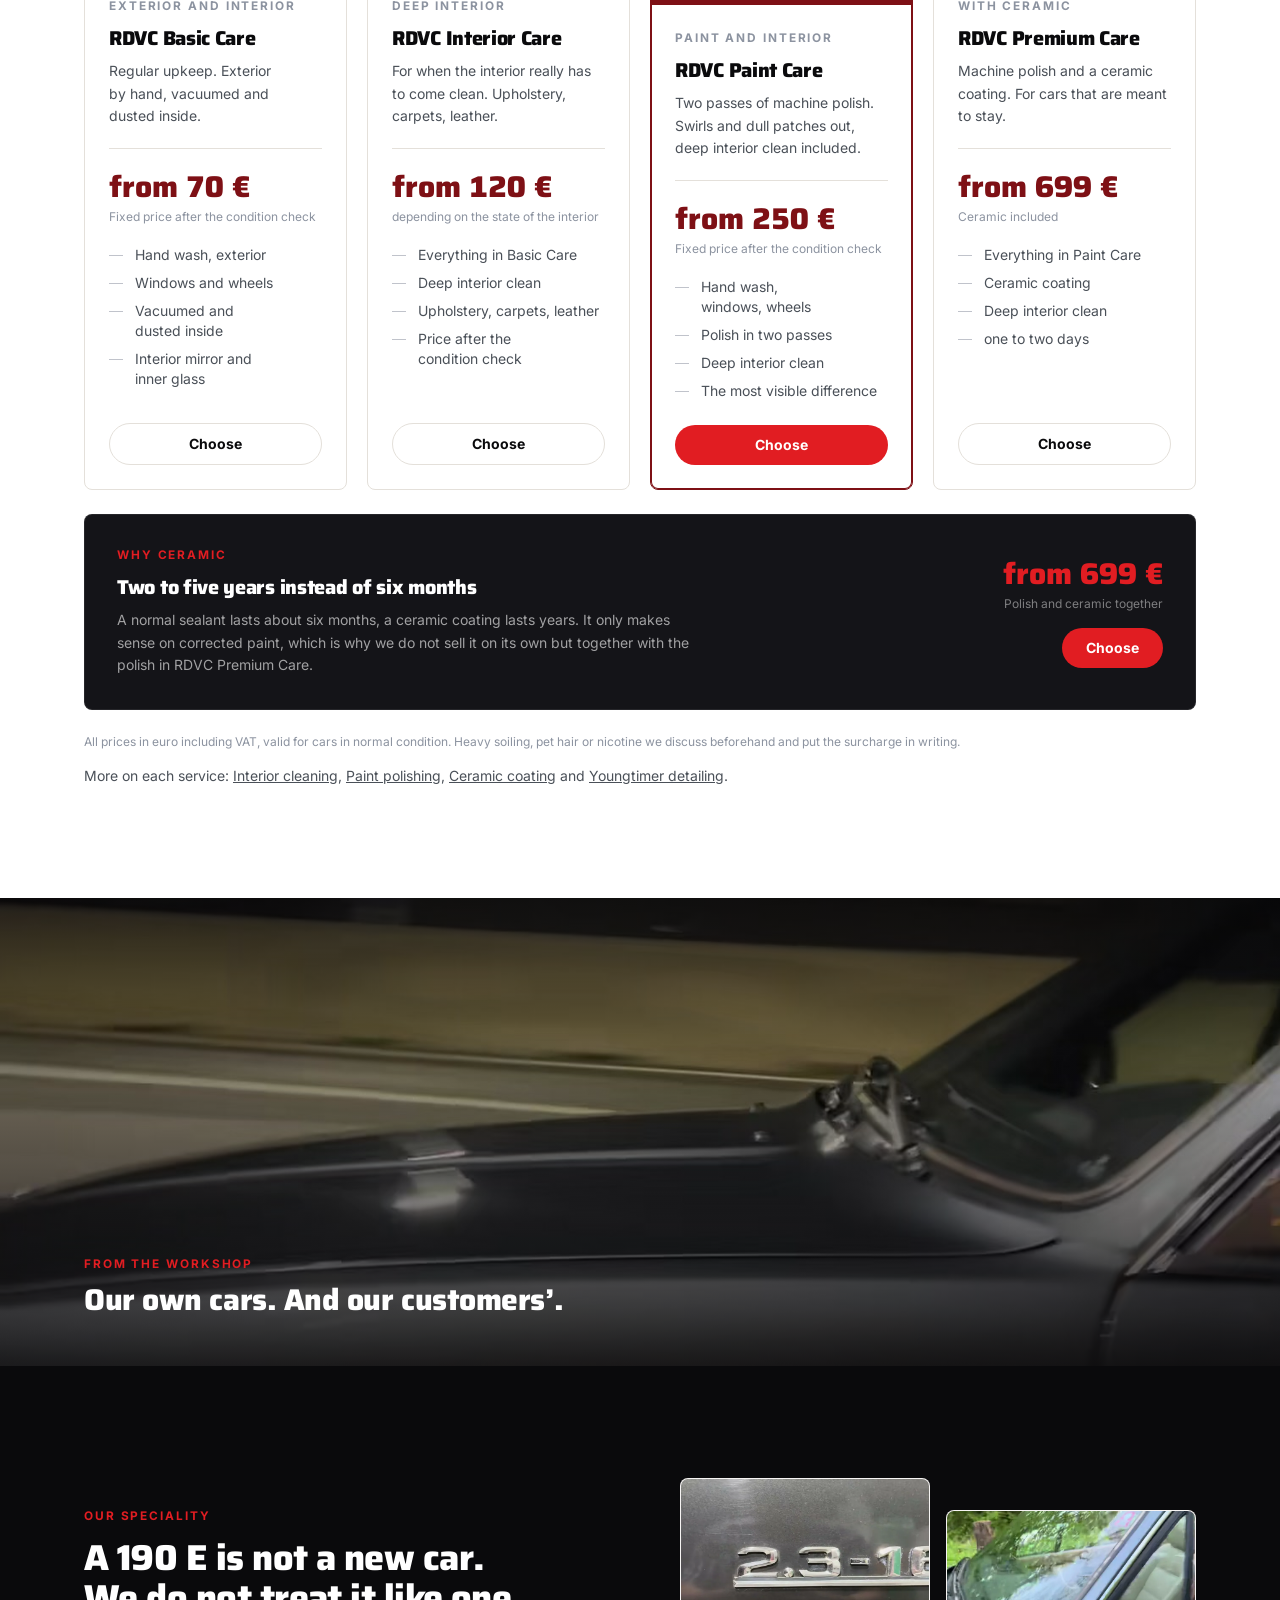
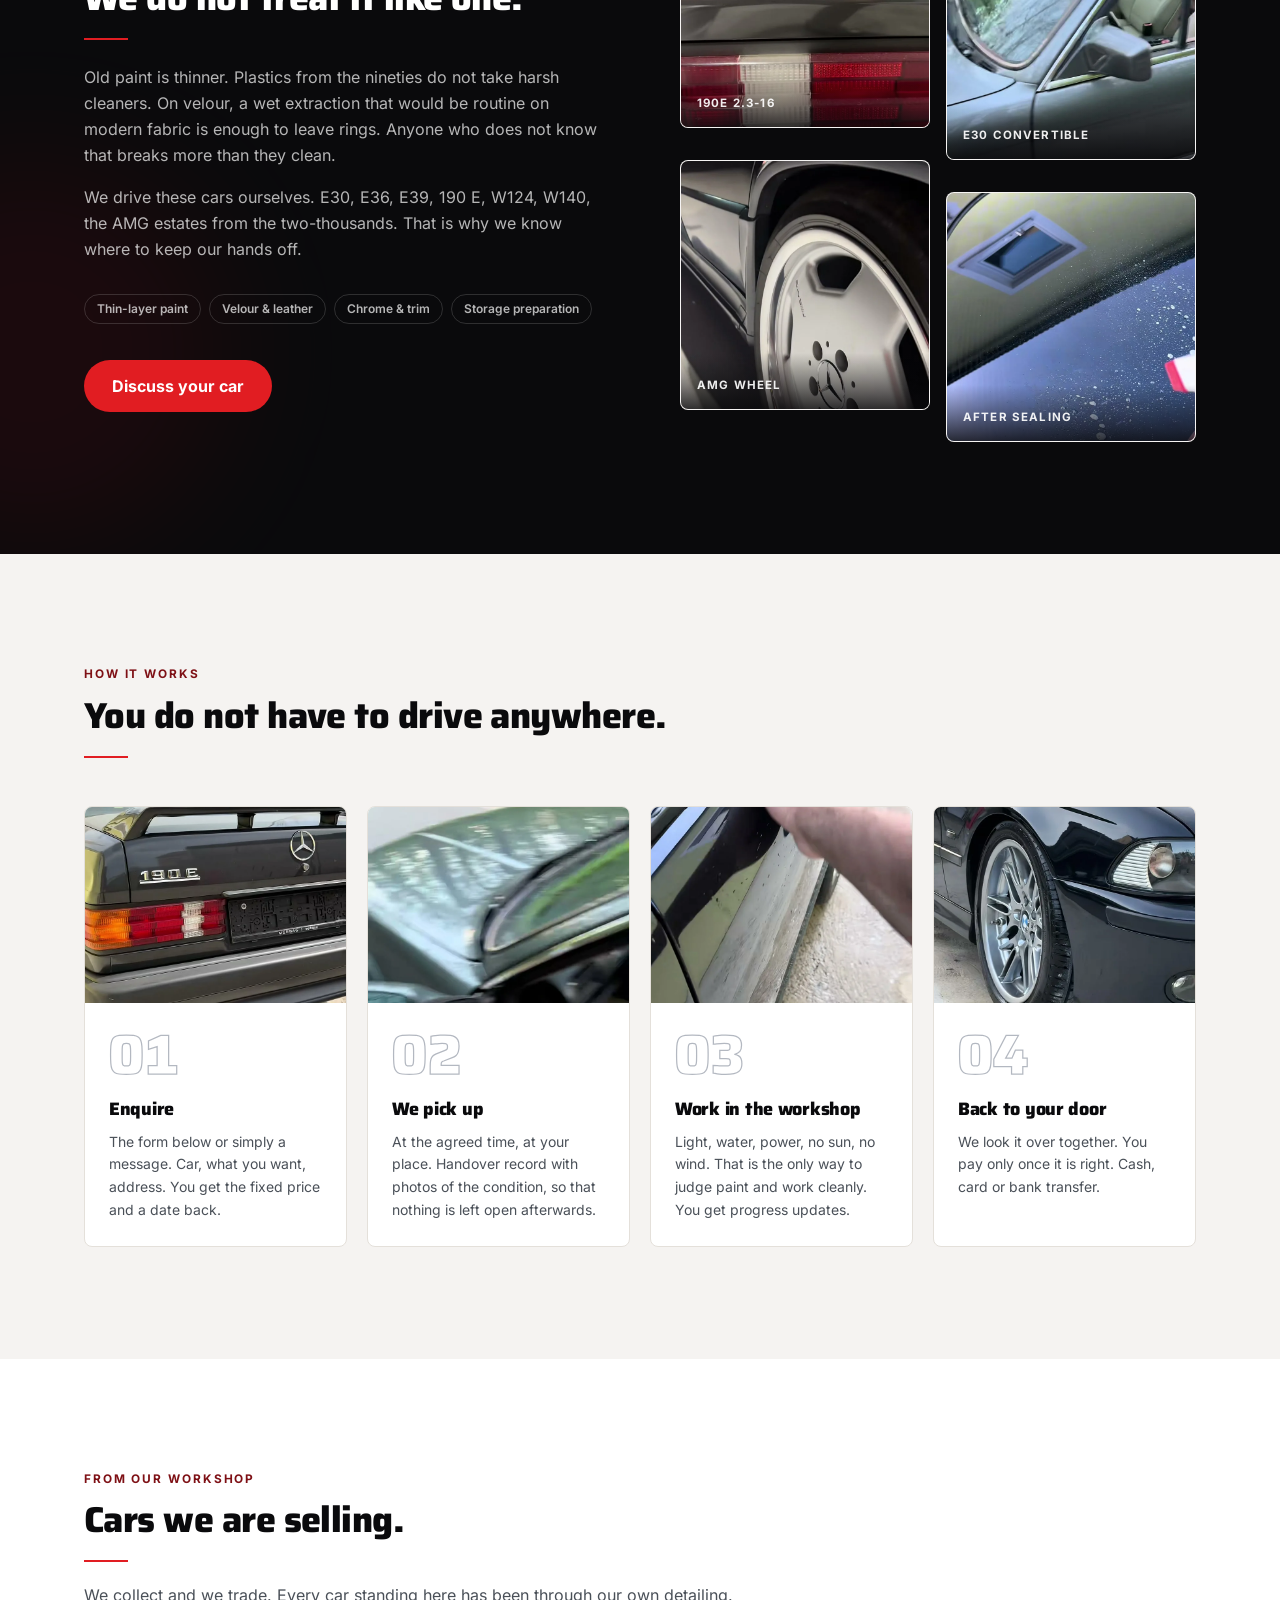
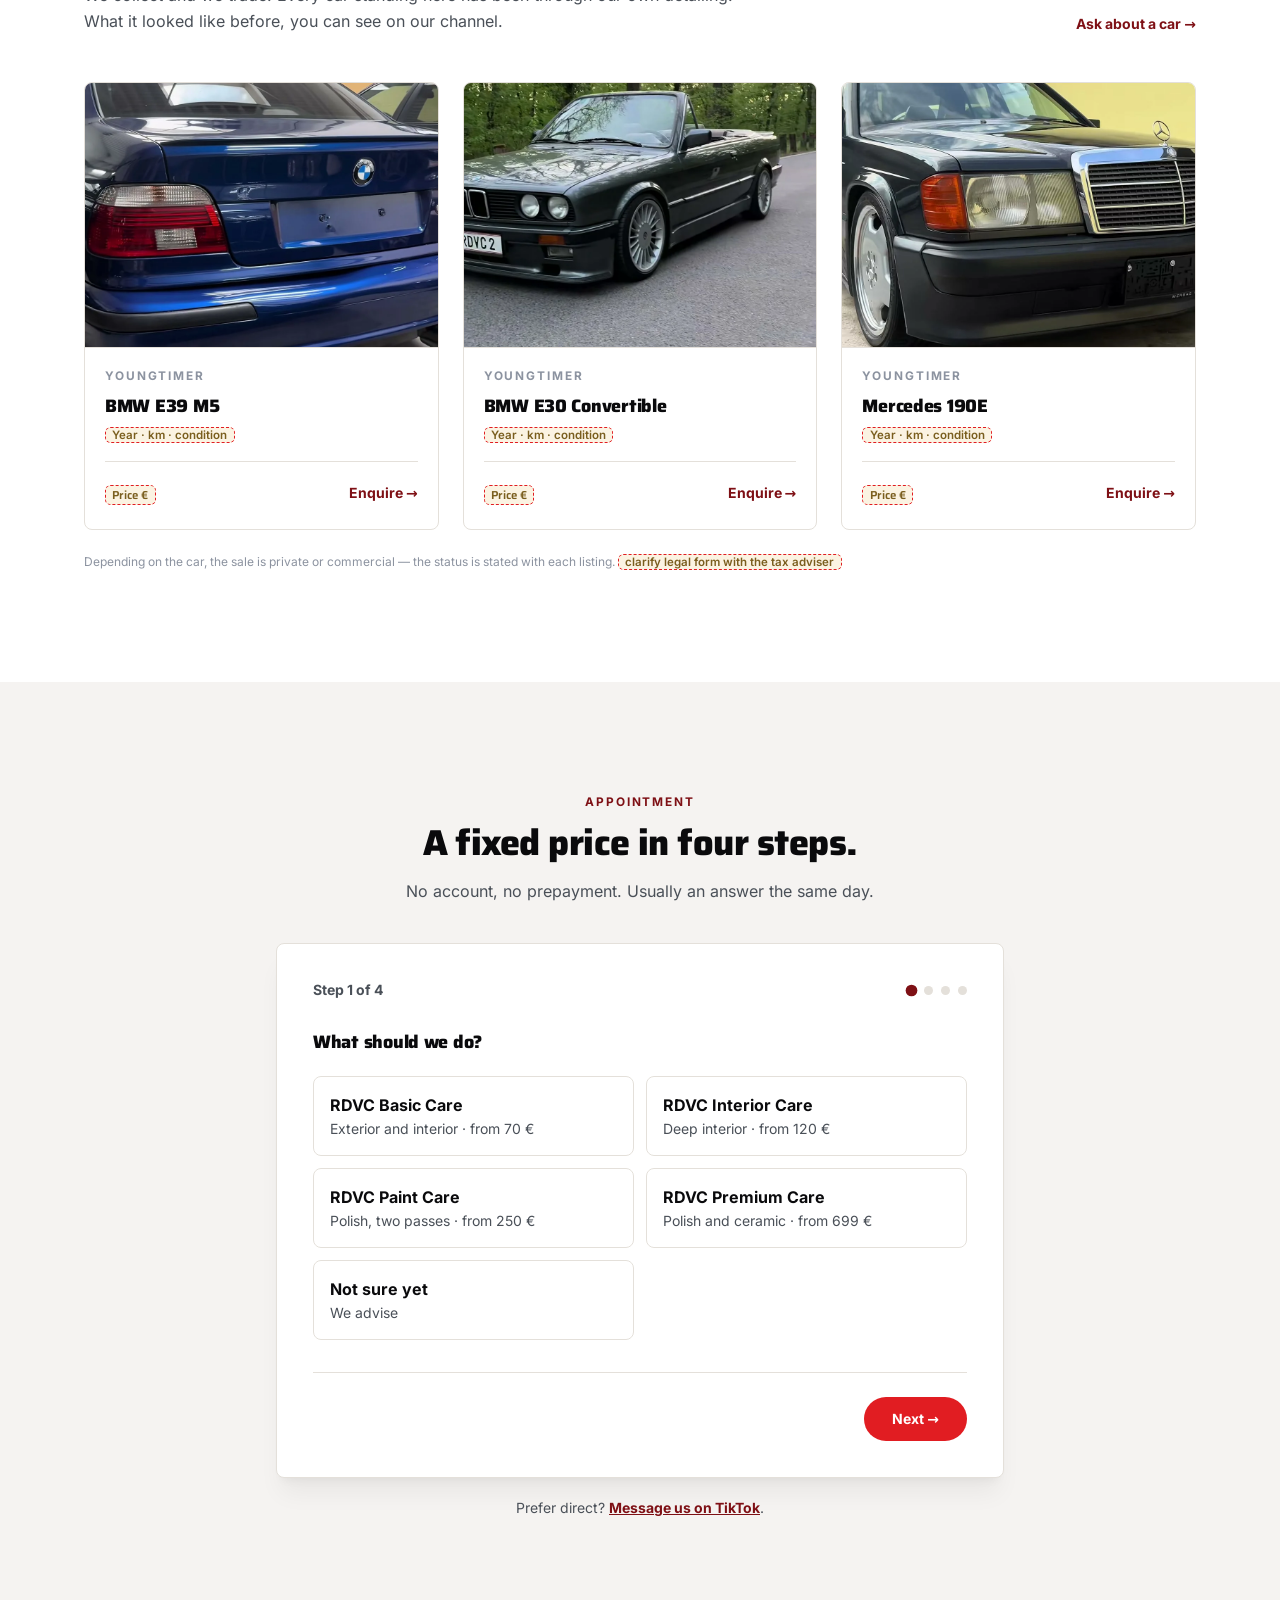
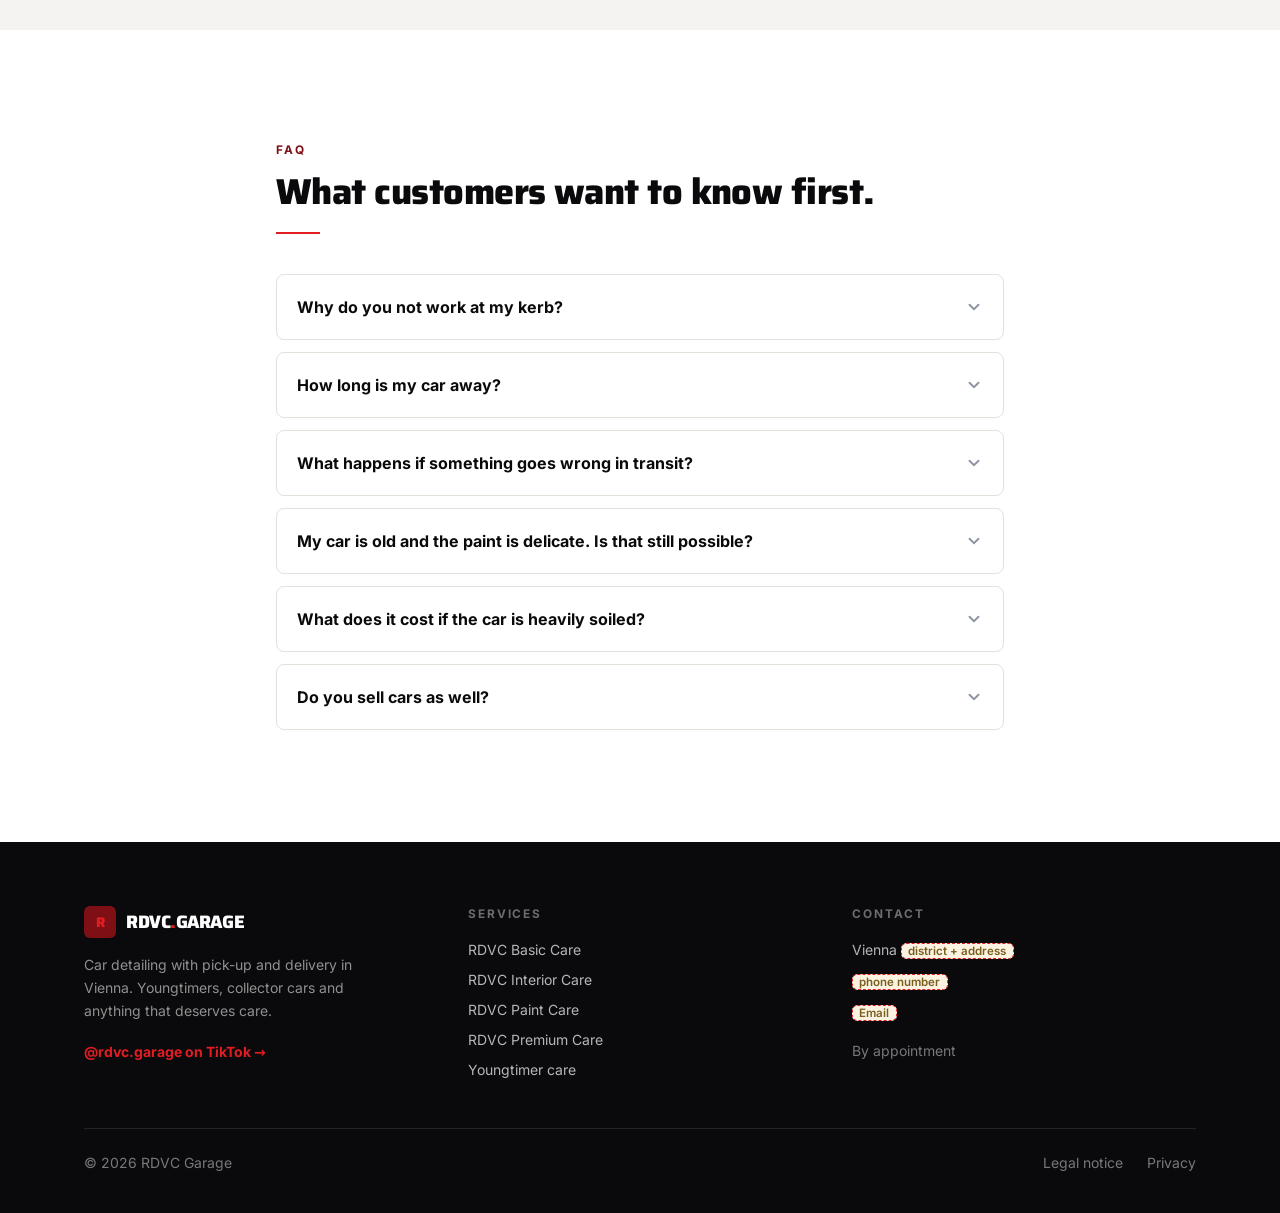
==== commit 0947b1b6: "Impressum und Datenschutz: Autopalast, Senefeldergasse 81, 1100 Wien; Adresse und Geo im JSON-LD Co-" ====
--- a/index.html
+++ b/index.html
@@ -208,10 +208,13 @@
         "logo": "https://rdvcgarage.at/favicon.svg",
         "address": {
           "@type": "PostalAddress",
+          "streetAddress": "Senefeldergasse 81",
+          "postalCode": "1100",
           "addressLocality": "Wien",
           "addressRegion": "Wien",
           "addressCountry": "AT"
         },
+        "geo": { "@type": "GeoCoordinates", "latitude": 48.1691513, "longitude": 16.3737197 },
         "areaServed": { "@type": "City", "name": "Wien", "sameAs": "https://www.wikidata.org/wiki/Q1741" },
         "currenciesAccepted": "EUR",
         "priceRange": "€70–€699",
@@ -967,7 +970,7 @@
           <div>
             <label for="fPlz" class="block text-sm font-semibold mb-1.5">Postleitzahl der Abholadresse</label>
             <input id="fPlz" name="plz" type="text" inputmode="numeric" required maxlength="5"
-                   class="w-full sm:w-48 border border-line rounded-lg px-4 py-3 text-sm focus:outline-none focus:border-blood" placeholder="1160">
+                   class="w-full sm:w-48 border border-line rounded-lg px-4 py-3 text-sm focus:outline-none focus:border-blood" placeholder="1100">
             <p class="mt-1.5 text-xs text-steel">Bis 15 km ab unserer Halle ist die Abholung inklusive.</p>
           </div>
           <div>
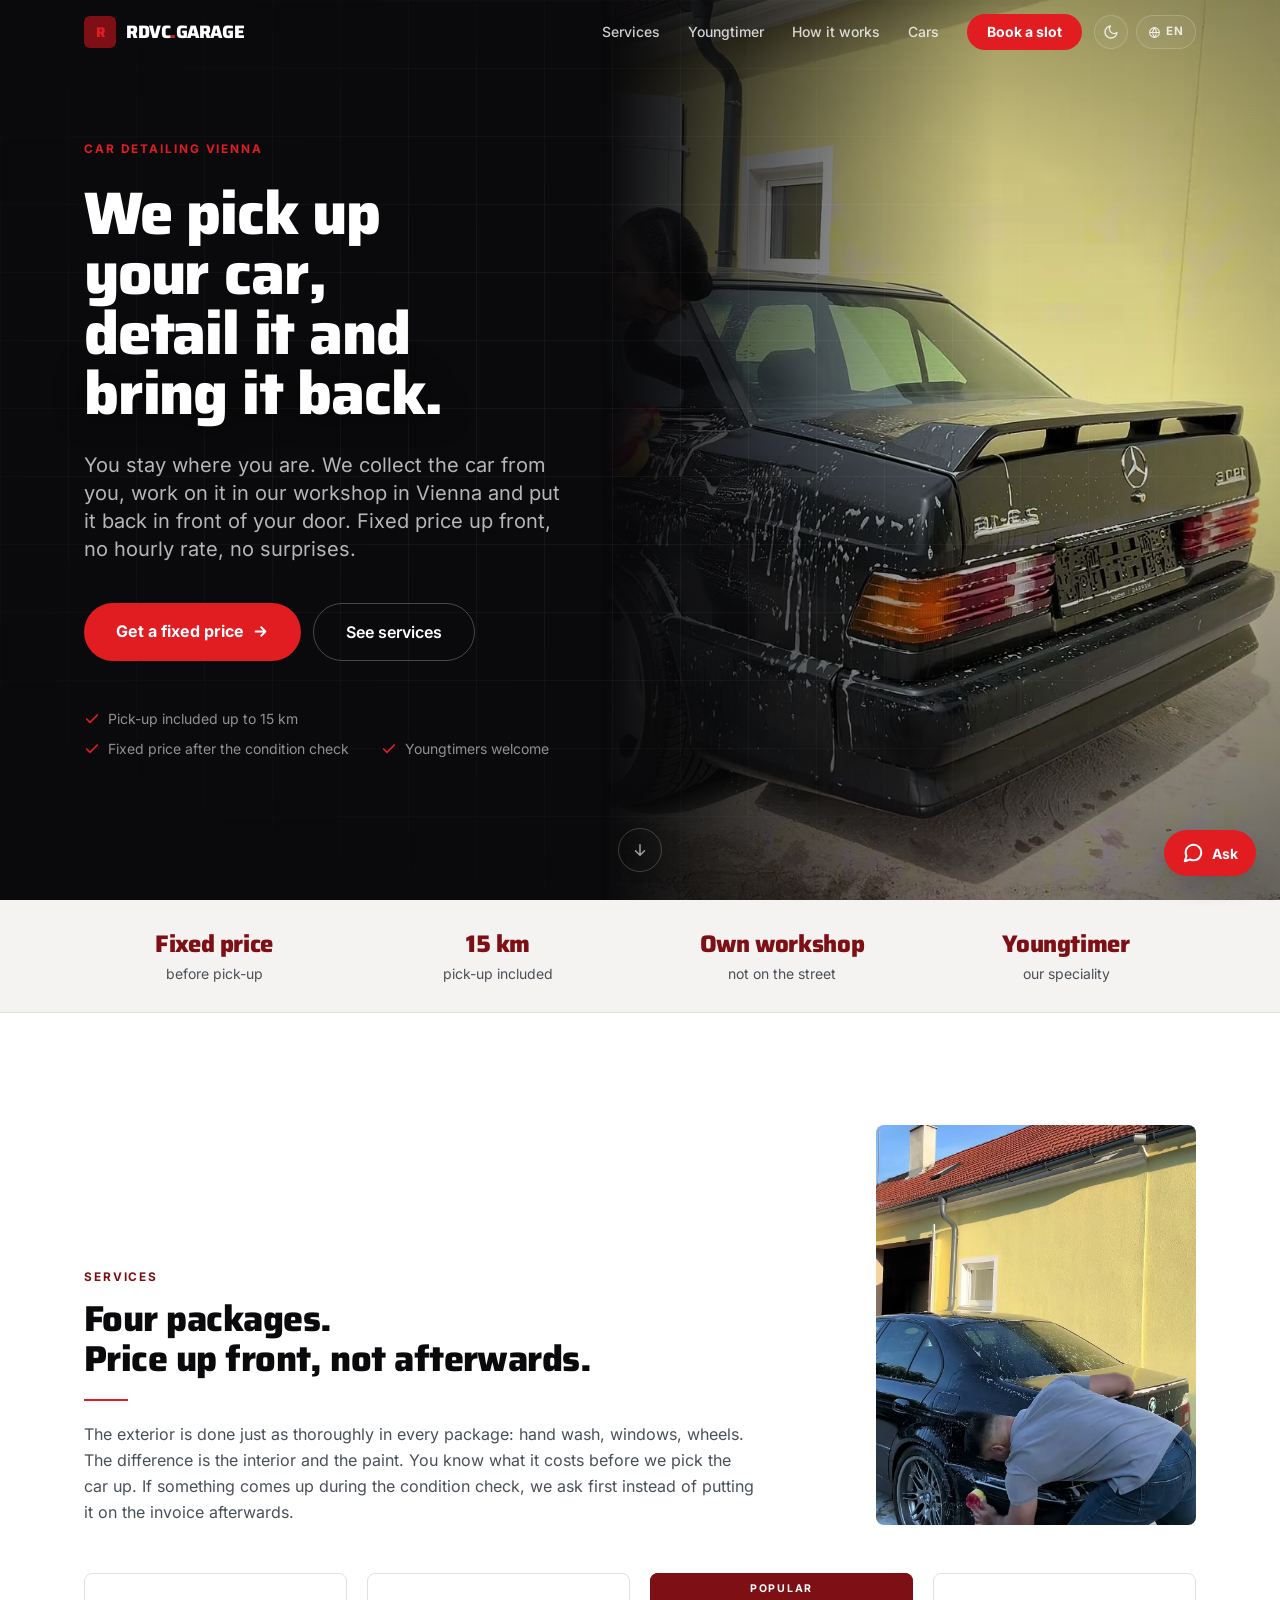
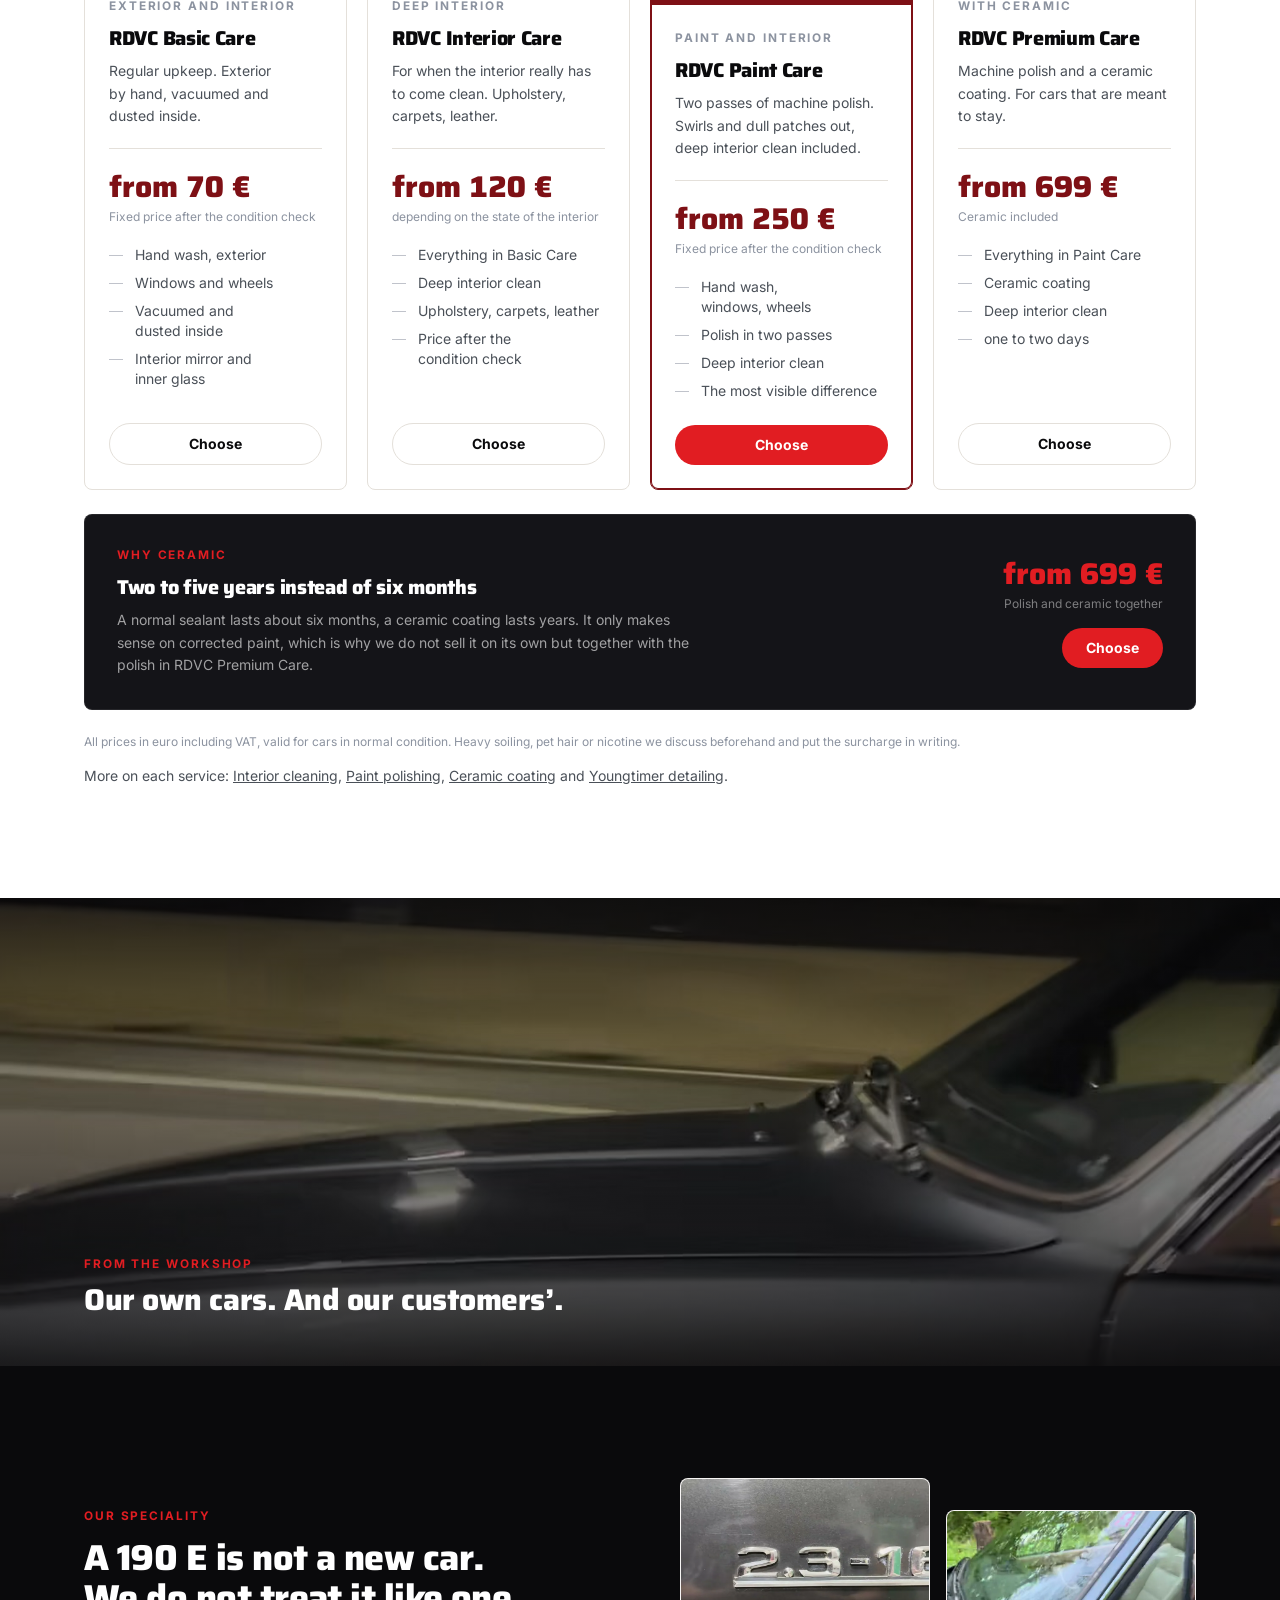
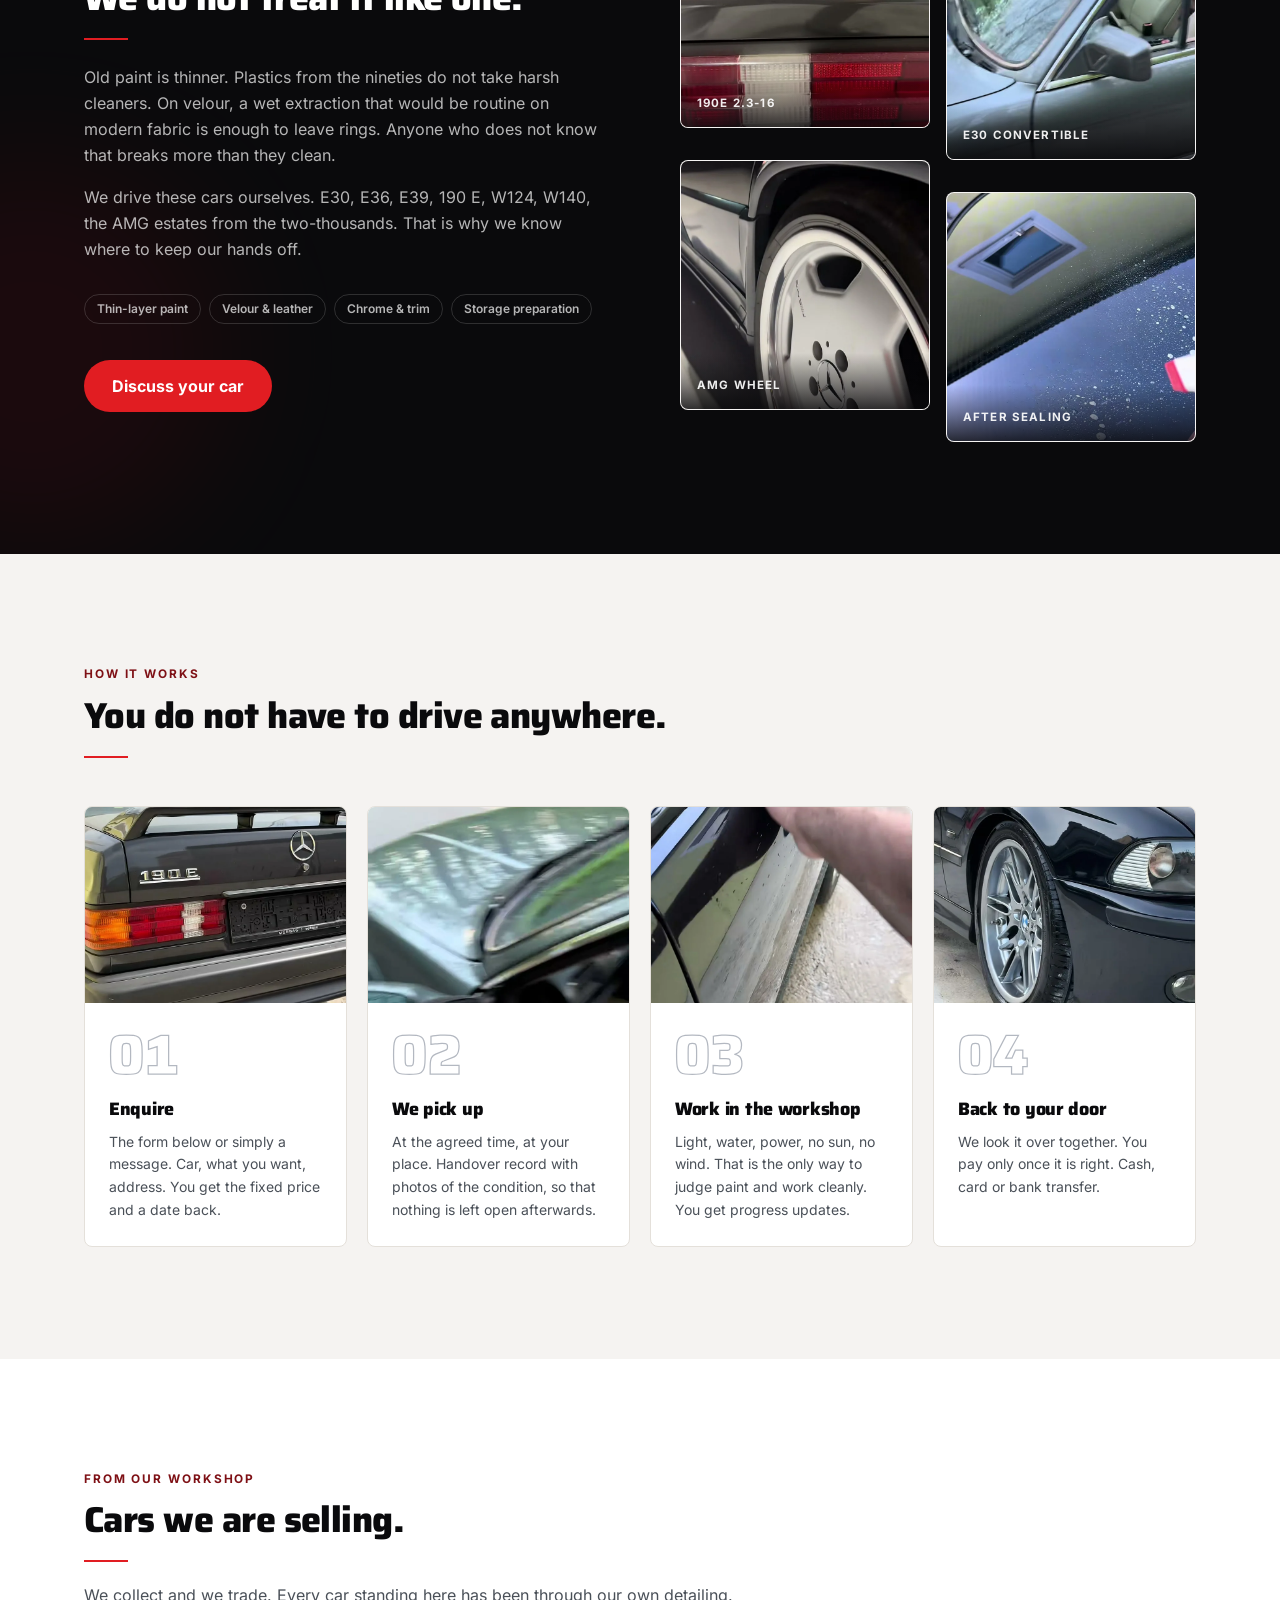
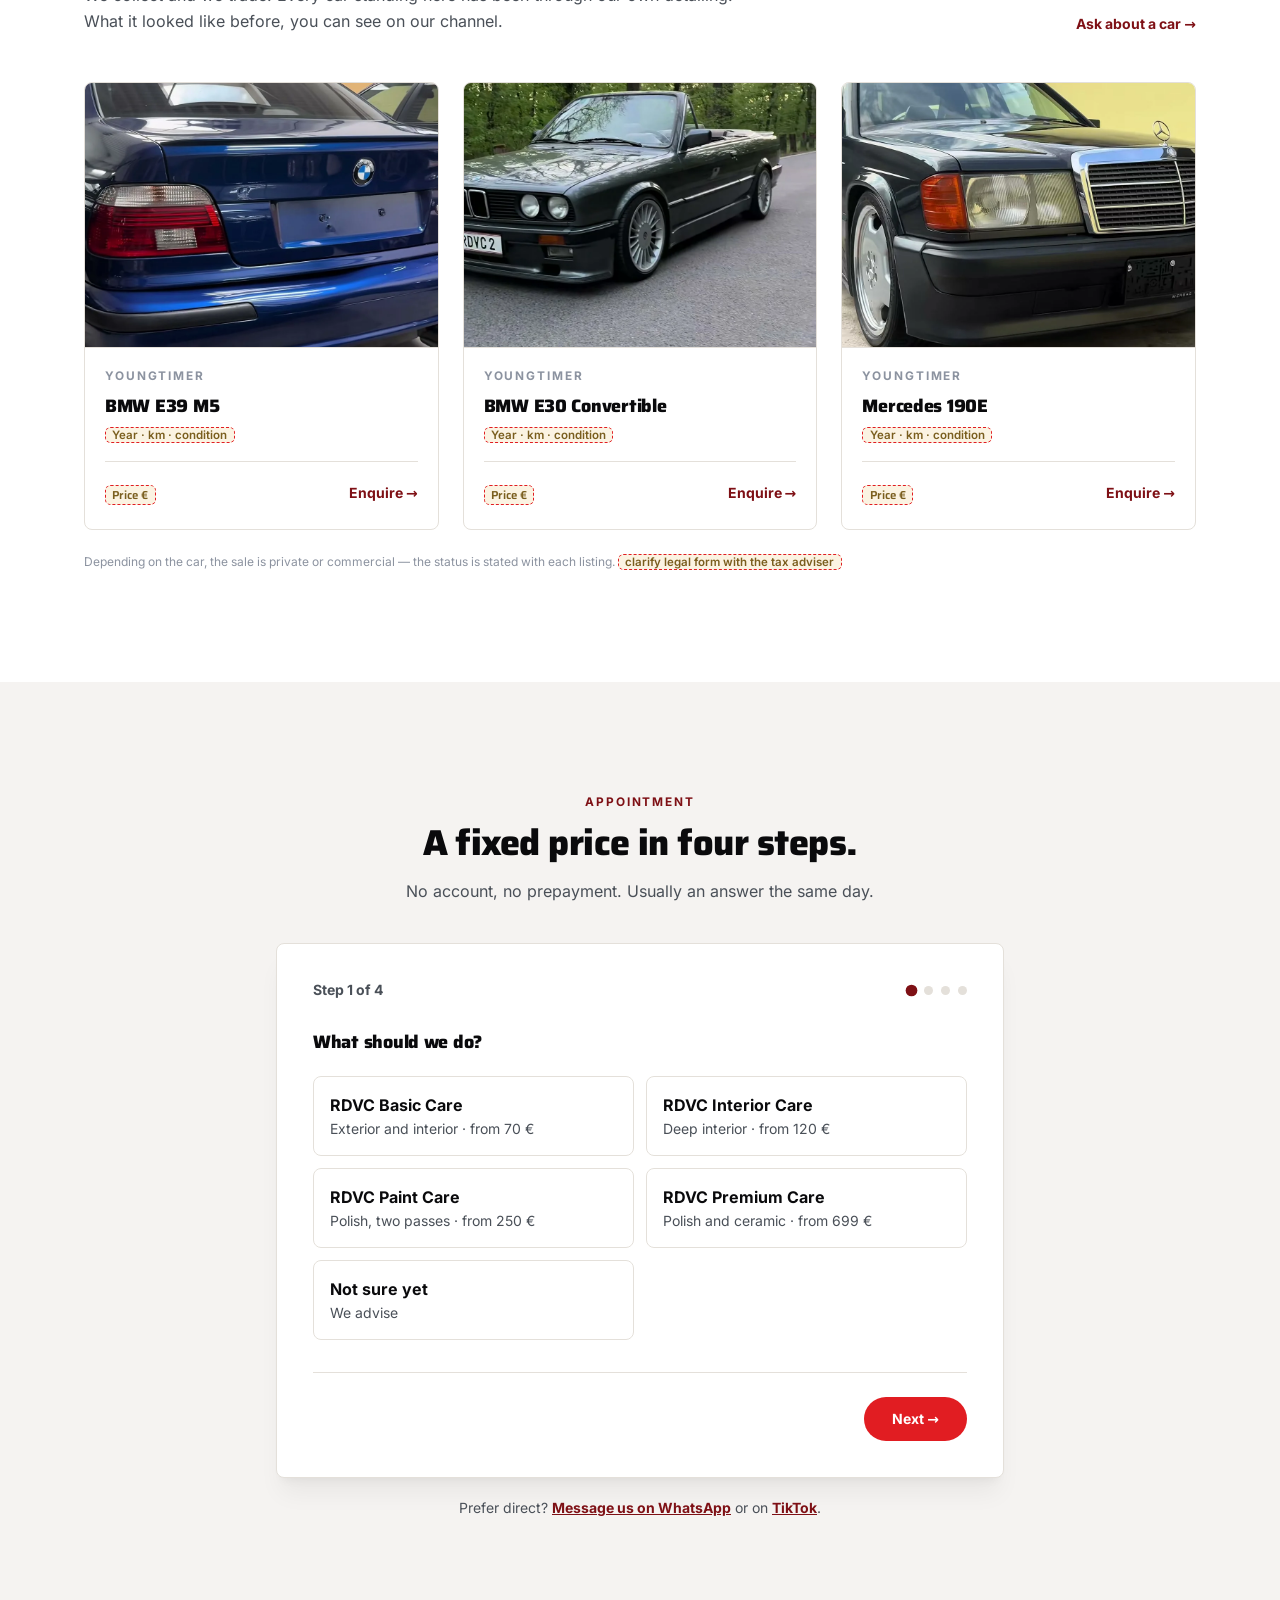
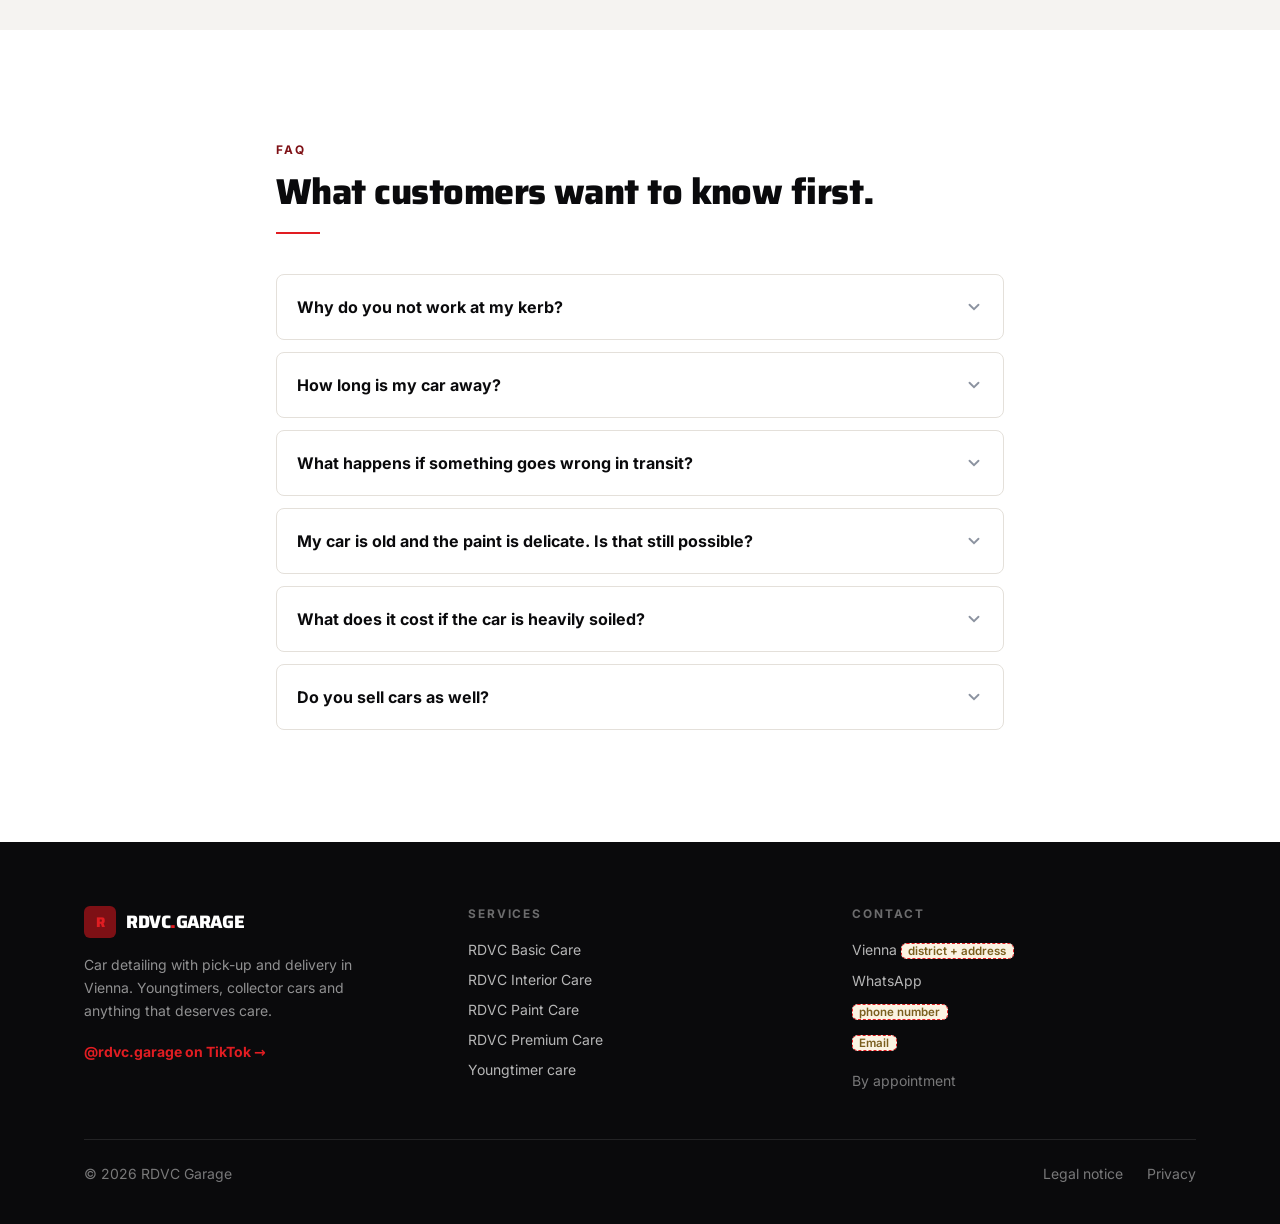
==== commit 2fccd90b: "Telefon + WhatsApp +43 677 64732306: Formular sendet per WhatsApp, Impressum, JSON-LD telephone Co-A" ====
--- a/index.html
+++ b/index.html
@@ -206,6 +206,7 @@
         "description": "Autoaufbereitung und Fahrzeugpflege in Wien mit Hol- und Bringservice. Das Fahrzeug wird abgeholt, in der eigenen Halle aufbereitet und zurueckgebracht. Spezialisiert auf Youngtimer und Sammlerfahrzeuge.",
         "image": "https://rdvcgarage.at/bilder/band-poster.jpg",
         "logo": "https://rdvcgarage.at/favicon.svg",
+        "telephone": "+43 677 64732306",
         "address": {
           "@type": "PostalAddress",
           "streetAddress": "Senefeldergasse 81",
@@ -1171,7 +1172,7 @@
         <p class="kicker text-white/40">Kontakt</p>
         <ul class="mt-4 space-y-2.5 text-sm text-white/70">
           <li>Wien <span class="tbd">Bezirk + Adresse</span></li>
-          <li data-wa-zeile hidden><a href="#" data-wa class="hover:text-red transition-colors">WhatsApp</a></li>
+          <li data-wa-zeile hidden><a href="#" data-wa data-nt class="hover:text-red transition-colors">WhatsApp</a></li>
           <li><span class="tbd">Telefonnummer</span></li>
           <li><span class="tbd">E-Mail</span></li>
           <li class="pt-2 text-white/45">Termine nach Vereinbarung</li>
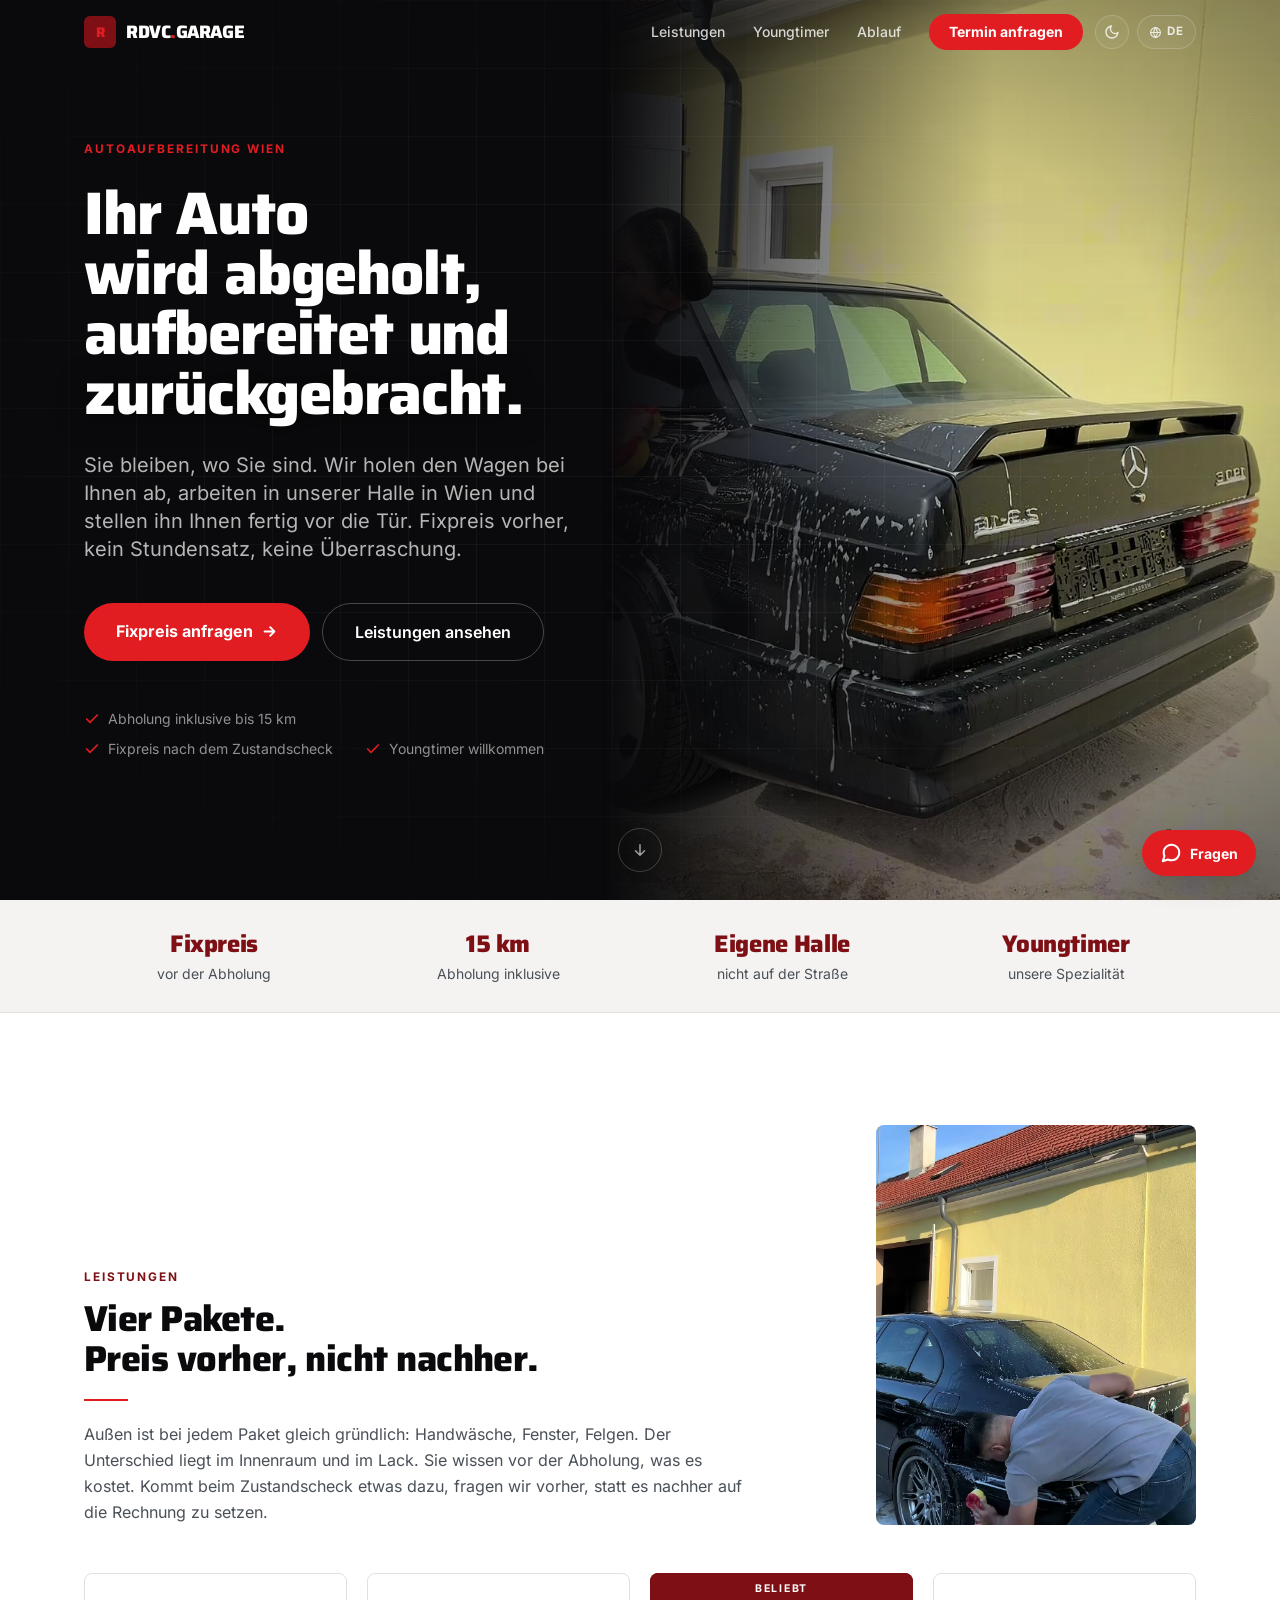
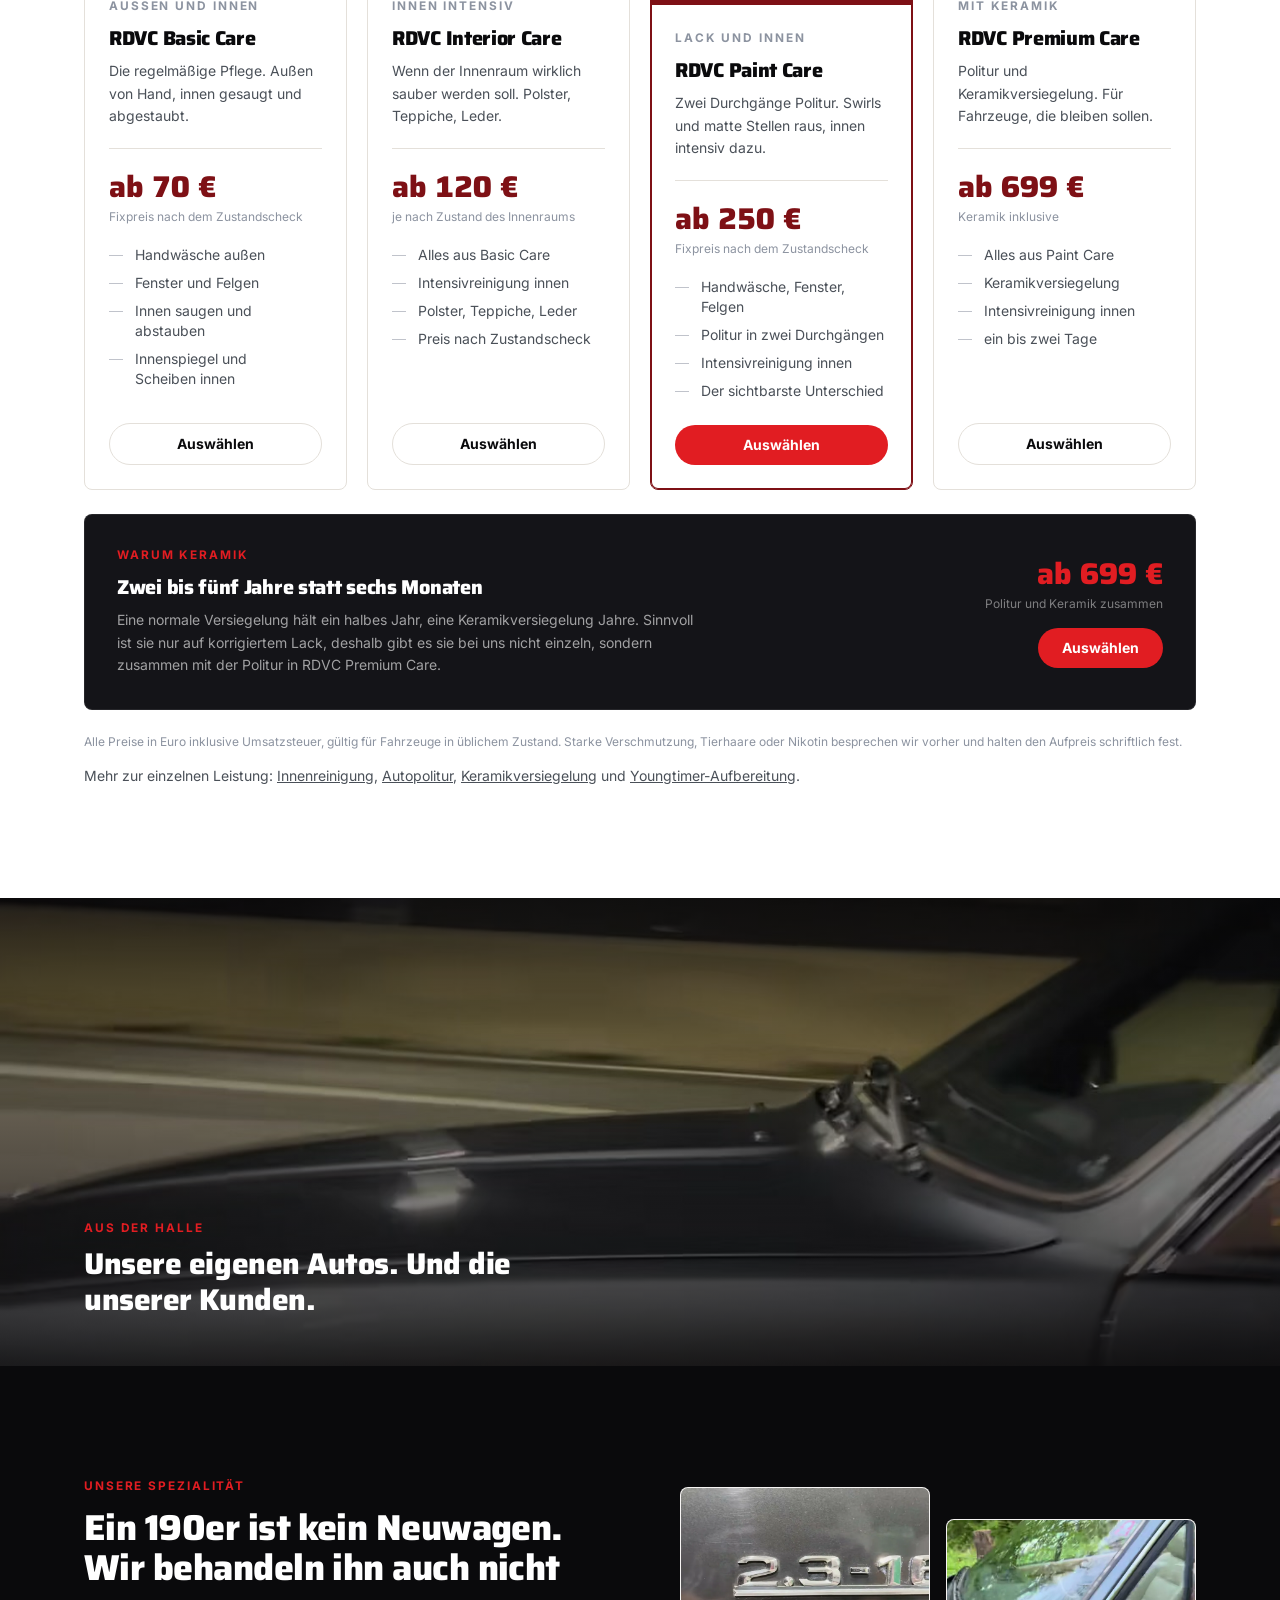
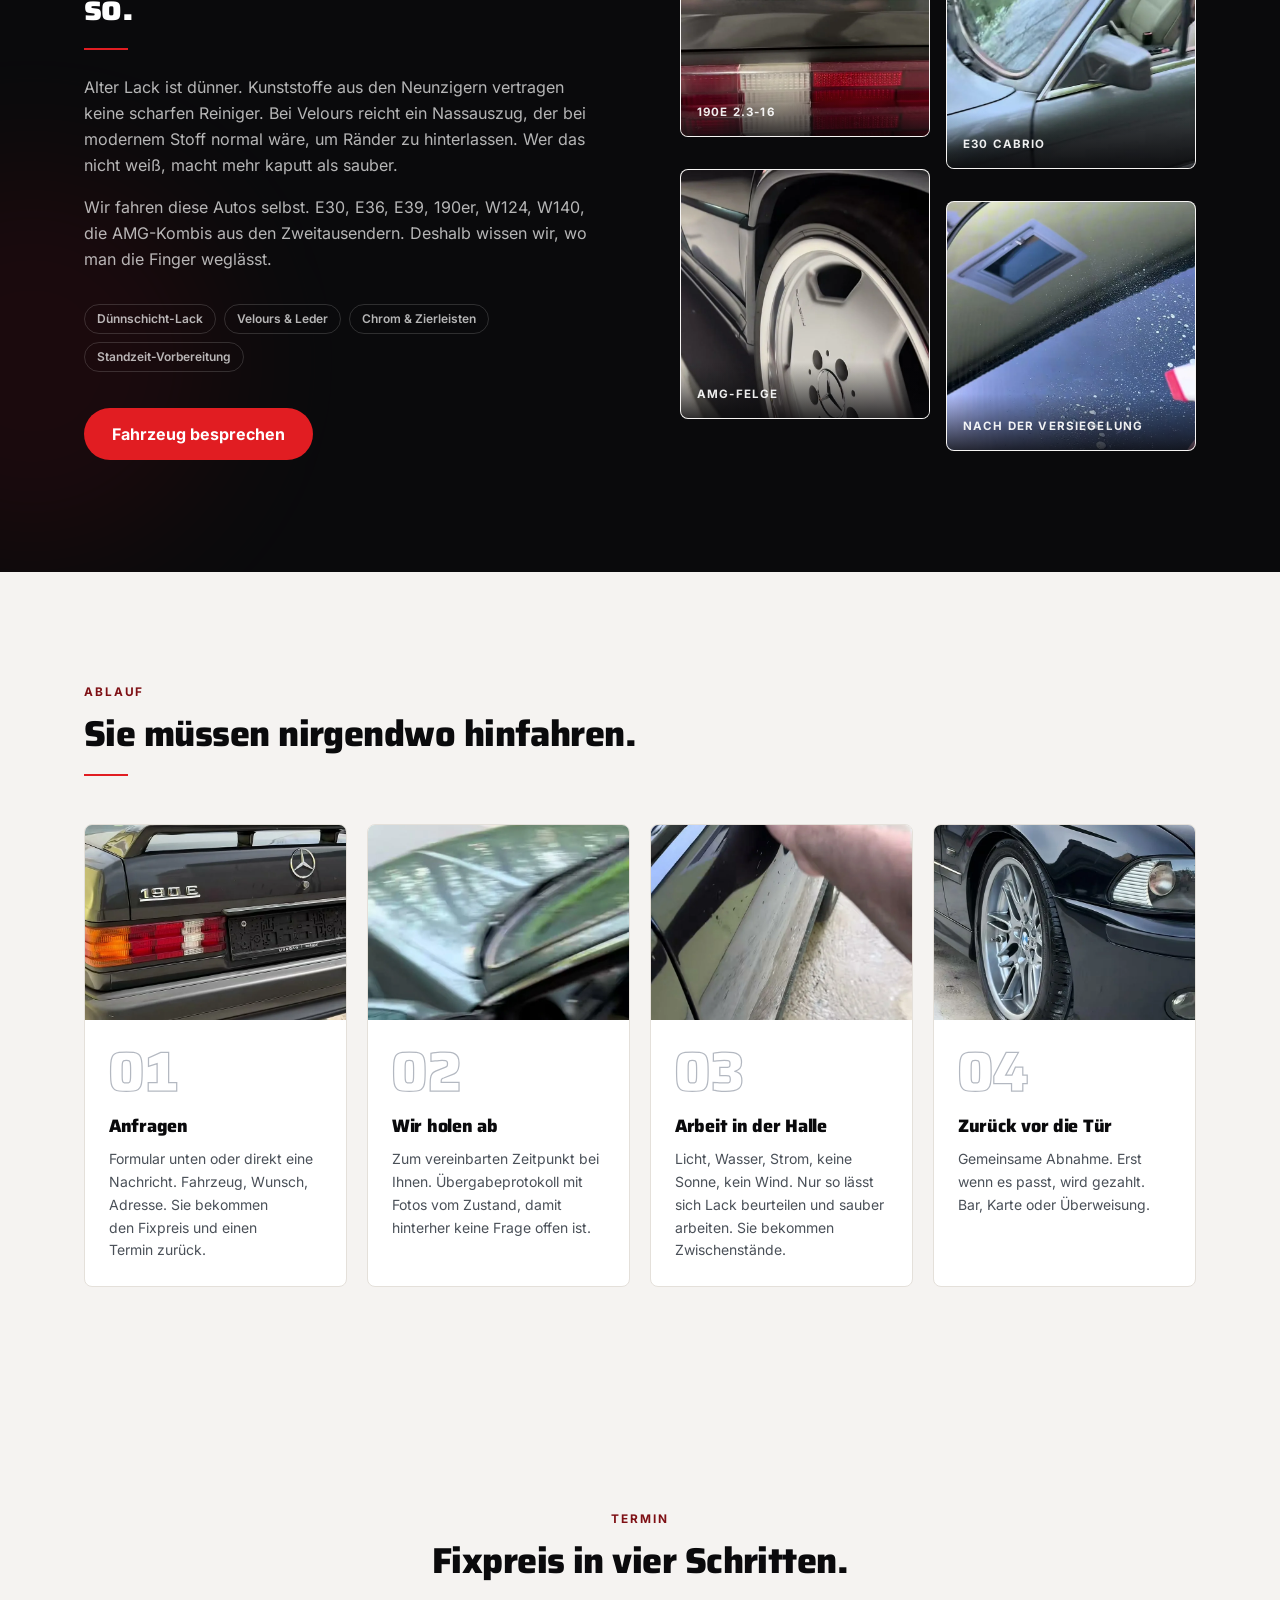
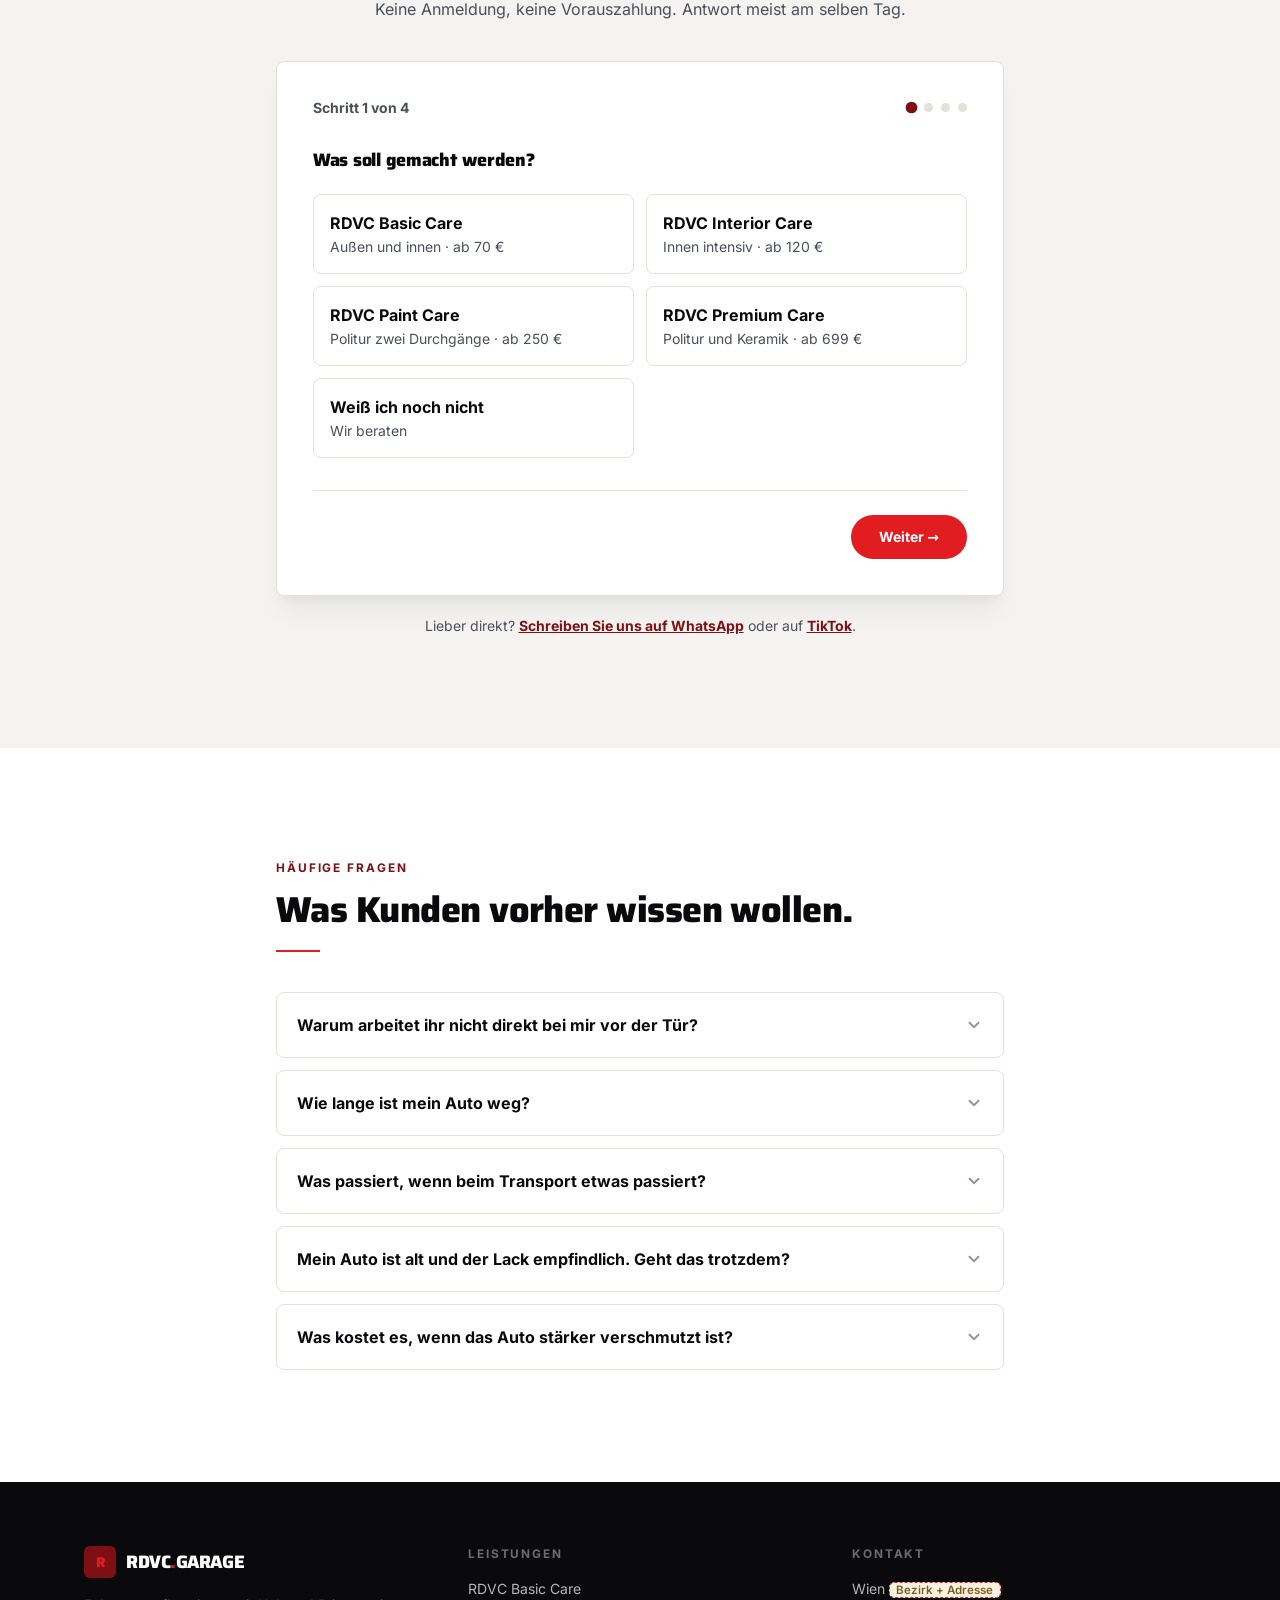
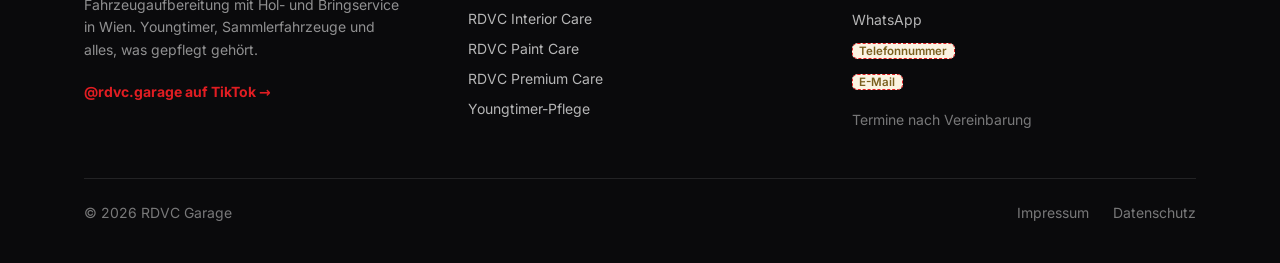
==== commit 3cc0ae04: "Nur Detailing: Verkaufsfahrzeuge raus; Logo-Icons fuer Google; Deutsch als Standardsprache - Sektion" ====
--- a/index.html
+++ b/index.html
@@ -29,6 +29,9 @@
   <meta property="og:image:alt" content="Aufbereitetes Fahrzeug bei Nacht vor der Halle von RDVC Garage in Wien">
   <meta name="twitter:card" content="summary_large_image">
   <link rel="icon" type="image/svg+xml" href="favicon.svg">
+  <link rel="icon" type="image/png" sizes="96x96" href="favicon-96.png">
+  <link rel="icon" type="image/png" sizes="48x48" href="favicon-48.png">
+  <link rel="apple-touch-icon" href="apple-touch-icon.png">
   <link rel="stylesheet" href="fonts.css">
   <script src="tailwind.js"></script>
   <link rel="stylesheet" href="site.css">
@@ -205,8 +208,9 @@
         "url": "https://rdvcgarage.at/",
         "description": "Autoaufbereitung und Fahrzeugpflege in Wien mit Hol- und Bringservice. Das Fahrzeug wird abgeholt, in der eigenen Halle aufbereitet und zurueckgebracht. Spezialisiert auf Youngtimer und Sammlerfahrzeuge.",
         "image": "https://rdvcgarage.at/bilder/band-poster.jpg",
-        "logo": "https://rdvcgarage.at/favicon.svg",
+        "logo": "https://rdvcgarage.at/icon-512.png",
         "telephone": "+43 677 64732306",
+        "email": "office@rdvcgarage.at",
         "address": {
           "@type": "PostalAddress",
           "streetAddress": "Senefeldergasse 81",
@@ -331,14 +335,6 @@
               "@type": "Answer",
               "text": "Tierhaare, Nikotin, Schimmel oder Bausand kosten Zeit. Wir sehen das beim Zustandscheck vor Ort und nennen den Aufpreis, bevor wir losfahren. Sie koennen dann immer noch nein sagen. Nachtraegliche Positionen auf der Rechnung gibt es bei uns nicht."
             }
-          },
-          {
-            "@type": "Question",
-            "name": "Verkauft ihr auch Autos?",
-            "acceptedAnswer": {
-              "@type": "Answer",
-              "text": "Ja. Was gerade abzugeben ist, steht auf der Seite unter Fahrzeuge. Jedes davon ist durch unsere eigene Aufbereitung gegangen, den Zustand vorher sieht man auf unserem Kanal."
-            }
           }
         ]
       }
@@ -361,7 +357,6 @@
         <a href="#youngtimer" class="hover:text-red transition-colors">Youngtimer</a>
         <a href="#ablauf" class="hover:text-red transition-colors">Ablauf</a>
         <a href="#bewertungen" data-bw-nav class="hover:text-red transition-colors">Bewertungen</a>
-        <a href="#fahrzeuge" class="hover:text-red transition-colors">Fahrzeuge</a>
         <a href="#buchen" class="btn-red px-5 py-2 rounded-full text-sm font-bold">Termin anfragen</a>
       </div>
       <div class="flex items-center gap-2" data-nt>
@@ -378,7 +373,6 @@
     <a href="#youngtimer">Youngtimer</a>
     <a href="#ablauf">Ablauf</a>
     <a href="#bewertungen" data-bw-nav>Bewertungen</a>
-    <a href="#fahrzeuge">Fahrzeuge</a>
     <a href="#buchen" class="btn-red px-5 py-2.5 rounded-full text-center font-bold">Termin anfragen</a>
   </div>
 </header>
@@ -818,88 +812,6 @@
   </div>
 </section>
 
-<!-- ══════════ FAHRZEUGE ZUM VERKAUF ══════════ -->
-<section id="fahrzeuge" class="py-20 md:py-28">
-  <div class="max-w-6xl mx-auto px-5">
-    <div class="flex flex-wrap items-end justify-between gap-6 rv">
-      <div class="max-w-2xl">
-        <p class="kicker text-blood">Aus unserer Halle</p>
-        <h2 class="mt-3 text-3xl md:text-4xl font-extrabold">Fahrzeuge, die wir abgeben.</h2>
-        <div class="rule mt-5"></div>
-        <p class="mt-5 text-slate leading-relaxed">
-          Wir sammeln und wir handeln. Jedes Auto, das hier steht, ist durch unsere
-          eigene Aufbereitung gegangen. Wie es vorher aussah, sehen Sie auf unserem Kanal.
-        </p>
-      </div>
-      <a href="#buchen" class="text-sm font-bold text-blood hover:text-red transition-colors">
-        Fahrzeug anfragen →
-      </a>
-    </div>
-
-    <div class="mt-12 grid md:grid-cols-3 gap-6">
-      <!-- Fahrzeug-Karte, dreimal als Vorlage -->
-      <article class="card card-hover overflow-hidden rv" style="--rvd:.05s">
-        <figure class="foto foto-zoom aspect-[4/3] border-b border-line">
-              <picture>
-                <source srcset="bilder/auto-1.webp" type="image/webp">
-                <img src="bilder/auto-1.jpg" alt="BMW E39 M5 in Avusblau in der Halle" width="1000" height="750" loading="lazy" decoding="async">
-              </picture>
-            </figure>
-        <div class="p-5">
-          <p class="kicker text-steel">Youngtimer</p>
-          <h3 class="mt-1.5 text-lg font-extrabold">BMW E39 M5</h3>
-          <p class="mt-1 text-sm"><span class="tbd">Baujahr · km · Zustand</span></p>
-          <div class="mt-4 pt-4 border-t border-line flex items-center justify-between">
-            <p class="price-num text-xl font-extrabold"><span class="tbd">Preis €</span></p>
-            <a href="#buchen" class="text-sm font-bold text-blood hover:text-red transition-colors">Anfragen →</a>
-          </div>
-        </div>
-      </article>
-
-      <article class="card card-hover overflow-hidden rv" style="--rvd:.12s">
-        <figure class="foto foto-zoom aspect-[4/3] border-b border-line">
-              <picture>
-                <source srcset="bilder/auto-2.webp" type="image/webp">
-                <img src="bilder/auto-2.jpg" alt="BMW E30 Cabrio auf einer Landstraße" width="1000" height="750" loading="lazy" decoding="async">
-              </picture>
-            </figure>
-        <div class="p-5">
-          <p class="kicker text-steel">Youngtimer</p>
-          <h3 class="mt-1.5 text-lg font-extrabold">BMW E30 Cabrio</h3>
-          <p class="mt-1 text-sm"><span class="tbd">Baujahr · km · Zustand</span></p>
-          <div class="mt-4 pt-4 border-t border-line flex items-center justify-between">
-            <p class="price-num text-xl font-extrabold"><span class="tbd">Preis €</span></p>
-            <a href="#buchen" class="text-sm font-bold text-blood hover:text-red transition-colors">Anfragen →</a>
-          </div>
-        </div>
-      </article>
-
-      <article class="card card-hover overflow-hidden rv" style="--rvd:.19s">
-        <figure class="foto foto-zoom aspect-[4/3] border-b border-line">
-              <picture>
-                <source srcset="bilder/auto-3.webp" type="image/webp">
-                <img src="bilder/auto-3.jpg" alt="Schwarzer Mercedes 190E von vorne" width="1000" height="750" loading="lazy" decoding="async">
-              </picture>
-            </figure>
-        <div class="p-5">
-          <p class="kicker text-steel">Youngtimer</p>
-          <h3 class="mt-1.5 text-lg font-extrabold">Mercedes 190E</h3>
-          <p class="mt-1 text-sm"><span class="tbd">Baujahr · km · Zustand</span></p>
-          <div class="mt-4 pt-4 border-t border-line flex items-center justify-between">
-            <p class="price-num text-xl font-extrabold"><span class="tbd">Preis €</span></p>
-            <a href="#buchen" class="text-sm font-bold text-blood hover:text-red transition-colors">Anfragen →</a>
-          </div>
-        </div>
-      </article>
-    </div>
-
-    <p class="mt-6 text-xs text-steel">
-      Verkauf erfolgt als Privatverkauf oder gewerblich je nach Fahrzeug — der Status steht
-      bei jedem Inserat dabei. <span class="tbd">Rechtsform mit Steuerberater klären</span>
-    </p>
-  </div>
-</section>
-
 <!-- ══════════ BUCHEN ══════════ -->
 <section id="buchen" class="py-20 md:py-28 bg-linen">
   <div class="max-w-3xl mx-auto px-5">
@@ -1123,18 +1035,7 @@
         </p>
       </details>
 
-      <details class="faq card p-5 rv" style="--rvd:.3s">
-        <summary class="flex items-center justify-between gap-4 font-bold">
-          Verkauft ihr auch Autos?
-          <svg class="faq-chevron shrink-0" width="18" height="18" viewBox="0 0 24 24" fill="none" stroke="#8C93A0" stroke-width="2.5" stroke-linecap="round"><path d="m6 9 6 6 6-6"/></svg>
-        </summary>
-        <p class="mt-3 text-sm text-slate leading-relaxed">
-          Ja. Was gerade abzugeben ist, steht oben unter „Fahrzeuge“. Jedes davon ist durch
-          unsere eigene Aufbereitung gegangen, den Zustand vorher sehen Sie auf unserem Kanal.
-          Wenn Sie etwas Bestimmtes suchen, sagen Sie Bescheid — wir haben oft mehr in der
-          Halle, als online steht.
-        </p>
-      </details>
+      
     </div>
   </div>
 </section>
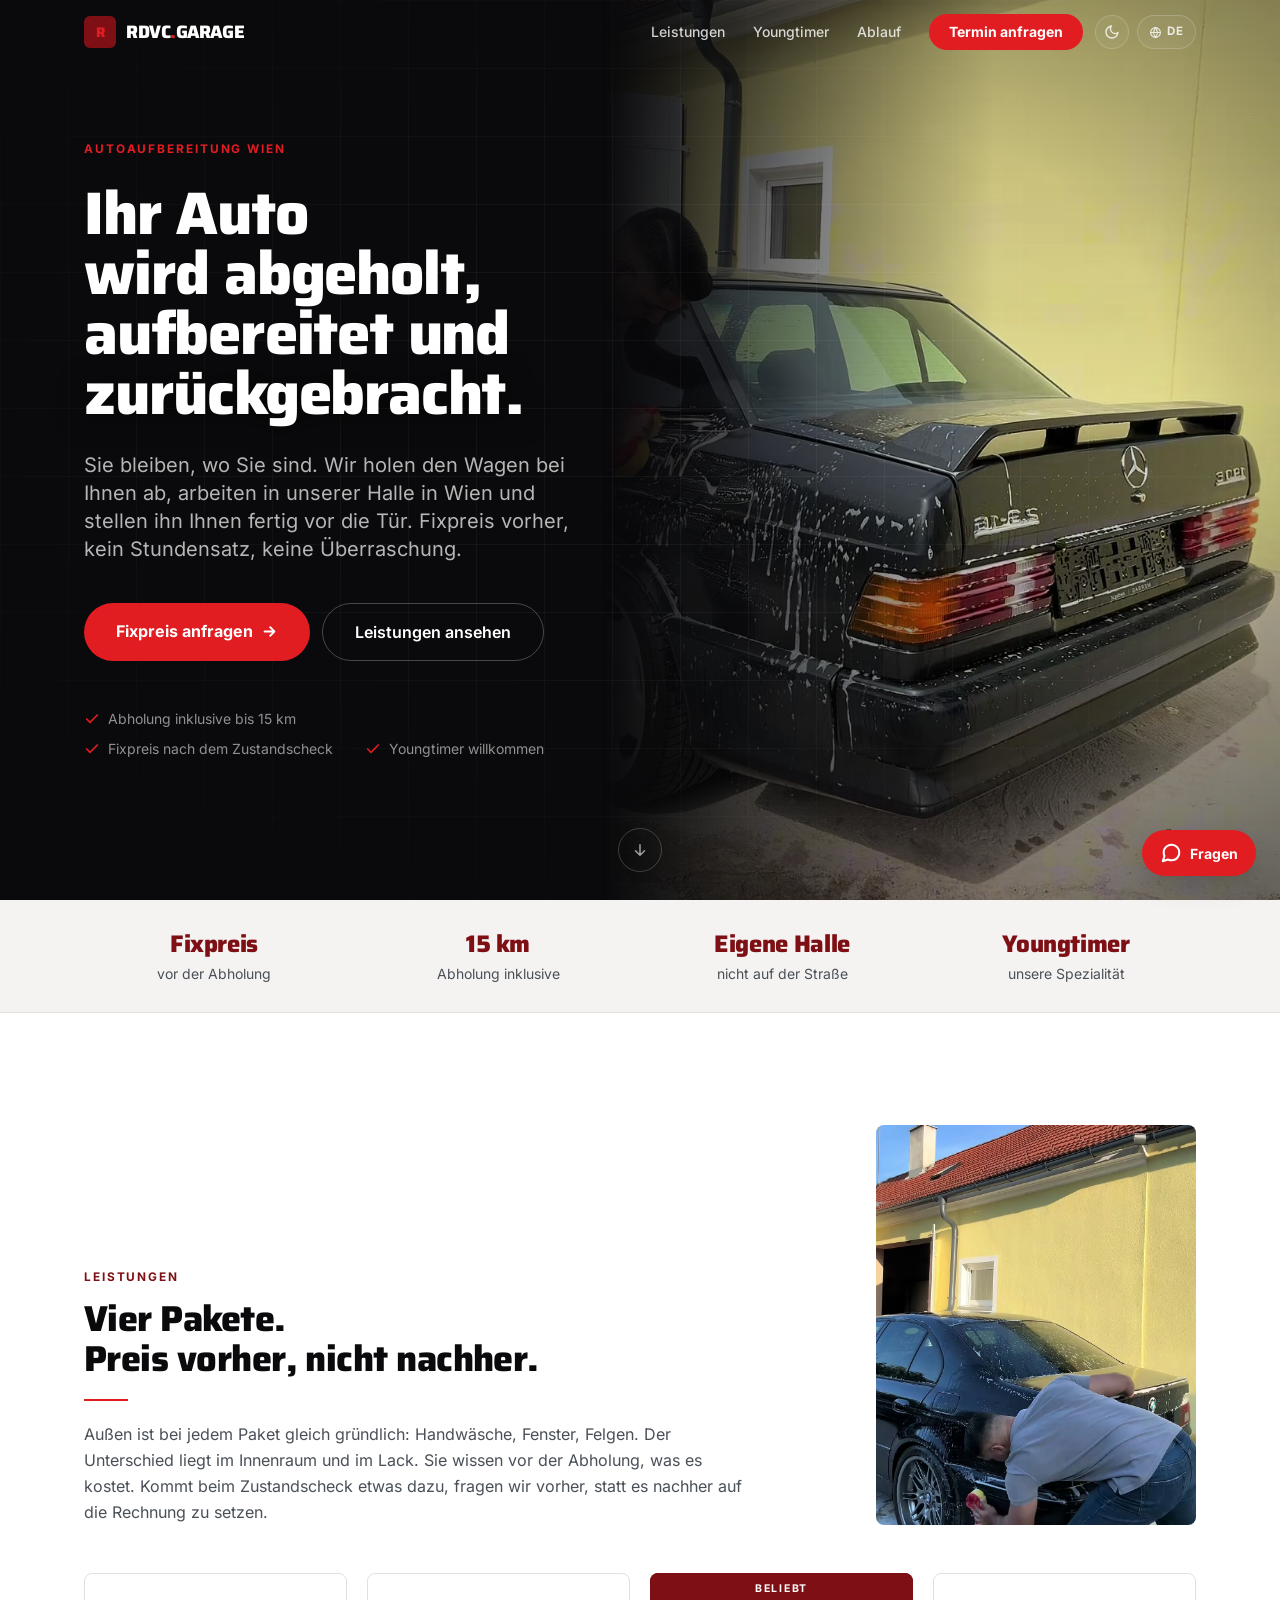
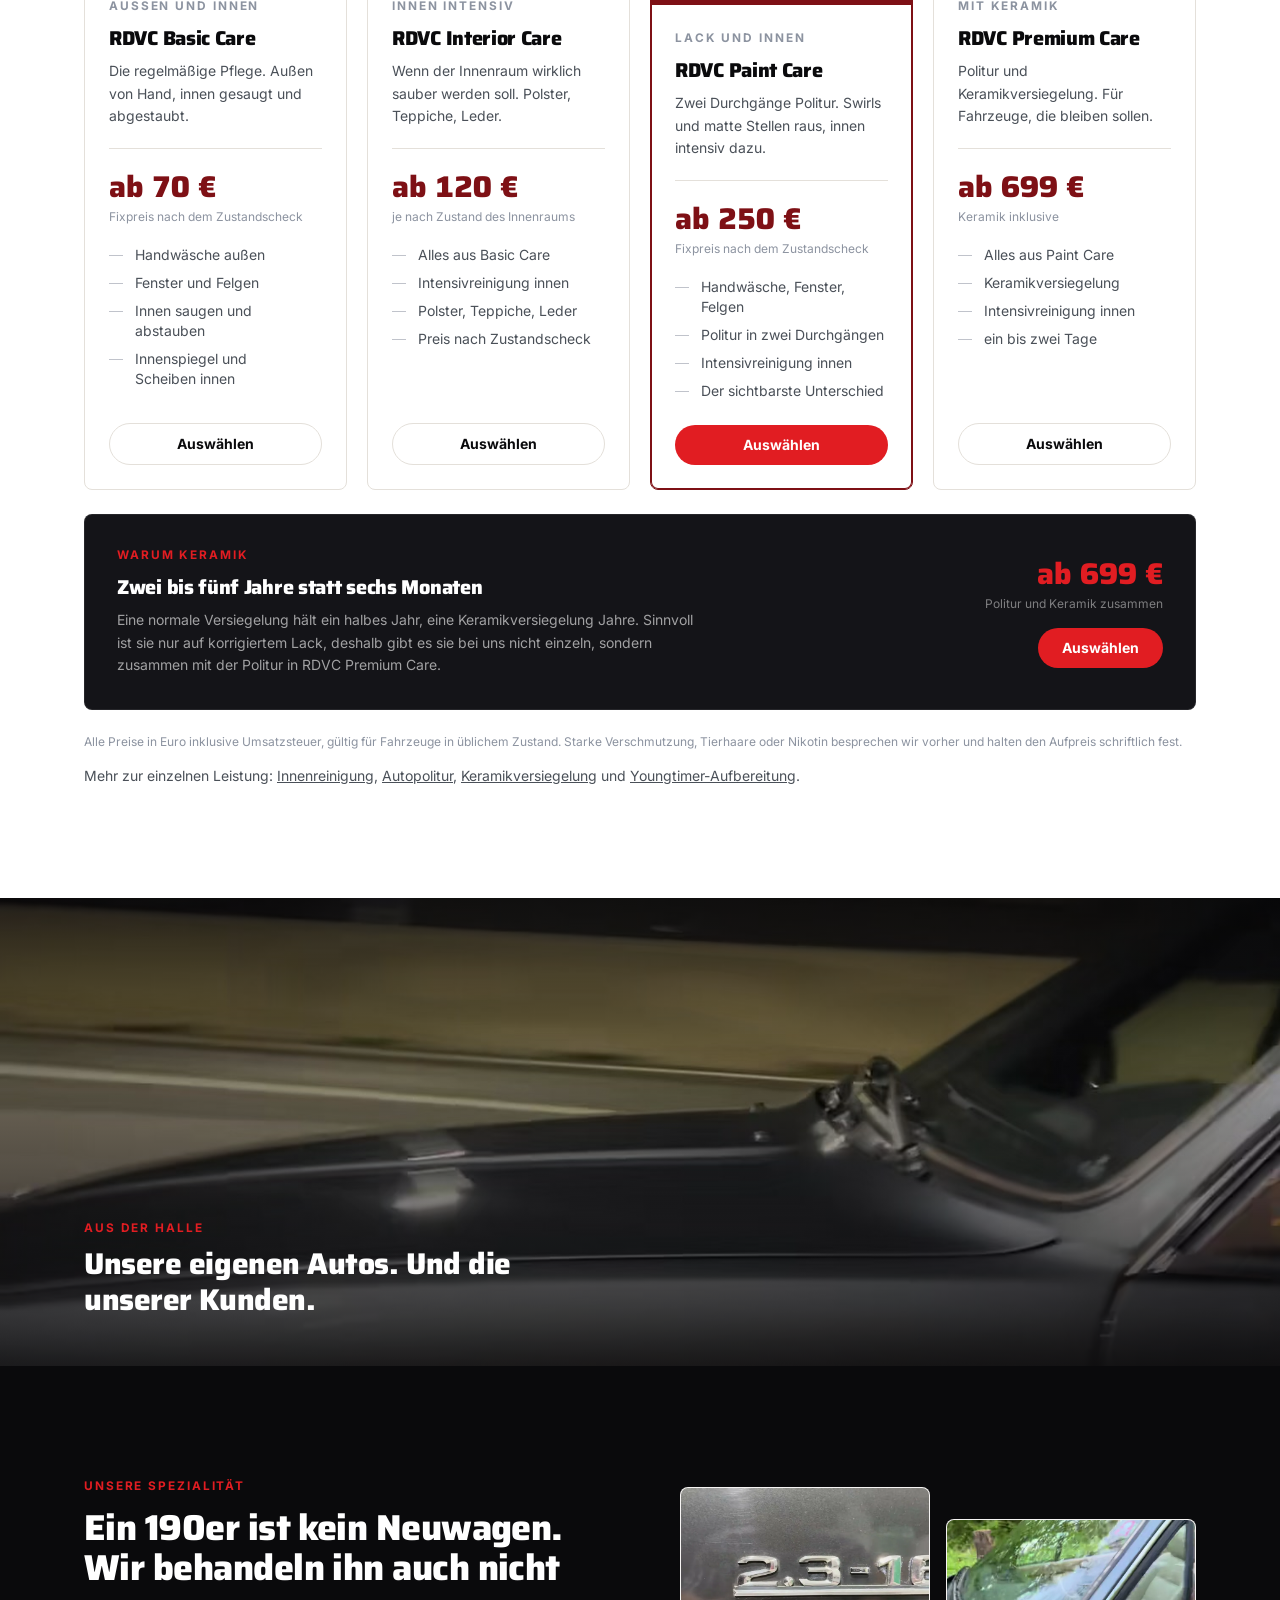
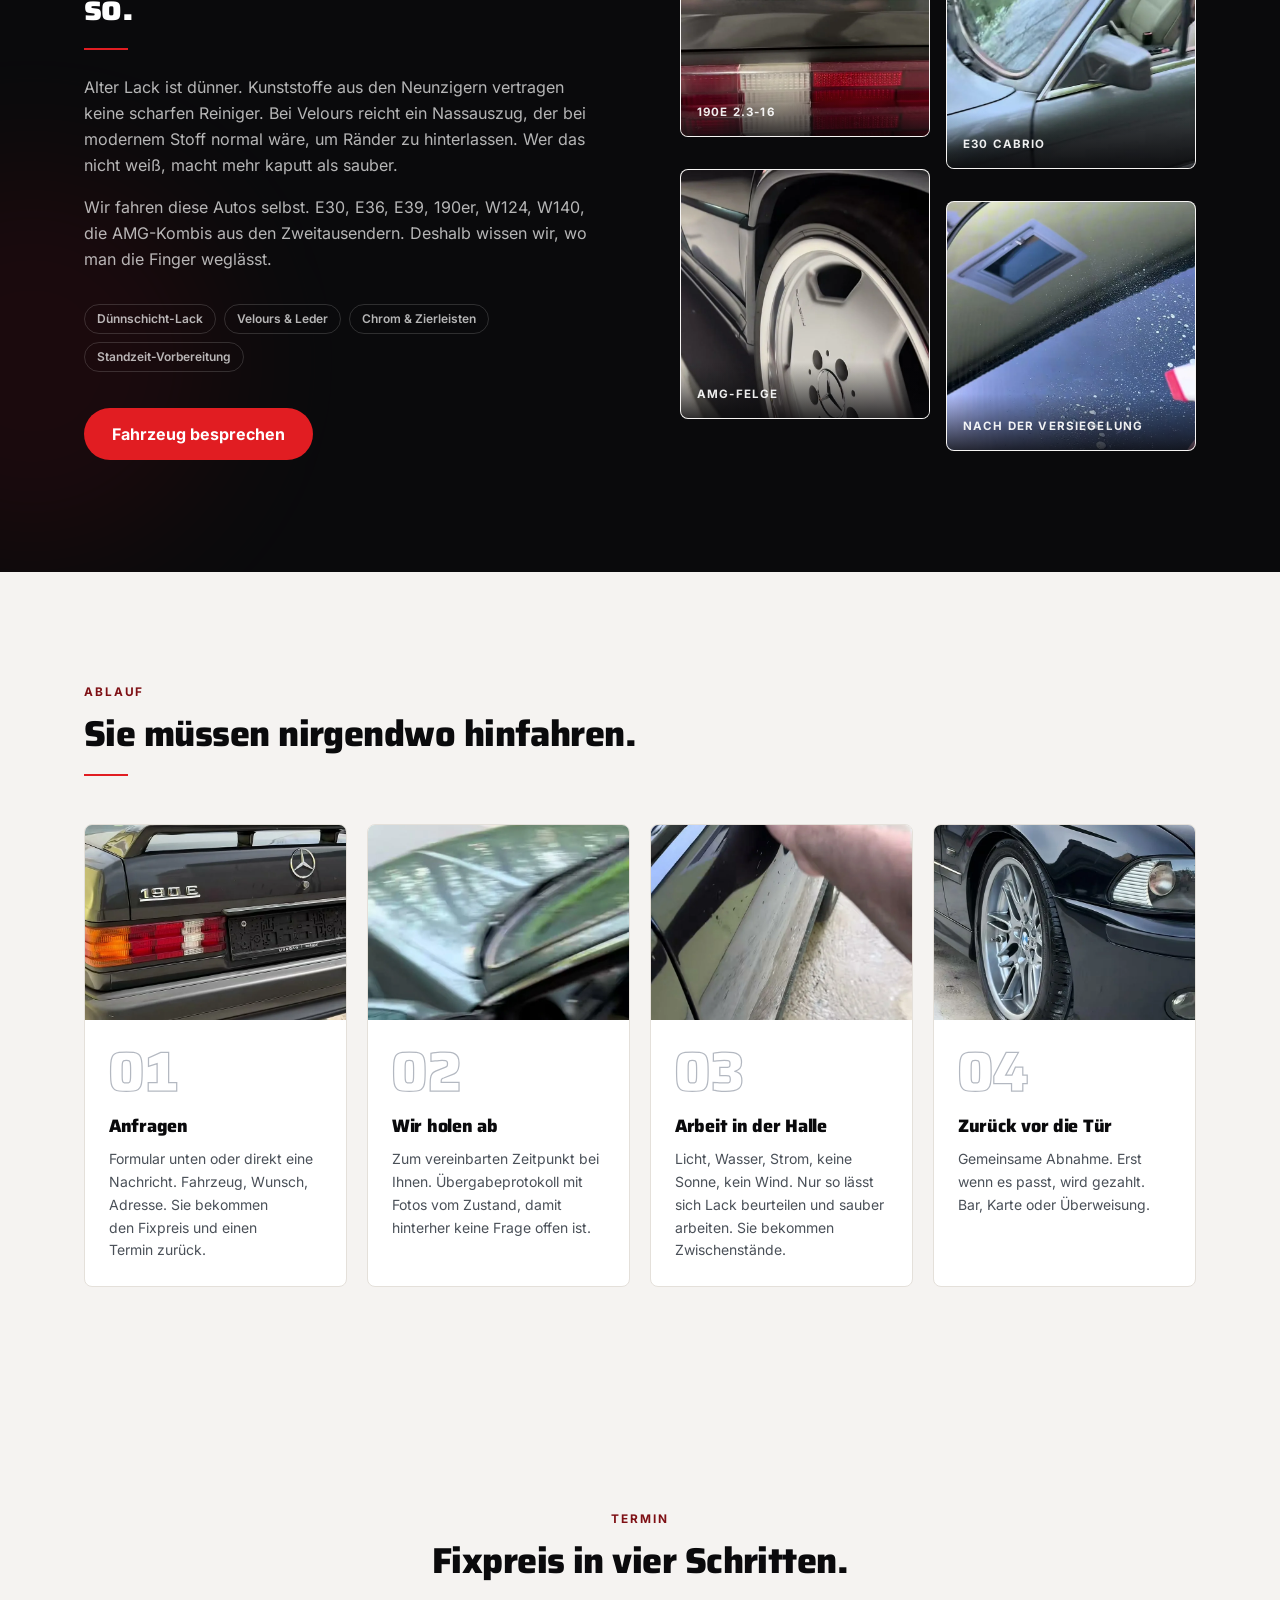
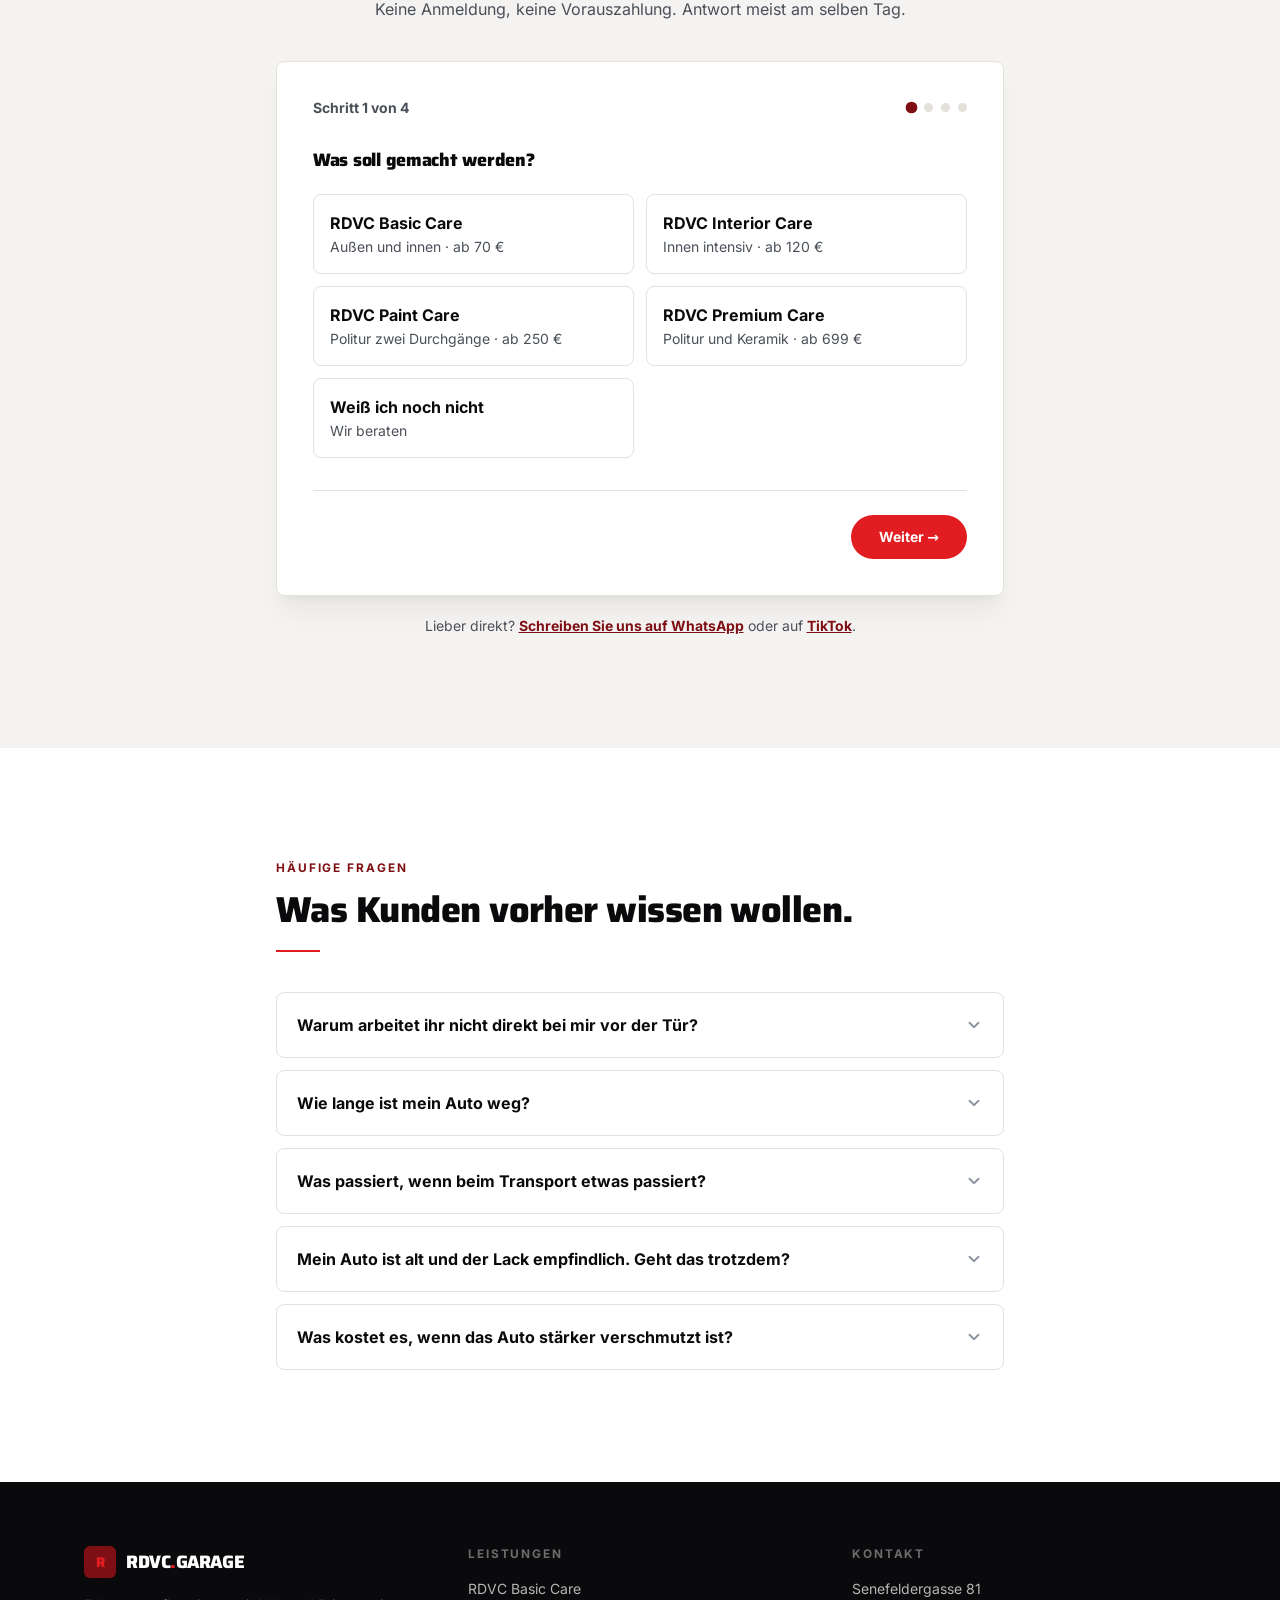
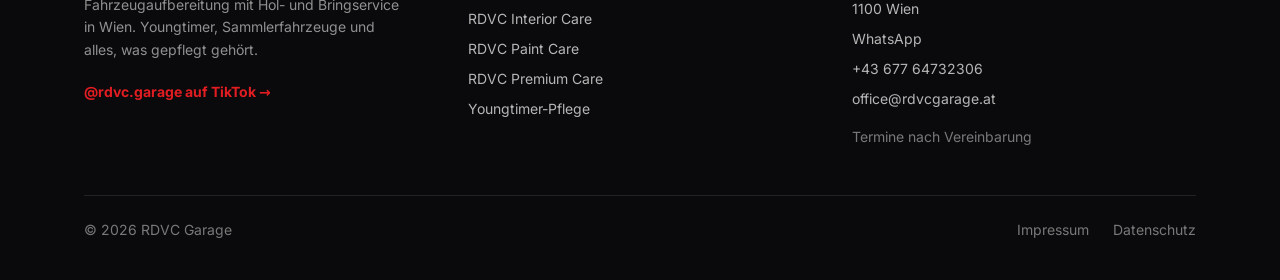
==== commit 7e074463: "Fusszeile: Adresse, Telefon, E-Mail statt Platzhalter; Versicherungs-Platzhalter aus FAQ Co-Authored" ====
--- a/index.html
+++ b/index.html
@@ -1005,7 +1005,6 @@
         <p class="mt-3 text-sm text-slate leading-relaxed">
           Wir dokumentieren den Zustand bei der Übernahme mit Fotos, Sie bekommen sie sofort.
           Für die Zeit, in der das Fahrzeug bei uns ist, sind wir versichert.
-          <span class="tbd">Versicherungsdetails ergänzen</span>
         </p>
       </details>
 
@@ -1072,10 +1071,10 @@
       <div>
         <p class="kicker text-white/40">Kontakt</p>
         <ul class="mt-4 space-y-2.5 text-sm text-white/70">
-          <li>Wien <span class="tbd">Bezirk + Adresse</span></li>
+          <li data-nt>Senefeldergasse 81<br>1100 Wien</li>
           <li data-wa-zeile hidden><a href="#" data-wa data-nt class="hover:text-red transition-colors">WhatsApp</a></li>
-          <li><span class="tbd">Telefonnummer</span></li>
-          <li><span class="tbd">E-Mail</span></li>
+          <li><a href="tel:+4367764732306" data-nt class="hover:text-red transition-colors">+43 677 64732306</a></li>
+          <li><a href="mailto:office@rdvcgarage.at" data-nt class="hover:text-red transition-colors">office@rdvcgarage.at</a></li>
           <li class="pt-2 text-white/45">Termine nach Vereinbarung</li>
         </ul>
       </div>
